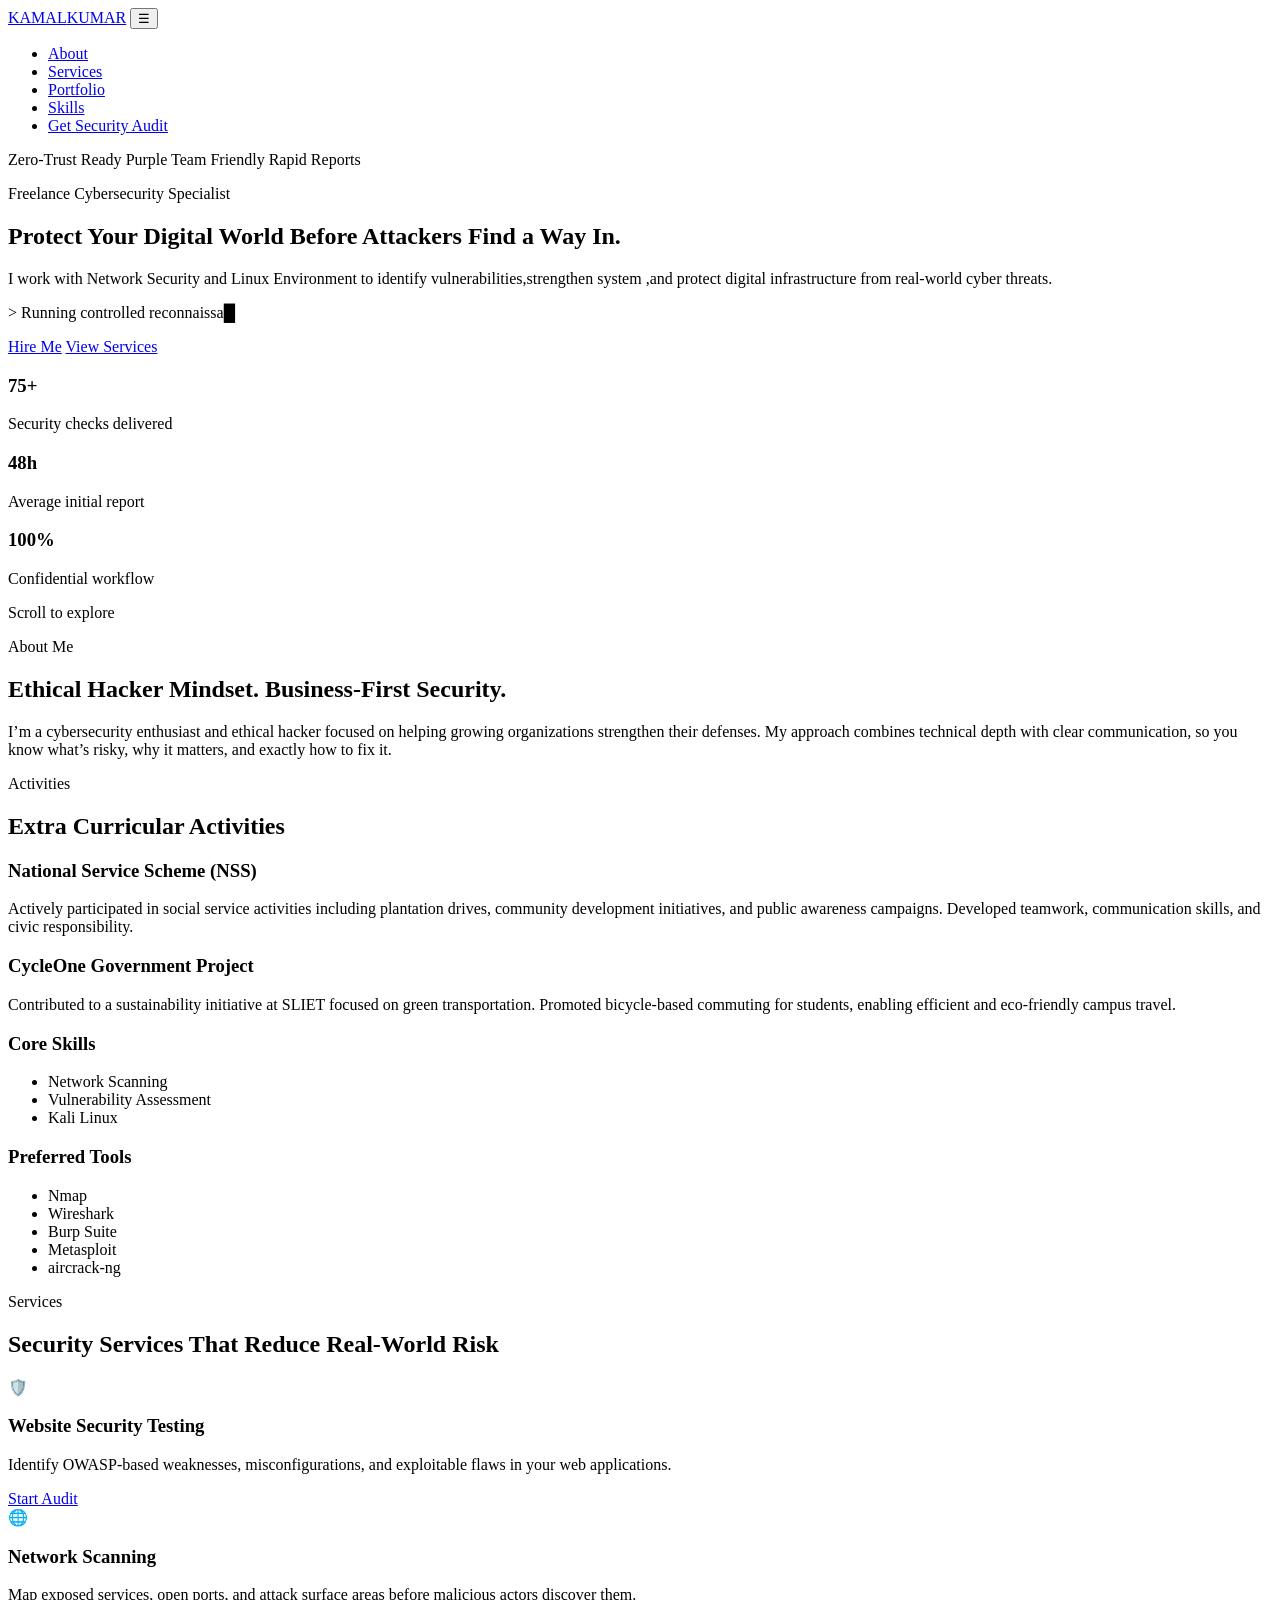
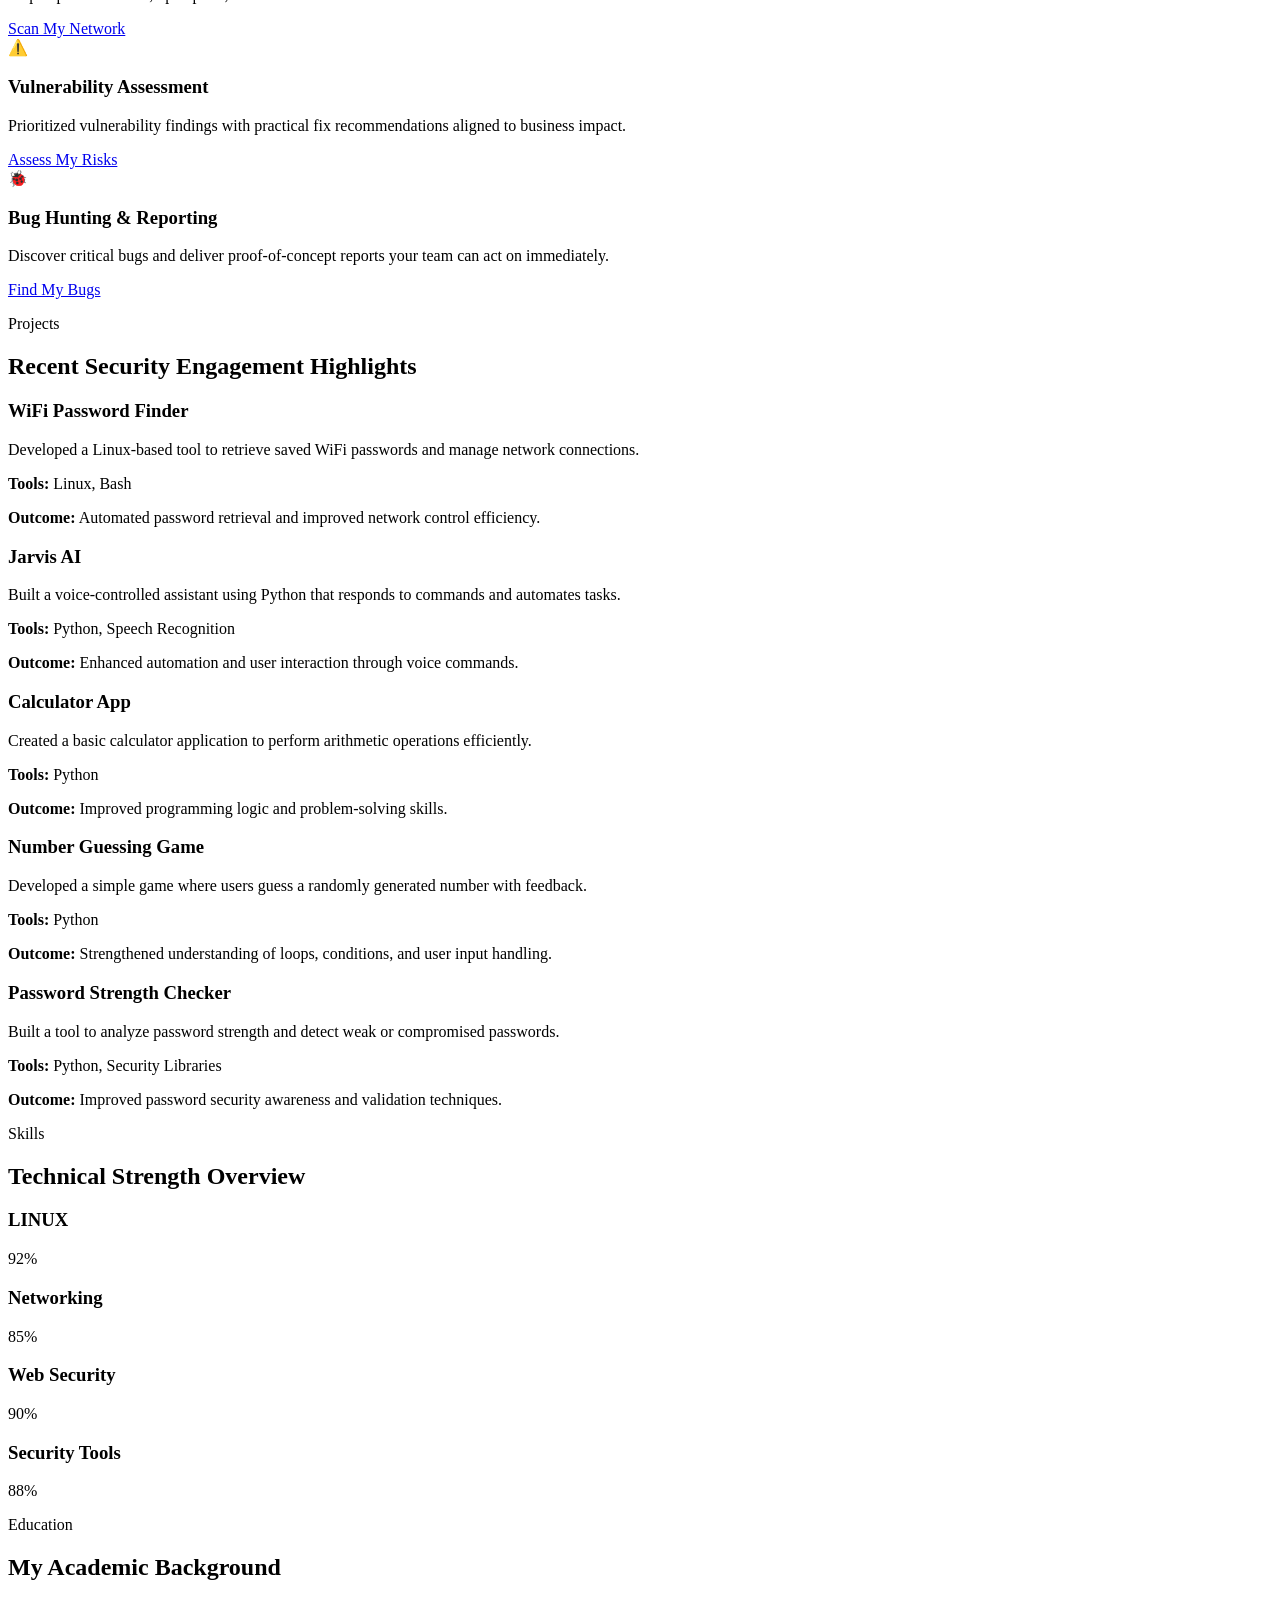
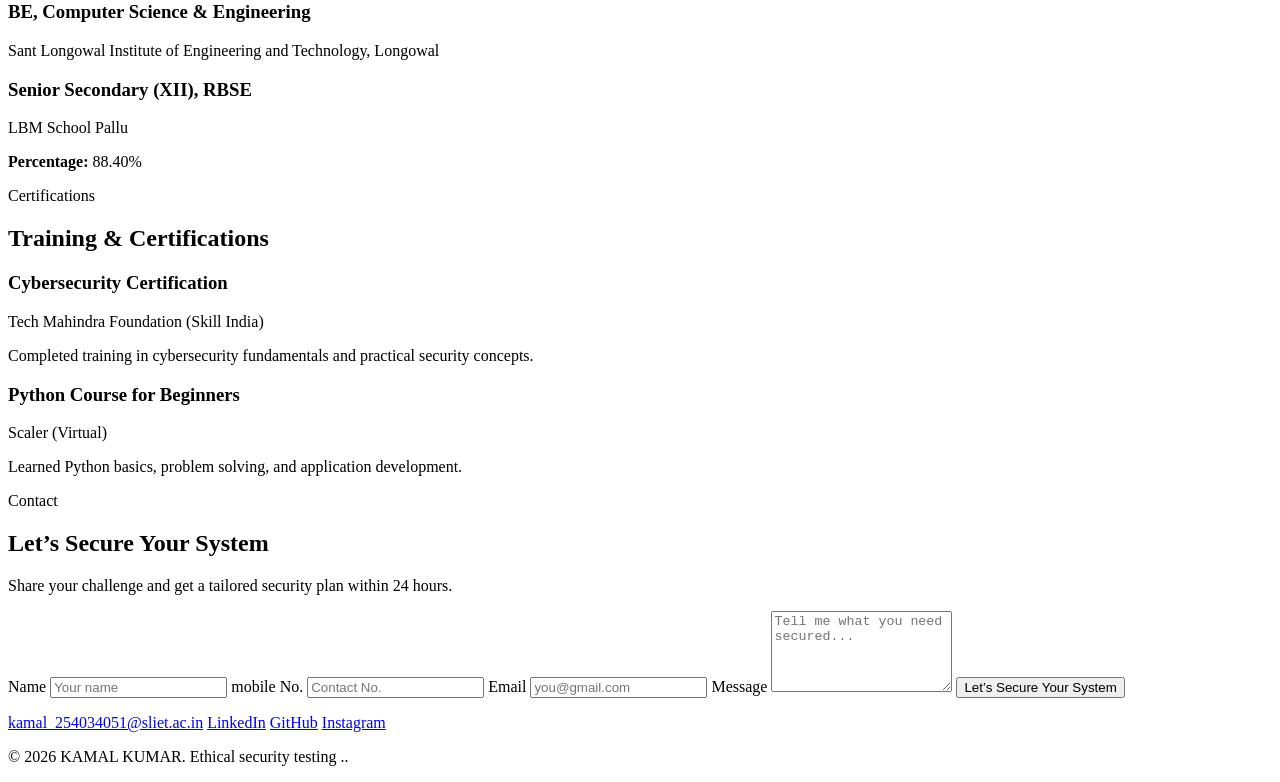
==== index.html @ 313df303 "m" ====
<!DOCTYPE html>
<html lang="en">
<head>
  <meta charset="UTF-8" />
  <meta name="viewport" content="width=device-width, initial-scale=1.0" />
  <meta name="description" content="Cybersecurity freelancer portfolio offering website security testing, network scanning, vulnerability assessments, and bug hunting for startups and small businesses." />
  <meta name="keywords" content="cybersecurity freelancer, security audit, vulnerability assessment, network scanning, website security testing" />
  <meta name="author" content="CipherShield" />
  <title>KAMAL KUMAR | Cybersecurity Freelancer</title>
  <link rel="preconnect" href="https://fonts.googleapis.com" />
  <link rel="preconnect" href="https://fonts.gstatic.com" crossorigin />
  <link href="https://fonts.googleapis.com/css2?family=Space+Grotesk:wght@400;500;600;700&family=DM+Mono:wght@300;400;500&display=swap" rel="stylesheet" />
  <link rel="stylesheet" href="styles.css" />
</head>
<body>
  <div class="bg-grid" aria-hidden="true"></div>
  <div class="orb orb-left" aria-hidden="true"></div>
  <div class="orb orb-right" aria-hidden="true"></div>
  <div class="scanline" aria-hidden="true"></div>

  <header class="site-header">
    <nav class="container nav">
      <a href="#hero" class="logo">KAMAL<span>KUMAR</span></a>
      <button class="menu-toggle" aria-label="Open navigation menu" aria-expanded="false">☰</button>
      <ul class="nav-links" id="nav-links">
        <li><a href="#about">About</a></li>
        <li><a href="#services">Services</a></li>
        <li><a href="#portfolio">Portfolio</a></li>
        <li><a href="#skills">Skills</a></li>
        <li><a href="#contact" class="btn btn-sm">Get Security Audit</a></li>
      </ul>
    </nav>
  </header>

  <main>
    <section id="hero" class="hero section">
      <div class="container hero-content reveal">
        <div class="hero-tags">
          <span class="pill">Zero-Trust Ready</span>
          <span class="pill">Purple Team Friendly</span>
          <span class="pill">Rapid Reports</span>
        </div>
        <p class="eyebrow">Freelance Cybersecurity Specialist</p>
        <h1>Protect Your Digital World Before Attackers Find a Way In.</h1>
        <p class="hero-subheadline">
          I work with Network Security and Linux Environment to identify vulnerabilities,strengthen system ,and protect digital infrastructure from real-world cyber threats.
        
        </p>
        <p class="typing-line">&gt; <span id="typing-text"></span><span class="cursor">█</span></p>
        <div class="hero-cta">
          <a href="#contact" class="btn">Hire Me</a>
          <a href="#services" class="btn btn-outline">View Services</a>
        </div>
        <div class="hero-stats">
          <article>
            <h3>75+</h3>
            <p>Security checks delivered</p>
          </article>
          <article>
            <h3>48h</h3>
            <p>Average initial report</p>
          </article>
          <article>
            <h3>100%</h3>
            <p>Confidential workflow</p>
          </article>
        </div>
        <div class="scroll-indicator" aria-hidden="true">
          <span></span>
          <p>Scroll to explore</p>
        </div>
      </div>
    </section>

    <section id="about" class="section">
      <div class="container two-col reveal">
        <div>
          <p class="eyebrow">About Me</p>
          <h2>Ethical Hacker Mindset. Business-First Security.</h2>
          <p>
            I’m a cybersecurity enthusiast and ethical hacker focused on helping growing organizations strengthen their defenses.
            My approach combines technical depth with clear communication, so you know what’s risky, why it matters,
            and exactly how to fix it.
          </p>
         <section id="extra" class="section">
  <div class="container reveal">
    <p class="eyebrow">Activities</p>
    <h2>Extra Curricular Activities</h2>

    <div class="extra-container">

      <div class="extra-box">
        <h3>National Service Scheme (NSS)</h3>
        <p>
          Actively participated in social service activities including plantation drives, 
          community development initiatives, and public awareness campaigns. 
          Developed teamwork, communication skills, and civic responsibility.
        </p>
      </div>

      <div class="extra-box">
        <h3>CycleOne Government Project</h3>
        <p>
          Contributed to a sustainability initiative at SLIET focused on green transportation. 
          Promoted bicycle-based commuting for students, enabling efficient and eco-friendly campus travel.
        </p>
      </div>

    </div>
  </div>
</section>
        </div>
        <div class="about-panels">
          <article class="panel">
            <h3>Core Skills</h3>
            <ul>
              <li>Network Scanning</li>
              <li>Vulnerability Assessment</li>
              <li>Kali Linux</li>
            </ul>
          </article>
          <article class="panel">
            <h3>Preferred Tools</h3>
            <ul>
              <li>Nmap</li>
              <li>Wireshark</li>
              <li>Burp Suite</li>
              <li>Metasploit</li>
              <li>aircrack-ng</li>
            </ul>
          </article>
        </div>
      </div>
    </section>

    <section id="services" class="section">
      <div class="container reveal">
        <p class="eyebrow">Services</p>
        <h2>Security Services That Reduce Real-World Risk</h2>
        <div class="card-grid">
          <article class="card">
            <div class="icon">🛡️</div>
            <h3>Website Security Testing</h3>
            <p>Identify OWASP-based weaknesses, misconfigurations, and exploitable flaws in your web applications.</p>
            <a href="#contact" class="btn btn-sm">Start Audit</a>
          </article>
          <article class="card">
            <div class="icon">🌐</div>
            <h3>Network Scanning</h3>
            <p>Map exposed services, open ports, and attack surface areas before malicious actors discover them.</p>
            <a href="#contact" class="btn btn-sm">Scan My Network</a>
          </article>
          <article class="card">
            <div class="icon">⚠️</div>
            <h3>Vulnerability Assessment</h3>
            <p>Prioritized vulnerability findings with practical fix recommendations aligned to business impact.</p>
            <a href="#contact" class="btn btn-sm">Assess My Risks</a>
          </article>
          <article class="card">
            <div class="icon">🐞</div>
            <h3>Bug Hunting & Reporting</h3>
            <p>Discover critical bugs and deliver proof-of-concept reports your team can act on immediately.</p>
            <a href="#contact" class="btn btn-sm">Find My Bugs</a>
          </article>
        </div>
      </div>
    </section>

    <section id="portfolio" class="section">
      <div class="container reveal">
        <p class="eyebrow">Projects</p>
        <h2>Recent Security Engagement Highlights</h2>
        <div class="portfolio-grid">
          <article class="project-card">
            <h3>WiFi Password Finder</h3>
  <p>Developed a Linux-based tool to retrieve saved WiFi passwords and manage network connections.</p>
  <p><strong>Tools:</strong> Linux, Bash</p>
  <p><strong>Outcome:</strong> Automated password retrieval and improved network control efficiency.</p>
</article>

<article class="project-card">
  <h3>Jarvis AI</h3>
  <p>Built a voice-controlled assistant using Python that responds to commands and automates tasks.</p>
  <p><strong>Tools:</strong> Python, Speech Recognition</p>
  <p><strong>Outcome:</strong> Enhanced automation and user interaction through voice commands.</p>
</article>

<article class="project-card">
  <h3>Calculator App</h3>
  <p>Created a basic calculator application to perform arithmetic operations efficiently.</p>
  <p><strong>Tools:</strong> Python</p>
  <p><strong>Outcome:</strong> Improved programming logic and problem-solving skills.</p>
</article>

<article class="project-card">
  <h3>Number Guessing Game</h3>
  <p>Developed a simple game where users guess a randomly generated number with feedback.</p>
  <p><strong>Tools:</strong> Python</p>
  <p><strong>Outcome:</strong> Strengthened understanding of loops, conditions, and user input handling.</p>
</article>

<article class="project-card">
  <h3>Password Strength Checker</h3>
  <p>Built a tool to analyze password strength and detect weak or compromised passwords.</p>
  <p><strong>Tools:</strong> Python, Security Libraries</p>
  <p><strong>Outcome:</strong> Improved password security awareness and validation techniques.</p>
</article>
        </div>
      </div>
    </section>

    <section id="skills" class="section">
      <div class="container reveal">
        <p class="eyebrow">Skills</p>
        <h2>Technical Strength Overview</h2>
        <div class="skills-list">
          <article class="skill-row">
            <div class="skill-head"><h3>LINUX</h3><span>92%</span></div>
            <div class="progress"><span data-width="92"></span></div>
          </article>
          <article class="skill-row">
            <div class="skill-head"><h3>Networking</h3><span>85%</span></div>
            <div class="progress"><span data-width="92"></span></div>
          </article>
          <article class="skill-row">
            <div class="skill-head"><h3>Web Security</h3><span>90%</span></div>
            <div class="progress"><span data-width="90"></span></div>
          </article>
          <article class="skill-row">
            <div class="skill-head"><h3>Security Tools</h3><span>88%</span></div>
            <div class="progress"><span data-width="88"></span></div>
          </article>
        </div>
      </div>
    </section>

    <section id="education" class="section">
  <div class="container reveal">
    <p class="eyebrow">Education</p>
    <h2>My Academic Background</h2>

    <div class="card-grid">

      <article class="card quote-card">
        <h3>BE, Computer Science & Engineering</h3>
        <p>Sant Longowal Institute of Engineering and Technology, Longowal</p>
      </article>

      <article class="card quote-card">
        <h3>Senior Secondary (XII), RBSE</h3>
        <p>LBM School Pallu</p>
        <p><strong>Percentage:</strong> 88.40%</p>
      </article>

    </div>
  </div>
</section>


<section id="certifications" class="section">
  <div class="container reveal">
    <p class="eyebrow">Certifications</p>
    <h2>Training & Certifications</h2>

    <div class="card-grid">

      <article class="card quote-card">
        <h3>Cybersecurity Certification</h3>
        <p>Tech Mahindra Foundation (Skill India)</p>
        <p>Completed training in cybersecurity fundamentals and practical security concepts.</p>
      </article>

      <article class="card quote-card">
        <h3>Python Course for Beginners</h3>
        <p>Scaler (Virtual)</p>
        <p>Learned Python basics, problem solving, and application development.</p>
      </article>

    </div>
  </div>
</section>

    <section id="contact" class="section contact">
      <div class="container reveal">
        <p class="eyebrow">Contact</p>
        <h2>Let’s Secure Your System</h2>
        <p class="contact-lead">Share your challenge and get a tailored security plan within 24 hours.</p>

        <form id="contact-form" class="contact-form" novalidate>
          <label for="name">Name</label>
          <input id="name" name="name" type="text" placeholder="Your name" required />

          <label for="email">mobile No.</label>
          <input id="email" name="email" type="email" placeholder="Contact No." required />
          <label for="email">Email</label>
          <input id="email" name="email" type="email" placeholder="you@gmail.com" required />

          <label for="message">Message</label>
          <textarea id="message" name="message" rows="5" placeholder="Tell me what you need secured..." required></textarea>

          <button type="submit" class="btn">Let’s Secure Your System</button>
          <p id="form-status" class="form-status" aria-live="polite"></p>
        </form>

        <div class="contact-links">
          <a href="mailto:kamalbajiya15@gmail.com">kamal_254034051@sliet.ac.in</a>
          <a href="https://www.linkedin.com/in/ kamal-kumar-65a6b3372" target="_blank" rel="noopener noreferrer">LinkedIn</a>
          <a href="https://github.com/KAMAL704" target="_blank" rel="noopener noreferrer">GitHub</a>
          <a href="https://www.instagram.com/kamal_kumar_kansar/" target="_blank" rel="noopener noreferrer">Instagram</a>
          
        </div>
      </div>
    </section>
  </main>

  <footer class="site-footer">
    <div class="container">
      <p>© <span id="year"></span> KAMAL KUMAR. Ethical security testing ..</p>
    </div>
  </footer>

  <script src="script.js" defer></script>
</body>
</html>
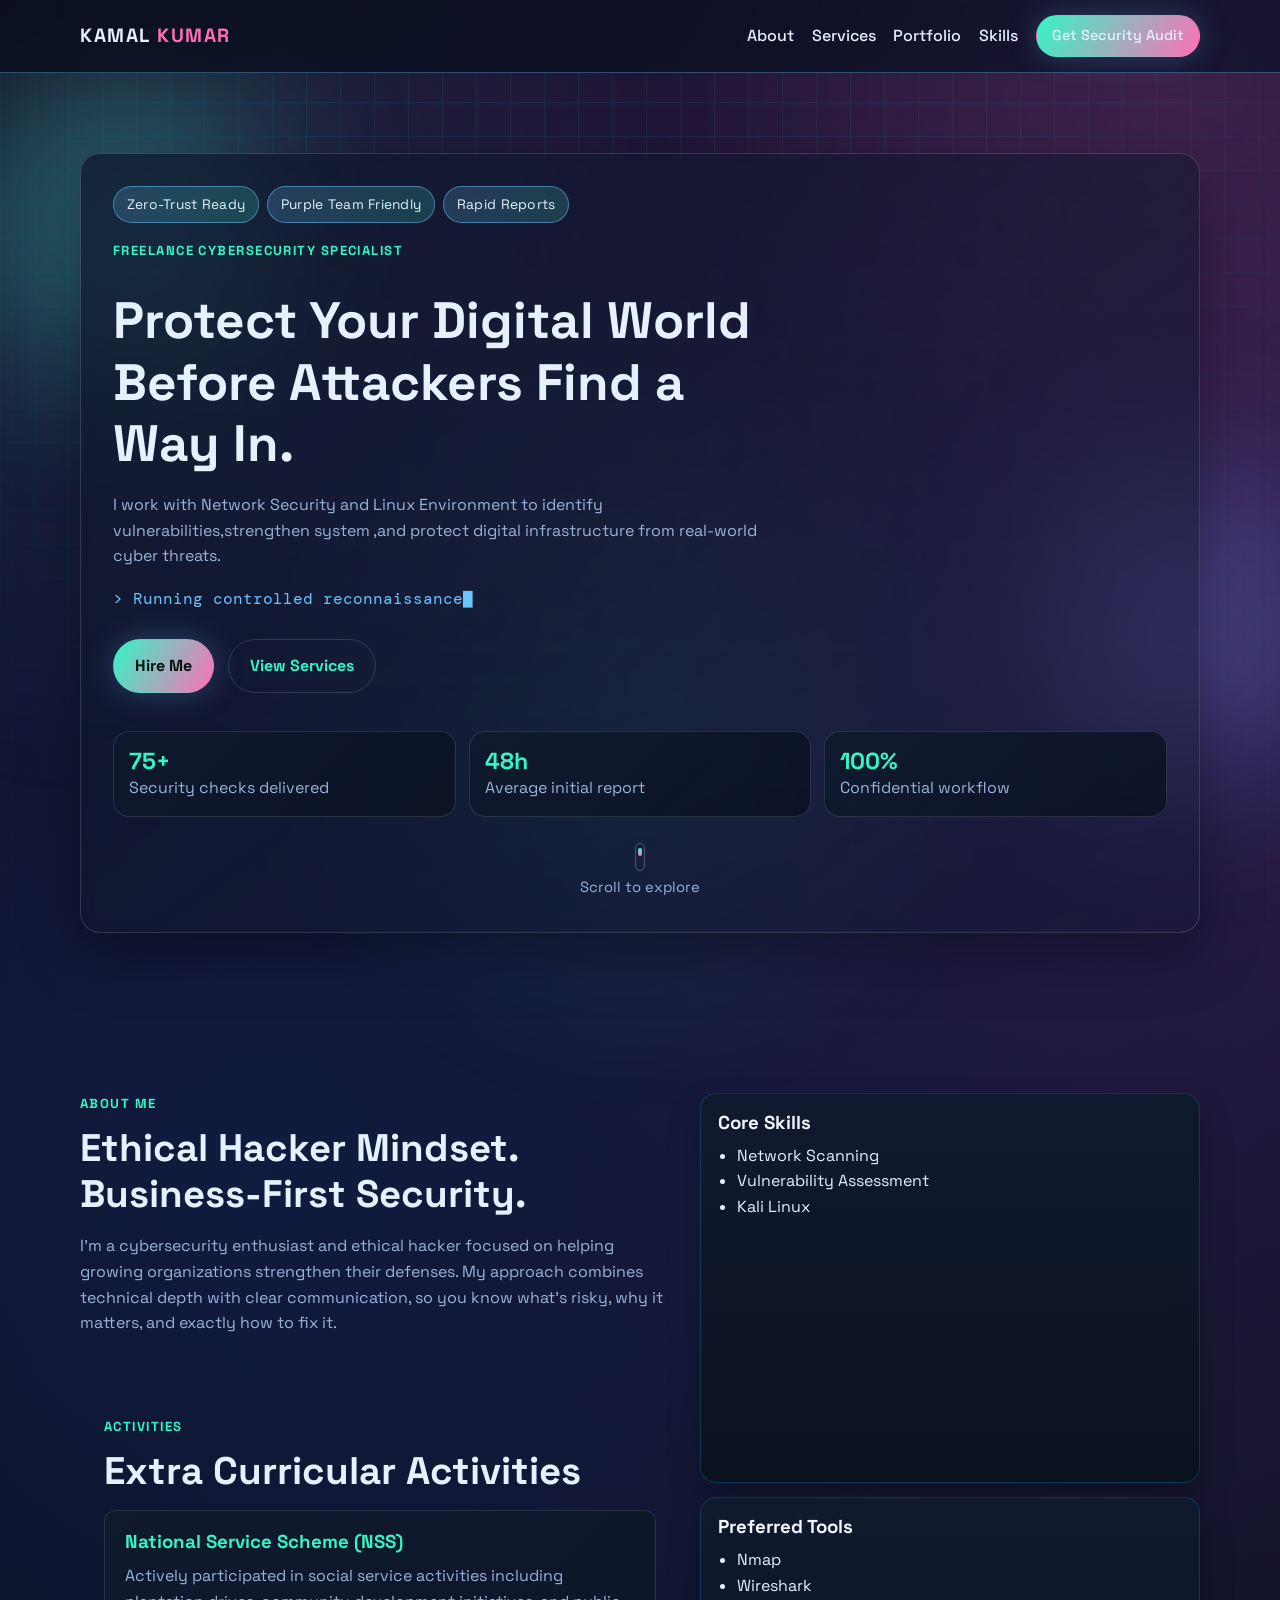
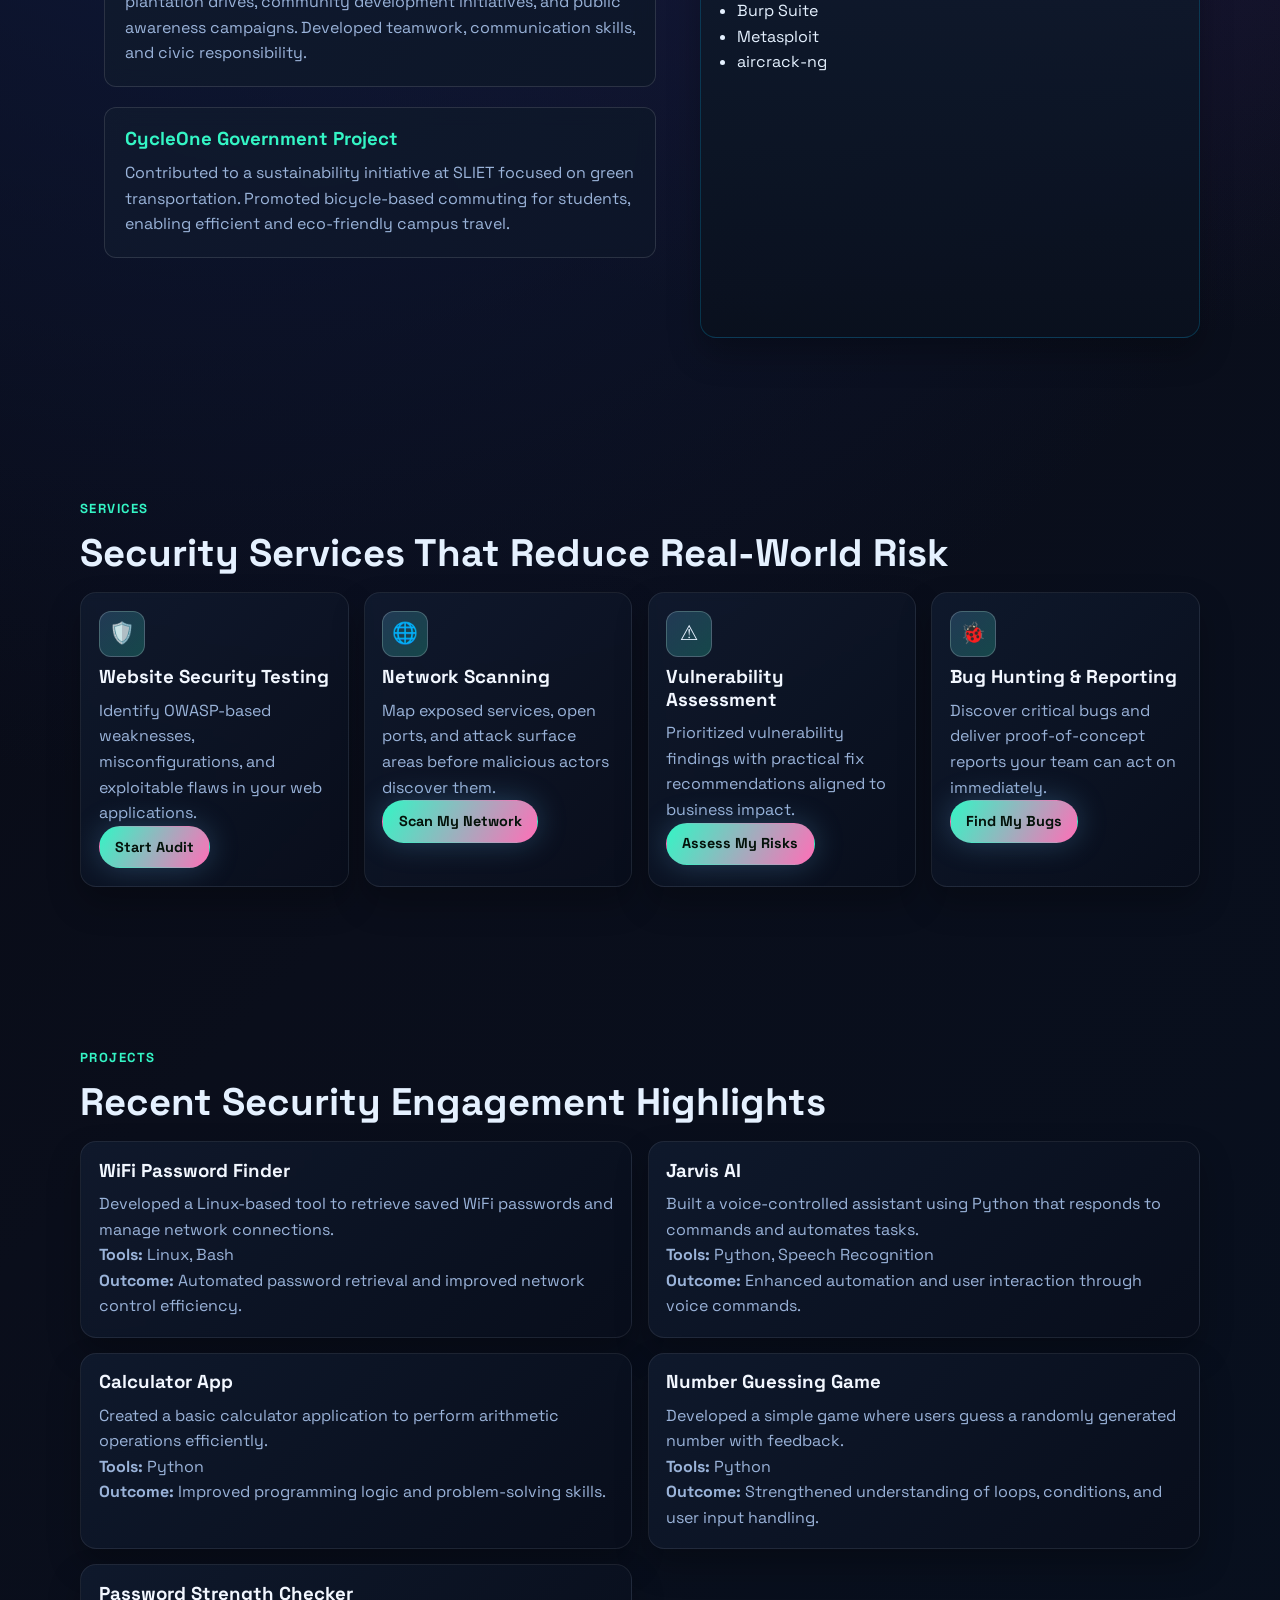
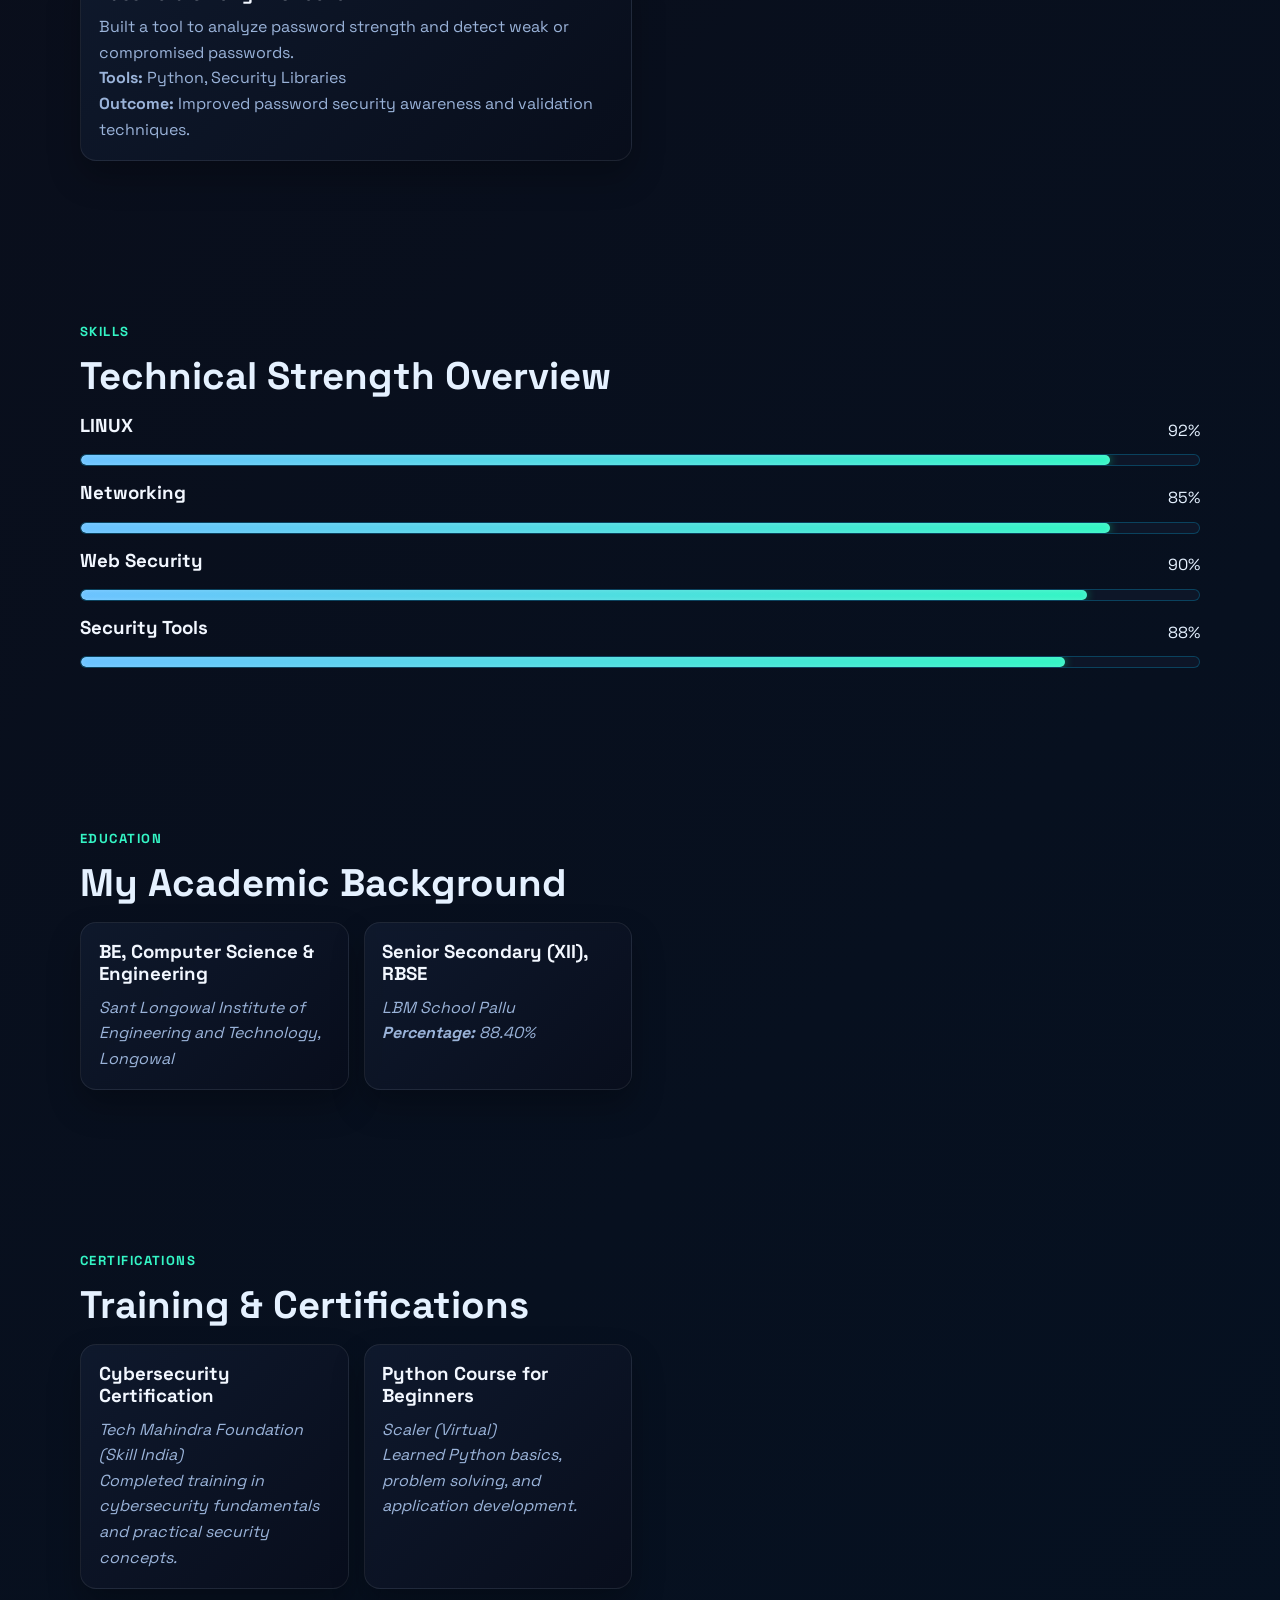
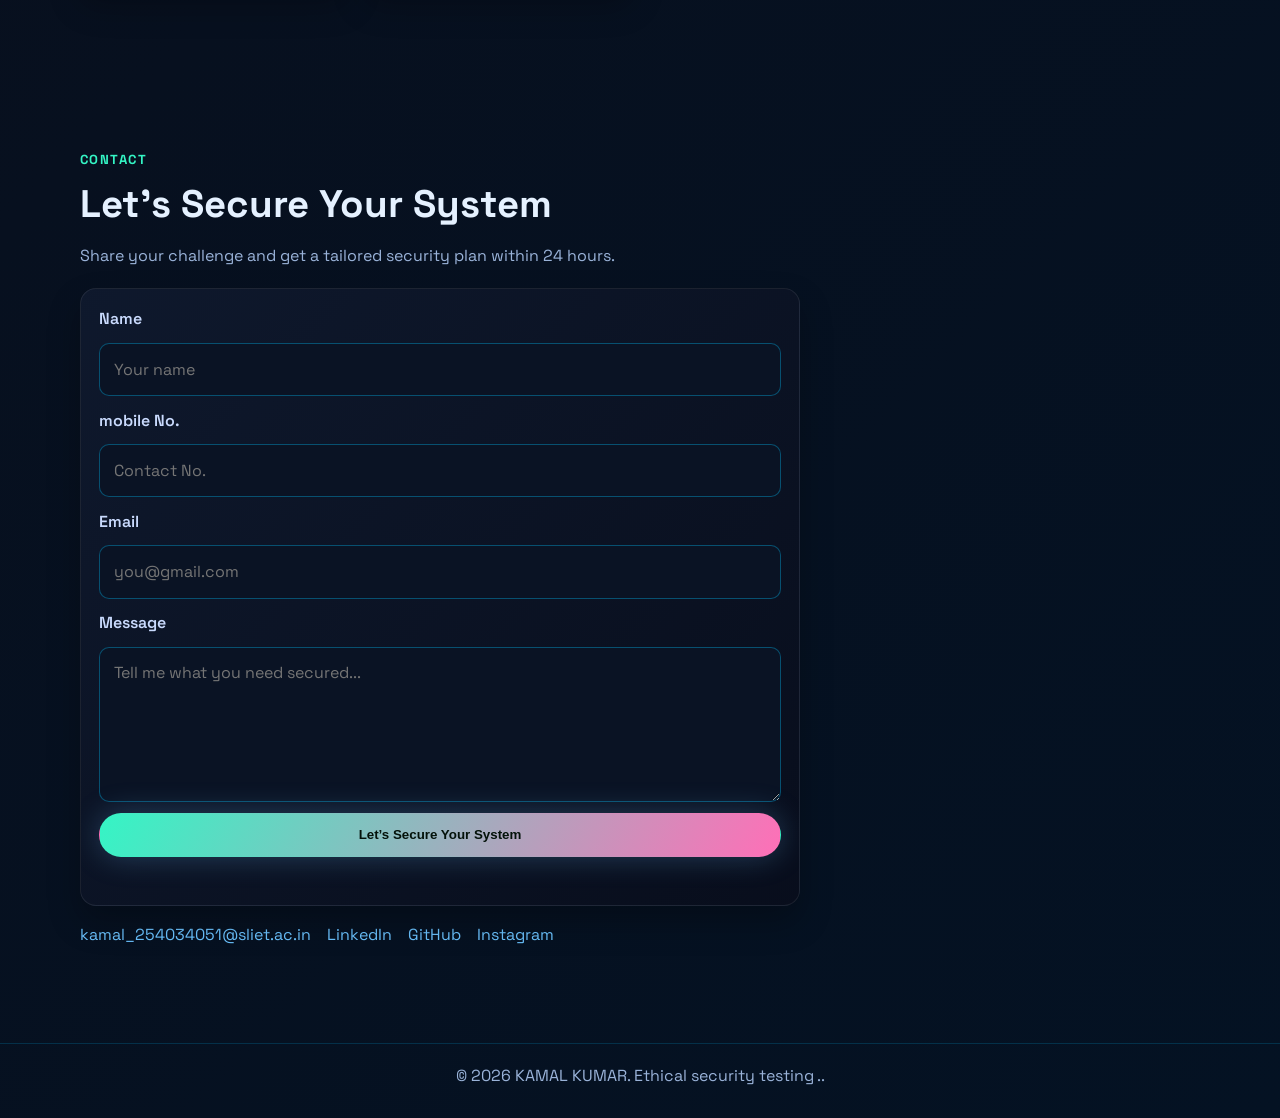
==== commit f7424008: "m" ====
--- a/index.html
+++ b/index.html
@@ -10,7 +10,7 @@
   <link rel="preconnect" href="https://fonts.googleapis.com" />
   <link rel="preconnect" href="https://fonts.gstatic.com" crossorigin />
   <link href="https://fonts.googleapis.com/css2?family=Space+Grotesk:wght@400;500;600;700&family=DM+Mono:wght@300;400;500&display=swap" rel="stylesheet" />
-  <link rel="stylesheet" href="styles.css" />
+  <link rel="stylesheet" href="style.css" />
 </head>
 <body>
   <div class="bg-grid" aria-hidden="true"></div>
--- a/style.css
+++ b/style.css
@@ -0,0 +1,983 @@
+:root {
+  --bg: #05050c;
+  --bg-soft: #0b0f1f;
+  --card: rgba(18, 24, 44, 0.82);
+  --text: #e5f1ff;
+  --muted: #9ab3d9;
+  --accent-green: #34f5c5;
+  --accent-blue: #6bc3ff;
+  --accent-pink: #ff6fb7;
+  --danger: #ff5f73;
+  --border: rgba(255, 255, 255, 0.14);
+  --shadow-glow: 0 0 30px rgba(111, 195, 255, 0.26);
+  --radius: 16px;
+}
+
+* {
+  box-sizing: border-box;
+  margin: 0;
+  padding: 0;
+}
+
+html {
+  scroll-behavior: smooth;
+}
+
+body {
+  font-family: "Space Grotesk", "Inter", system-ui, -apple-system, Segoe UI, Roboto, sans-serif;
+  background: radial-gradient(circle at 20% 20%, #101b3f 0%, transparent 25%),
+    radial-gradient(circle at 80% 10%, #341f53 0%, transparent 25%),
+    linear-gradient(135deg, #05050c 0%, #0a0e1b 40%, #041223 100%);
+  color: var(--text);
+  line-height: 1.6;
+  overflow-x: hidden;
+  position: relative;
+}
+
+body::before {
+  content: "";
+  position: fixed;
+  inset: -20%;
+  background: radial-gradient(circle at 20% 30%, rgba(111, 195, 255, 0.12), transparent 35%),
+    radial-gradient(circle at 80% 20%, rgba(255, 111, 183, 0.12), transparent 30%),
+    radial-gradient(circle at 50% 70%, rgba(52, 245, 197, 0.1), transparent 32%);
+  filter: blur(30px);
+  z-index: -3;
+  animation: aurora 22s ease-in-out infinite alternate;
+}
+
+.scanline {
+  position: fixed;
+  inset: 0;
+  background: linear-gradient(rgba(255, 255, 255, 0.04), rgba(255, 255, 255, 0.02));
+  mix-blend-mode: soft-light;
+  pointer-events: none;
+  opacity: 0.4;
+  animation: shimmer 12s linear infinite;
+  z-index: -1;
+}
+
+.bg-grid {
+  position: fixed;
+  inset: 0;
+  pointer-events: none;
+  z-index: -1;
+  background-image:
+    linear-gradient(rgba(0, 194, 255, 0.08) 1px, transparent 1px),
+    linear-gradient(90deg, rgba(0, 255, 157, 0.07) 1px, transparent 1px);
+  background-size: 34px 34px;
+  mask-image: radial-gradient(circle at 50% 25%, black 40%, transparent 90%);
+  animation: pulseGrid 6s ease-in-out infinite alternate;
+}
+
+.orb {
+  position: fixed;
+  width: 340px;
+  height: 340px;
+  filter: blur(90px);
+  opacity: 0.7;
+  z-index: -2;
+  animation: drift 14s ease-in-out infinite;
+}
+
+.orb-left {
+  top: 6%;
+  left: -4%;
+  background: radial-gradient(circle, rgba(111, 195, 255, 0.8), rgba(52, 245, 197, 0.55), transparent 70%);
+}
+
+.orb-right {
+  bottom: 12%;
+  right: -6%;
+  background: radial-gradient(circle, rgba(255, 111, 183, 0.75), rgba(86, 141, 255, 0.65), transparent 70%);
+  animation-delay: 3s;
+}
+
+@keyframes pulseGrid {
+  0% {
+    opacity: 0.45;
+    transform: scale(1);
+  }
+  100% {
+    opacity: 0.75;
+    transform: scale(1.05);
+  }
+}
+
+@keyframes drift {
+  0%, 100% { transform: translate3d(0, 0, 0) scale(1); }
+  50% { transform: translate3d(12px, -18px, 0) scale(1.1); }
+}
+
+@keyframes aurora {
+  0% { background-position: 0% 50%; }
+  50% { background-position: 100% 50%; }
+  100% { background-position: 0% 50%; }
+}
+
+@keyframes gradientPulse {
+  0% { filter: drop-shadow(0 0 10px rgba(111, 195, 255, 0.3)); }
+  50% { filter: drop-shadow(0 0 18px rgba(255, 111, 183, 0.45)); }
+  100% { filter: drop-shadow(0 0 10px rgba(111, 195, 255, 0.3)); }
+}
+
+@keyframes slideInLeft {
+  from {
+    opacity: 0;
+    transform: translateX(-30px);
+  }
+  to {
+    opacity: 1;
+    transform: translateX(0);
+  }
+}
+
+@keyframes slideInRight {
+  from {
+    opacity: 0;
+    transform: translateX(30px);
+  }
+  to {
+    opacity: 1;
+    transform: translateX(0);
+  }
+}
+
+@keyframes scaleIn {
+  from {
+    opacity: 0;
+    transform: scale(0.95);
+  }
+  to {
+    opacity: 1;
+    transform: scale(1);
+  }
+}
+
+@keyframes float {
+  0%, 100% {
+    transform: translateY(0px);
+  }
+  50% {
+    transform: translateY(-12px);
+  }
+}
+
+@keyframes rotateIcon {
+  0% {
+    transform: rotate(0deg) scale(1);
+  }
+  50% {
+    transform: rotate(5deg) scale(1.05);
+  }
+  100% {
+    transform: rotate(0deg) scale(1);
+  }
+}
+
+@keyframes fadeInUp {
+  from {
+    opacity: 0;
+    transform: translateY(20px);
+  }
+  to {
+    opacity: 1;
+    transform: translateY(0);
+  }
+}
+
+@keyframes pulse {
+  0%, 100% {
+    opacity: 1;
+  }
+  50% {
+    opacity: 0.7;
+  }
+}
+
+.container {
+  width: min(1120px, 92%);
+  margin-inline: auto;
+}
+
+.section {
+  padding: 5rem 0;
+}
+
+h1,
+h2,
+h3 {
+  line-height: 1.2;
+  animation: fadeInUp 0.8s ease-out;
+}
+
+h1 {
+  font-size: clamp(2rem, 4vw, 3.4rem);
+  max-width: 20ch;
+}
+
+h2 {
+  font-size: clamp(1.6rem, 3vw, 2.4rem);
+  margin-bottom: 1rem;
+}
+
+p {
+  color: var(--muted);
+  transition: all 0.3s ease;
+}
+
+.card:hover p,
+.project-card:hover p {
+  color: var(--text);
+}
+
+.eyebrow {
+  color: var(--accent-green);
+  font-weight: 700;
+  text-transform: uppercase;
+  letter-spacing: 0.11em;
+  margin-bottom: 0.7rem;
+  font-size: 0.82rem;
+  animation: slideInLeft 0.8s ease-out;
+}
+
+.site-header {
+  position: sticky;
+  top: 0;
+  z-index: 100;
+  backdrop-filter: blur(16px);
+  background: linear-gradient(120deg, rgba(10, 15, 30, 0.9), rgba(10, 16, 40, 0.7));
+  border-bottom: 1px solid rgba(111, 195, 255, 0.35);
+}
+
+.nav {
+  display: flex;
+  align-items: center;
+  justify-content: space-between;
+  min-height: 72px;
+}
+
+.logo {
+  color: var(--text);
+  text-decoration: none;
+  font-weight: 800;
+  font-size: 1.2rem;
+  letter-spacing: 0.08em;
+  display: inline-flex;
+  align-items: center;
+  gap: 0.4rem;
+  position: relative;
+}
+
+.logo span {
+  color: var(--accent-pink);
+}
+
+.nav-links {
+  display: flex;
+  align-items: center;
+  gap: 1.1rem;
+  list-style: none;
+}
+
+.nav-links li {
+  animation: slideInLeft 0.5s ease-out;
+}
+
+.nav-links li:nth-child(1) { animation-delay: 0.05s; }
+.nav-links li:nth-child(2) { animation-delay: 0.1s; }
+.nav-links li:nth-child(3) { animation-delay: 0.15s; }
+.nav-links li:nth-child(4) { animation-delay: 0.2s; }
+.nav-links li:nth-child(5) { animation-delay: 0.25s; }
+
+.nav-links a {
+  color: var(--text);
+  text-decoration: none;
+  font-weight: 500;
+  position: relative;
+}
+
+.nav-links a:hover {
+  color: var(--accent-green);
+  animation: slideInRight 0.4s ease-out;
+}
+.nav-links a::after {
+  content: "";
+  position: absolute;
+  left: 0;
+  bottom: -6px;
+  width: 100%;
+  height: 2px;
+  background: linear-gradient(90deg, var(--accent-green), var(--accent-pink));
+  transform: scaleX(0);
+  transform-origin: left;
+  transition: transform 0.2s ease;
+}
+
+.nav-links a:hover::after {
+  transform: scaleX(1);
+}
+
+.menu-toggle {
+  display: none;
+  background: transparent;
+  border: 1px solid var(--border);
+  color: var(--text);
+  padding: 0.45rem 0.65rem;
+  border-radius: 8px;
+}
+
+.btn {
+  display: inline-flex;
+  align-items: center;
+  justify-content: center;
+  gap: 0.4rem;
+  border: 1px solid transparent;
+  border-radius: 999px;
+  padding: 0.82rem 1.3rem;
+  color: #04120a;
+  background: linear-gradient(120deg, var(--accent-green), var(--accent-pink));
+  font-weight: 700;
+  text-decoration: none;
+  box-shadow: var(--shadow-glow);
+  transition: all 0.3s cubic-bezier(0.25, 0.46, 0.45, 0.94);
+  position: relative;
+  overflow: hidden;
+}
+
+.btn::before {
+  content: '';
+  position: absolute;
+  top: 0;
+  left: -100%;
+  width: 100%;
+  height: 100%;
+  background: linear-gradient(90deg, transparent, rgba(255, 255, 255, 0.2), transparent);
+  transition: left 0.5s ease;
+}
+
+.btn:hover::before {
+  left: 100%;
+}
+
+.btn:hover {
+  transform: translateY(-3px) scale(1.05);
+  box-shadow: 0 0 40px rgba(0, 255, 157, 0.6), 0 8px 25px rgba(0, 255, 157, 0.3);
+  background: linear-gradient(120deg, #7cffd2, var(--accent-green));
+}
+
+.btn:active {
+  transform: translateY(-1px) scale(0.98);
+}
+
+.btn-sm {
+  padding: 0.55rem 0.95rem;
+  font-size: 0.9rem;
+}
+
+.btn-outline {
+  background: transparent;
+  color: var(--accent-green);
+  border-color: var(--border);
+  box-shadow: none;
+}
+
+.btn-outline:hover {
+  background: rgba(0, 255, 157, 0.09);
+}
+
+.hero {
+  min-height: 92vh;
+  display: grid;
+  place-items: center;
+  position: relative;
+}
+
+.hero-content {
+  display: grid;
+  gap: 1.1rem;
+  animation: fadeInUp 1s ease-out;
+  background: linear-gradient(145deg, rgba(15, 22, 44, 0.75), rgba(19, 26, 50, 0.4));
+  border: 1px solid var(--border);
+  border-radius: 20px;
+  padding: 2rem;
+  box-shadow: 0 20px 60px rgba(0, 0, 0, 0.35);
+  backdrop-filter: blur(6px);
+}
+
+.hero-tags {
+  display: flex;
+  flex-wrap: wrap;
+  gap: 0.5rem;
+}
+
+.pill {
+  display: inline-flex;
+  align-items: center;
+  gap: 0.35rem;
+  padding: 0.4rem 0.8rem;
+  border-radius: 999px;
+  background: linear-gradient(120deg, rgba(111, 195, 255, 0.2), rgba(52, 245, 197, 0.18));
+  border: 1px solid rgba(111, 195, 255, 0.5);
+  color: var(--text);
+  font-size: 0.86rem;
+  letter-spacing: 0.02em;
+  animation: gradientPulse 3s ease-in-out infinite;
+}
+
+.hero-subheadline {
+  max-width: 65ch;
+}
+
+.typing-line {
+  font-family: "DM Mono", "Fira Code", monospace;
+  color: var(--accent-blue);
+  min-height: 1.7rem;
+  animation: slideInLeft 0.8s ease-out 0.3s both;
+}
+
+.cursor {
+  animation: blink 0.9s step-end infinite;
+  display: inline-block;
+}
+
+@keyframes blink {
+  50% {
+    opacity: 0;
+  }
+}
+
+.scroll-indicator {
+  display: inline-flex;
+  flex-direction: column;
+  align-items: center;
+  gap: 0.35rem;
+  margin-top: 0.5rem;
+  color: var(--muted);
+  font-size: 0.92rem;
+}
+
+.scroll-indicator span {
+  display: block;
+  width: 10px;
+  height: 28px;
+  border-radius: 12px;
+  border: 1px solid rgba(255, 255, 255, 0.25);
+  position: relative;
+  overflow: hidden;
+}
+
+.scroll-indicator span::after {
+  content: "";
+  position: absolute;
+  top: 4px;
+  left: 50%;
+  transform: translateX(-50%);
+  width: 4px;
+  height: 8px;
+  background: linear-gradient(180deg, var(--accent-green), var(--accent-pink));
+  border-radius: 6px;
+  animation: bounce 1.6s infinite;
+}
+
+@keyframes bounce {
+  0%, 20% { transform: translate(-50%, 0); }
+  50% { transform: translate(-50%, 10px); }
+  100% { transform: translate(-50%, 0); }
+}
+
+@keyframes float {
+  0%, 100% {
+    transform: translateY(0px);
+  }
+  50% {
+    transform: translateY(-12px);
+  }
+}
+
+@keyframes slideInLeft {
+  from {
+    opacity: 0;
+    transform: translateX(-30px);
+  }
+  to {
+    opacity: 1;
+    transform: translateX(0);
+  }
+}
+
+@keyframes slideInRight {
+  from {
+    opacity: 0;
+    transform: translateX(30px);
+  }
+  to {
+    opacity: 1;
+    transform: translateX(0);
+  }
+}
+
+@keyframes scaleIn {
+  from {
+    opacity: 0;
+    transform: scale(0.95);
+  }
+  to {
+    opacity: 1;
+    transform: scale(1);
+  }
+}
+
+@keyframes glow {
+  0%, 100% {
+    box-shadow: 0 0 20px rgba(0, 255, 157, 0.3), 0 0 40px rgba(0, 194, 255, 0.15);
+  }
+  50% {
+    box-shadow: 0 0 30px rgba(0, 255, 157, 0.5), 0 0 60px rgba(0, 194, 255, 0.25);
+  }
+}
+
+@keyframes shimmer {
+  0% {
+    background-position: -1000px 0;
+  }
+  100% {
+    background-position: 1000px 0;
+  }
+}
+
+@keyframes rotateIcon {
+  0% {
+    transform: rotate(0deg) scale(1);
+  }
+  50% {
+    transform: rotate(5deg) scale(1.05);
+  }
+  100% {
+    transform: rotate(0deg) scale(1);
+  }
+}
+
+@keyframes ping {
+  75%, 100% {
+    transform: scale(2);
+    opacity: 0;
+  }
+}
+
+@keyframes fadeInUp {
+  from {
+    opacity: 0;
+    transform: translateY(20px);
+  }
+  to {
+    opacity: 1;
+    transform: translateY(0);
+  }
+}
+
+.hero-cta {
+  display: flex;
+  flex-wrap: wrap;
+  gap: 0.9rem;
+  margin-top: 0.5rem;
+  animation: fadeInUp 0.8s ease-out 0.4s both;
+}
+
+.hero-stats {
+  margin-top: 1.3rem;
+  display: grid;
+  grid-template-columns: repeat(3, minmax(0, 1fr));
+  gap: 0.8rem;
+}
+
+.hero-stats article {
+  background: linear-gradient(135deg, rgba(16, 26, 46, 0.9), rgba(10, 18, 34, 0.85));
+  border: 1px solid rgba(255, 255, 255, 0.12);
+  border-radius: var(--radius);
+  padding: 0.95rem;
+  animation: slideInLeft 0.8s ease-out;
+  transition: all 0.3s ease;
+}
+
+.hero-stats article:nth-child(2) {
+  animation-delay: 0.1s;
+}
+
+.hero-stats article:nth-child(3) {
+  animation-delay: 0.2s;
+}
+
+.hero-stats article:hover {
+  transform: translateY(-4px);
+  border-color: rgba(255, 255, 255, 0.22);
+  background: linear-gradient(135deg, rgba(16, 26, 46, 1), rgba(13, 23, 44, 1));
+  box-shadow: 0 0 25px rgba(111, 195, 255, 0.26);
+}
+
+.hero-stats h3 {
+  color: var(--accent-green);
+  font-size: 1.45rem;
+}
+
+.two-col {
+  display: grid;
+  gap: 1.2rem;
+  grid-template-columns: 1.2fr 1fr;
+}
+
+.about-panels {
+  display: grid;
+  gap: 0.9rem;
+}
+
+.panel {
+  background: linear-gradient(180deg, rgba(16, 26, 46, 0.95), rgba(10, 17, 30, 0.95));
+  border: 1px solid rgba(0, 194, 255, 0.2);
+  border-radius: var(--radius);
+  padding: 1.1rem;
+  box-shadow: 0 16px 32px rgba(0, 0, 0, 0.26);
+  animation: slideInLeft 0.7s ease-out;
+  transition: all 0.3s ease;
+}
+
+.panel:hover {
+  border-color: rgba(0, 255, 157, 0.4);
+  box-shadow: 0 16px 32px rgba(0, 0, 0, 0.26), 0 0 20px rgba(0, 255, 157, 0.2);
+}
+
+.card,
+.project-card,
+.contact-form {
+  position: relative;
+  background: linear-gradient(135deg, rgba(16, 26, 46, 0.9), rgba(9, 14, 28, 0.9));
+  border: 1px solid rgba(255, 255, 255, 0.08);
+  border-radius: var(--radius);
+  padding: 1.1rem;
+  box-shadow: 0 16px 32px rgba(0, 0, 0, 0.26);
+  transition: all 0.4s cubic-bezier(0.25, 0.46, 0.45, 0.94);
+  animation: fadeInUp 0.7s ease-out;
+  overflow: hidden;
+  backdrop-filter: blur(4px);
+}
+
+.card::before,
+.project-card::before,
+.contact-form::before {
+  content: "";
+  position: absolute;
+  inset: -40%;
+  background: conic-gradient(from 120deg, rgba(111, 195, 255, 0.25), rgba(255, 111, 183, 0.18), rgba(52, 245, 197, 0.2), rgba(111, 195, 255, 0.25));
+  filter: blur(60px);
+  opacity: 0;
+  transition: opacity 0.35s ease;
+  z-index: 0;
+}
+
+.card > *,
+.project-card > *,
+.contact-form > * {
+  position: relative;
+  z-index: 1;
+}
+
+.card:hover,
+.contact-form:hover,
+.project-card:hover {
+  transform: translateY(-8px) scale(1.01);
+  border-color: rgba(255, 255, 255, 0.24);
+  box-shadow: 0 30px 60px rgba(0, 0, 0, 0.35), 0 0 30px rgba(111, 195, 255, 0.18);
+}
+
+.card:hover::before,
+.project-card:hover::before,
+.contact-form:hover::before {
+  opacity: 1;
+}
+
+.panel h3,
+.card h3,
+.project-card h3,
+.skill-head h3 {
+  color: #f2f7ff;
+  margin-bottom: 0.55rem;
+}
+
+.panel ul {
+  padding-left: 1.2rem;
+}
+
+.panel ul li {
+  animation: slideInLeft 0.6s ease-out;
+  animation-fill-mode: both;
+}
+
+.panel ul li:nth-child(1) { animation-delay: 0.1s; }
+.panel ul li:nth-child(2) { animation-delay: 0.2s; }
+.panel ul li:nth-child(3) { animation-delay: 0.3s; }
+
+.card-grid,
+.portfolio-grid {
+  display: grid;
+  grid-template-columns: repeat(4, minmax(0, 1fr));
+  gap: 0.95rem;
+  margin-top: 1rem;
+}
+
+.portfolio-grid {
+  grid-template-columns: repeat(2, minmax(0, 1fr));
+}
+
+.icon {
+  width: 46px;
+  aspect-ratio: 1;
+  display: grid;
+  place-items: center;
+  border-radius: 12px;
+  margin-bottom: 0.6rem;
+  background: linear-gradient(135deg, rgba(111, 195, 255, 0.2), rgba(52, 245, 197, 0.22));
+  border: 1px solid rgba(255, 255, 255, 0.2);
+  font-size: 1.3rem;
+  animation: float 3s ease-in-out infinite;
+  transition: all 0.3s ease;
+}
+
+.card:hover .icon {
+  animation: rotateIcon 0.6s ease-in-out;
+  background: rgba(0, 255, 157, 0.25);
+  box-shadow: 0 0 20px rgba(0, 255, 157, 0.4);
+}
+
+.skills-list {
+  display: grid;
+  gap: 1rem;
+  margin-top: 0.9rem;
+}
+
+.skill-head {
+  display: flex;
+  justify-content: space-between;
+  align-items: center;
+  margin-bottom: 0.5rem;
+}
+
+.progress {
+  height: 12px;
+  border-radius: 999px;
+  overflow: hidden;
+  background: #0d1628;
+  border: 1px solid rgba(0, 194, 255, 0.25);
+}
+
+.progress span {
+  display: block;
+  height: 100%;
+  width: 0;
+  border-radius: 999px;
+  background: linear-gradient(90deg, var(--accent-blue), var(--accent-green));
+  transition: width 1.2s cubic-bezier(0.34, 1.56, 0.64, 1);
+  box-shadow: 0 0 10px rgba(0, 255, 157, 0.5), inset 0 0 5px rgba(255, 255, 255, 0.2);
+}
+
+.quote-card {
+  position: relative;
+}
+
+.quote-card p {
+  font-style: italic;
+}
+
+.contact {
+  padding-bottom: 6rem;
+}
+
+.contact-lead {
+  margin-bottom: 1.2rem;
+}
+
+.contact-form {
+  display: grid;
+  gap: 0.7rem;
+  max-width: 720px;
+}
+
+.contact-form label {
+  color: #c9dafd;
+  font-weight: 600;
+  animation: slideInLeft 0.6s ease-out;
+  display: inline-block;
+}
+
+.contact-form input,
+.contact-form textarea {
+  width: 100%;
+  border-radius: 10px;
+  border: 1px solid rgba(0, 194, 255, 0.35);
+  background: #0a1324;
+  color: var(--text);
+  padding: 0.8rem 0.9rem;
+  font: inherit;
+  transition: all 0.3s cubic-bezier(0.25, 0.46, 0.45, 0.94);
+}
+
+.contact-form input:hover,
+.contact-form textarea:hover {
+  border-color: rgba(0, 255, 157, 0.5);
+  background: #0d1a2e;
+}
+
+.contact-form input:focus,
+.contact-form textarea:focus {
+  outline: 2px solid rgba(0, 255, 157, 0.25);
+  border-color: var(--accent-green);
+  box-shadow: 0 0 15px rgba(0, 255, 157, 0.2), inset 0 0 10px rgba(0, 255, 157, 0.05);
+  background: #0d1a2e;
+}
+
+.form-status {
+  min-height: 1.2rem;
+  font-weight: 600;
+}
+
+.form-status.error {
+  color: var(--danger);
+}
+
+.form-status.success {
+  color: var(--accent-green);
+}
+
+.contact-links {
+  margin-top: 1rem;
+  display: flex;
+  gap: 1rem;
+  flex-wrap: wrap;
+}
+
+.contact-links a {
+  color: var(--accent-blue);
+  text-decoration: none;
+}
+
+.contact-links a:hover {
+  color: var(--accent-green);
+  text-shadow: 0 0 10px rgba(0, 255, 157, 0.6);
+  transition: all 0.3s ease;
+}
+
+.site-footer {
+  border-top: 1px solid rgba(0, 194, 255, 0.18);
+  padding: 1.2rem 0 1.8rem;
+}
+
+.site-footer p {
+  text-align: center;
+}
+
+.reveal {
+  opacity: 0;
+  transform: translateY(16px);
+  transition: 0.7s cubic-bezier(0.34, 1.56, 0.64, 1);
+}
+
+.reveal.show {
+  opacity: 1;
+  transform: translateY(0);
+}
+
+.reveal.show .card:nth-child(1) {
+  animation: slideInLeft 0.6s ease-out 0.1s both;
+}
+
+.reveal.show .card:nth-child(2) {
+  animation: scaleIn 0.6s ease-out 0.2s both;
+}
+
+.reveal.show .card:nth-child(3) {
+  animation: slideInRight 0.6s ease-out 0.3s both;
+}
+
+.reveal.show .card:nth-child(4) {
+  animation: slideInLeft 0.6s ease-out 0.4s both;
+}
+
+@media (max-width: 980px) {
+  .two-col {
+    grid-template-columns: 1fr;
+  }
+
+  .card-grid {
+    grid-template-columns: repeat(2, minmax(0, 1fr));
+  }
+
+  .portfolio-grid {
+    grid-template-columns: 1fr;
+  }
+}
+
+@media (max-width: 760px) {
+  .menu-toggle {
+    display: inline-flex;
+  }
+
+  .nav-links {
+    position: absolute;
+    top: 72px;
+    right: 4%;
+    flex-direction: column;
+    align-items: flex-start;
+    width: min(280px, 90vw);
+    padding: 1rem;
+    border-radius: 12px;
+    background: linear-gradient(135deg, rgba(9, 15, 27, 0.96), rgba(14, 22, 44, 0.96));
+    border: 1px solid rgba(255, 255, 255, 0.12);
+    transform: scale(0.95);
+    opacity: 0;
+    pointer-events: none;
+    transition: 0.2s ease;
+  }
+
+  .nav-links.open {
+    opacity: 1;
+    pointer-events: auto;
+    transform: scale(1);
+  }
+
+  .hero-stats {
+    grid-template-columns: 1fr;
+  }
+
+  .card-grid {
+    grid-template-columns: 1fr;
+  }
+}
+.extra-container {
+  display: flex;
+  flex-direction: column;
+  gap: 20px;
+}
+
+.extra-box {
+  width: 100%;
+  padding: 20px;
+  border-radius: 12px;
+  background: linear-gradient(135deg, rgba(16, 26, 46, 0.9), rgba(13, 22, 40, 0.9));
+  border: 1px solid rgba(255, 255, 255, 0.12);
+  backdrop-filter: blur(10px);
+  transition: 0.3s;
+}
+
+.extra-box:hover {
+  transform: translateY(-5px);
+  border-color: rgba(255, 255, 255, 0.22);
+}
+
+.extra-box h3 {
+  margin-bottom: 10px;
+  color: var(--accent-green);
+}
+
+.extra-box p {
+  line-height: 1.6;
+  color: var(--muted);
+}
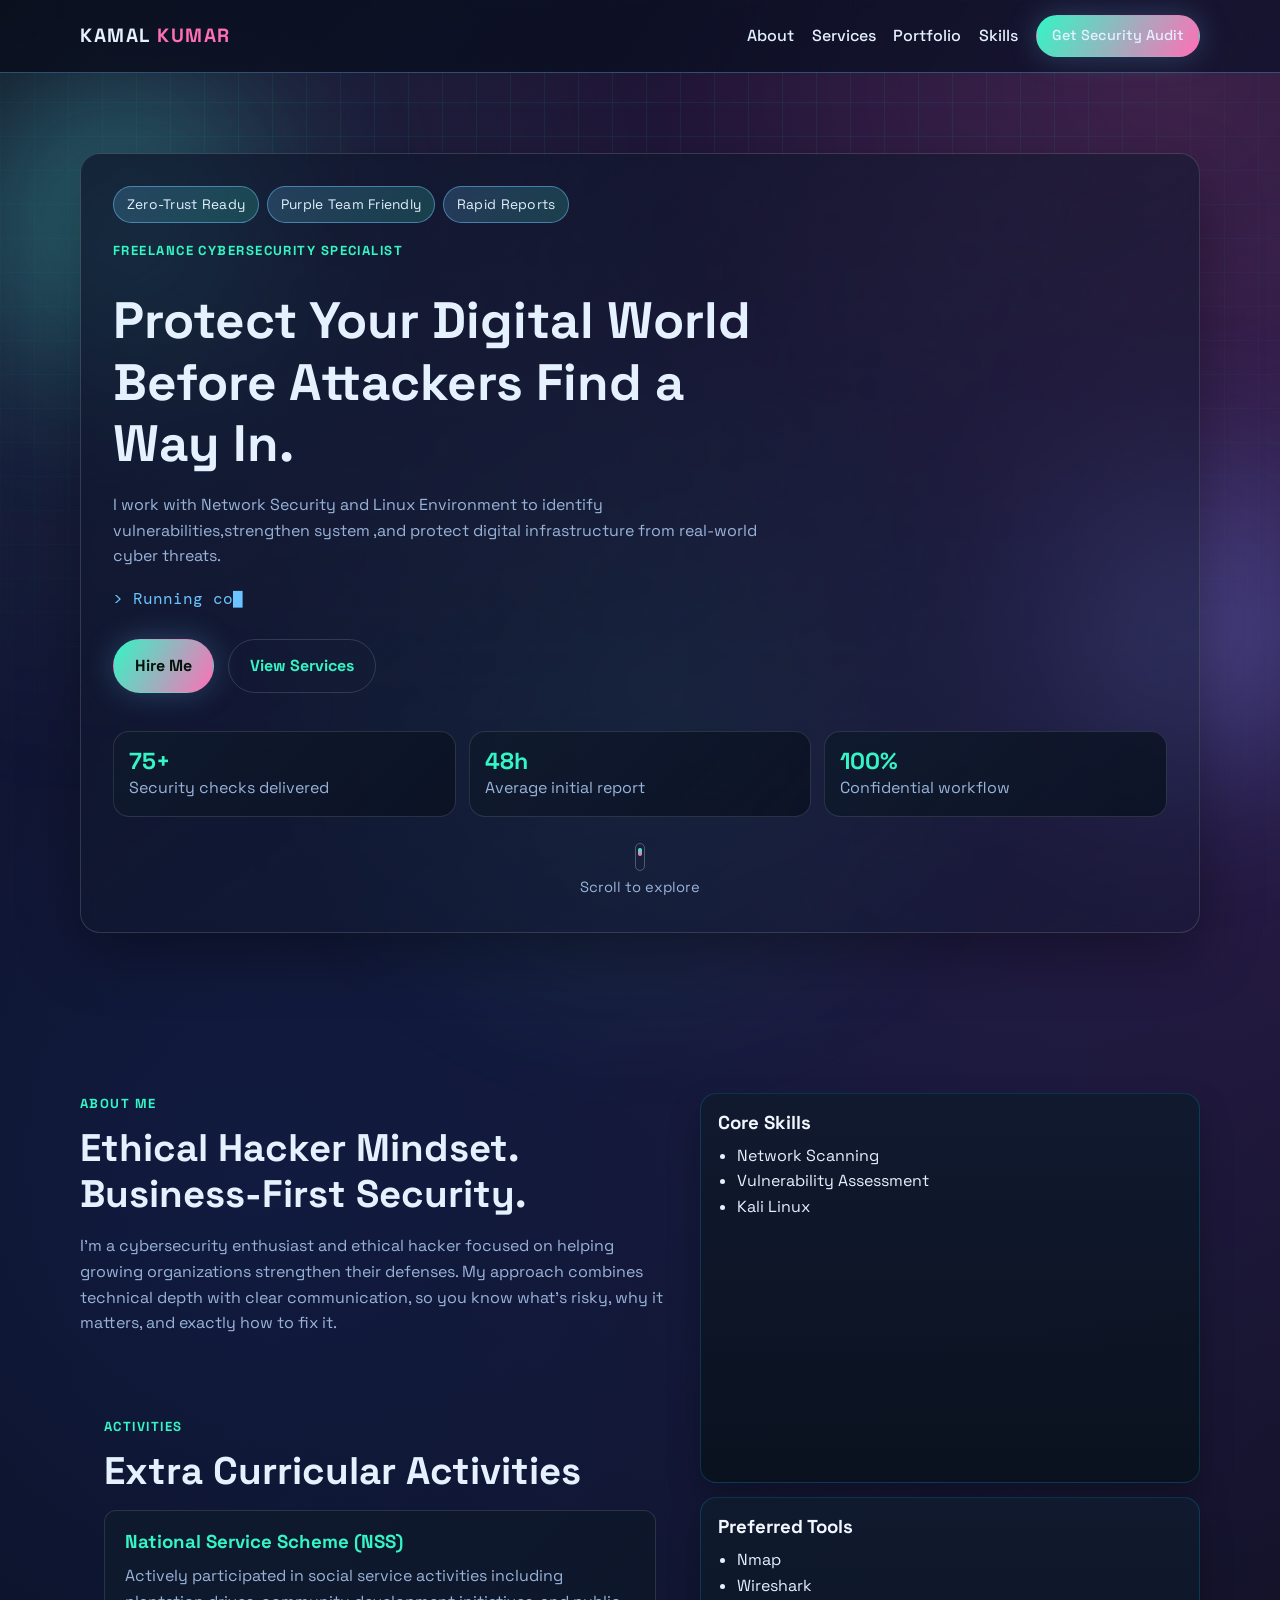
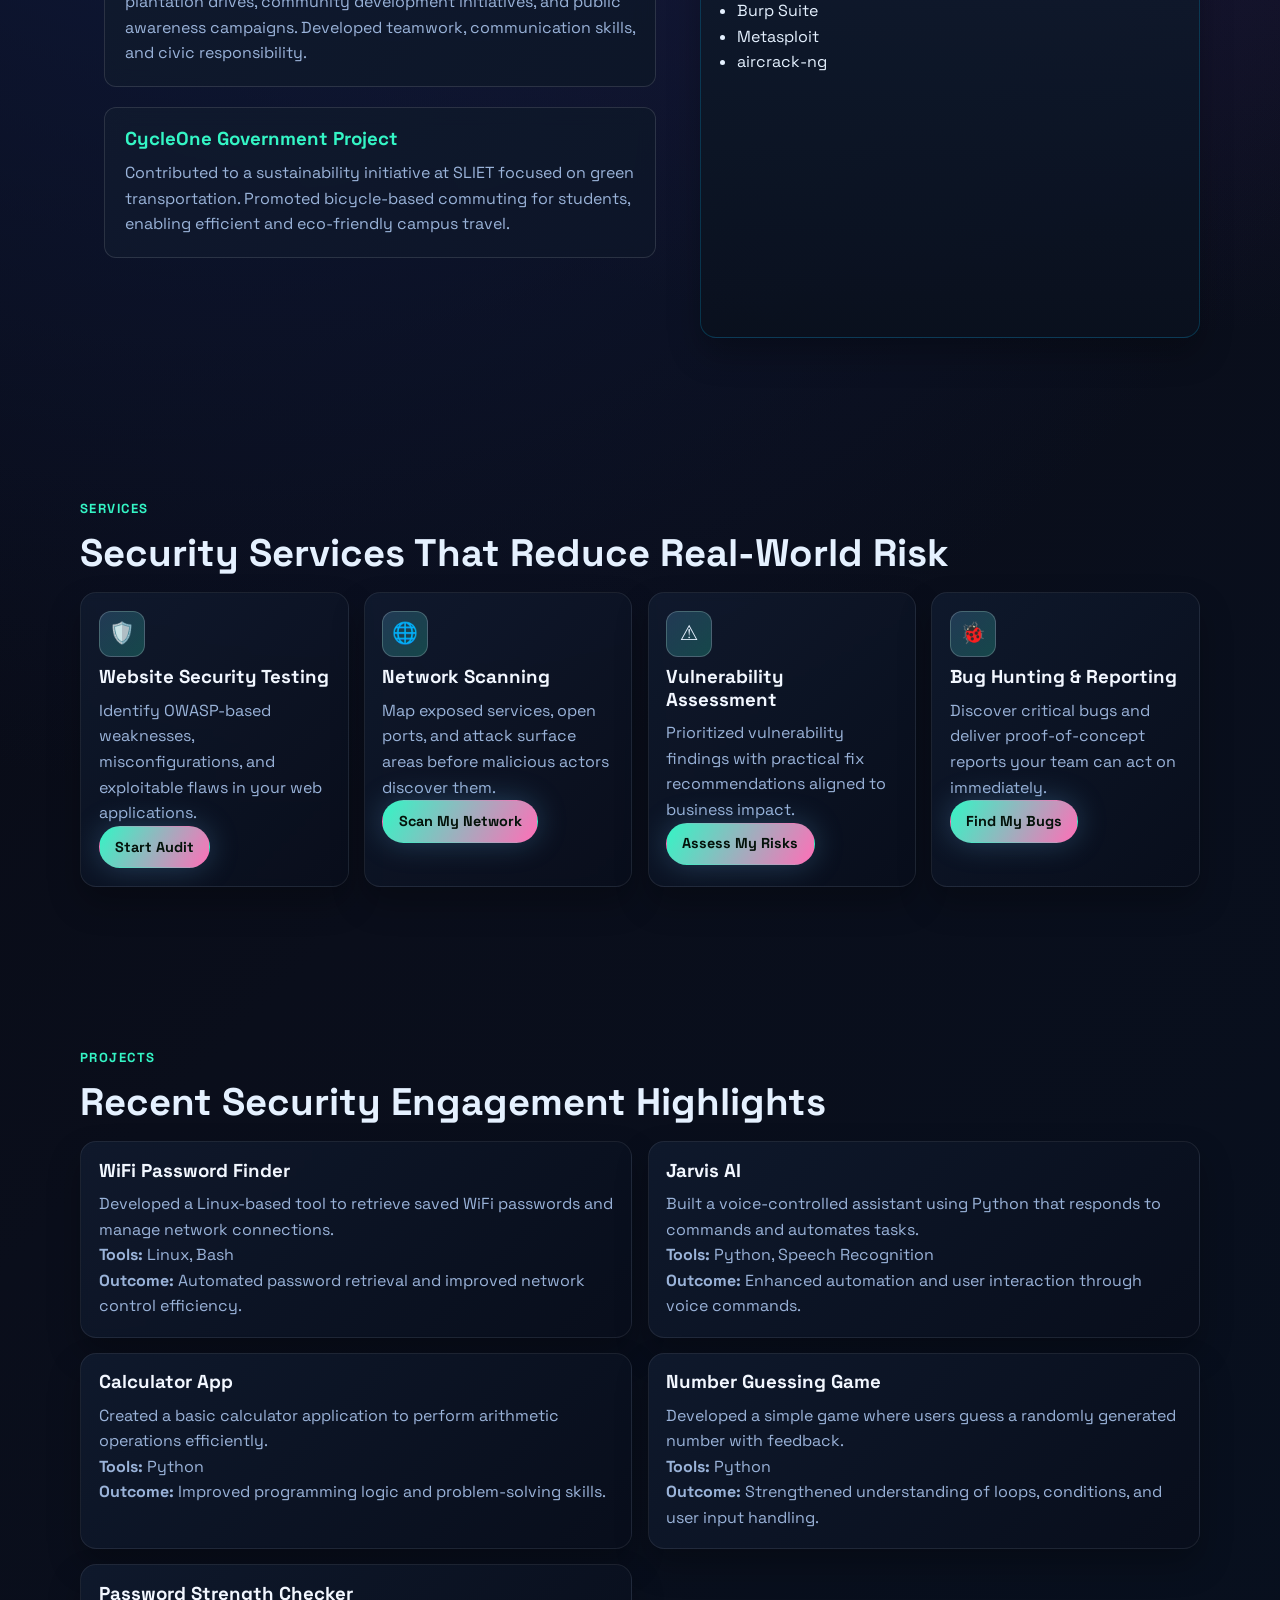
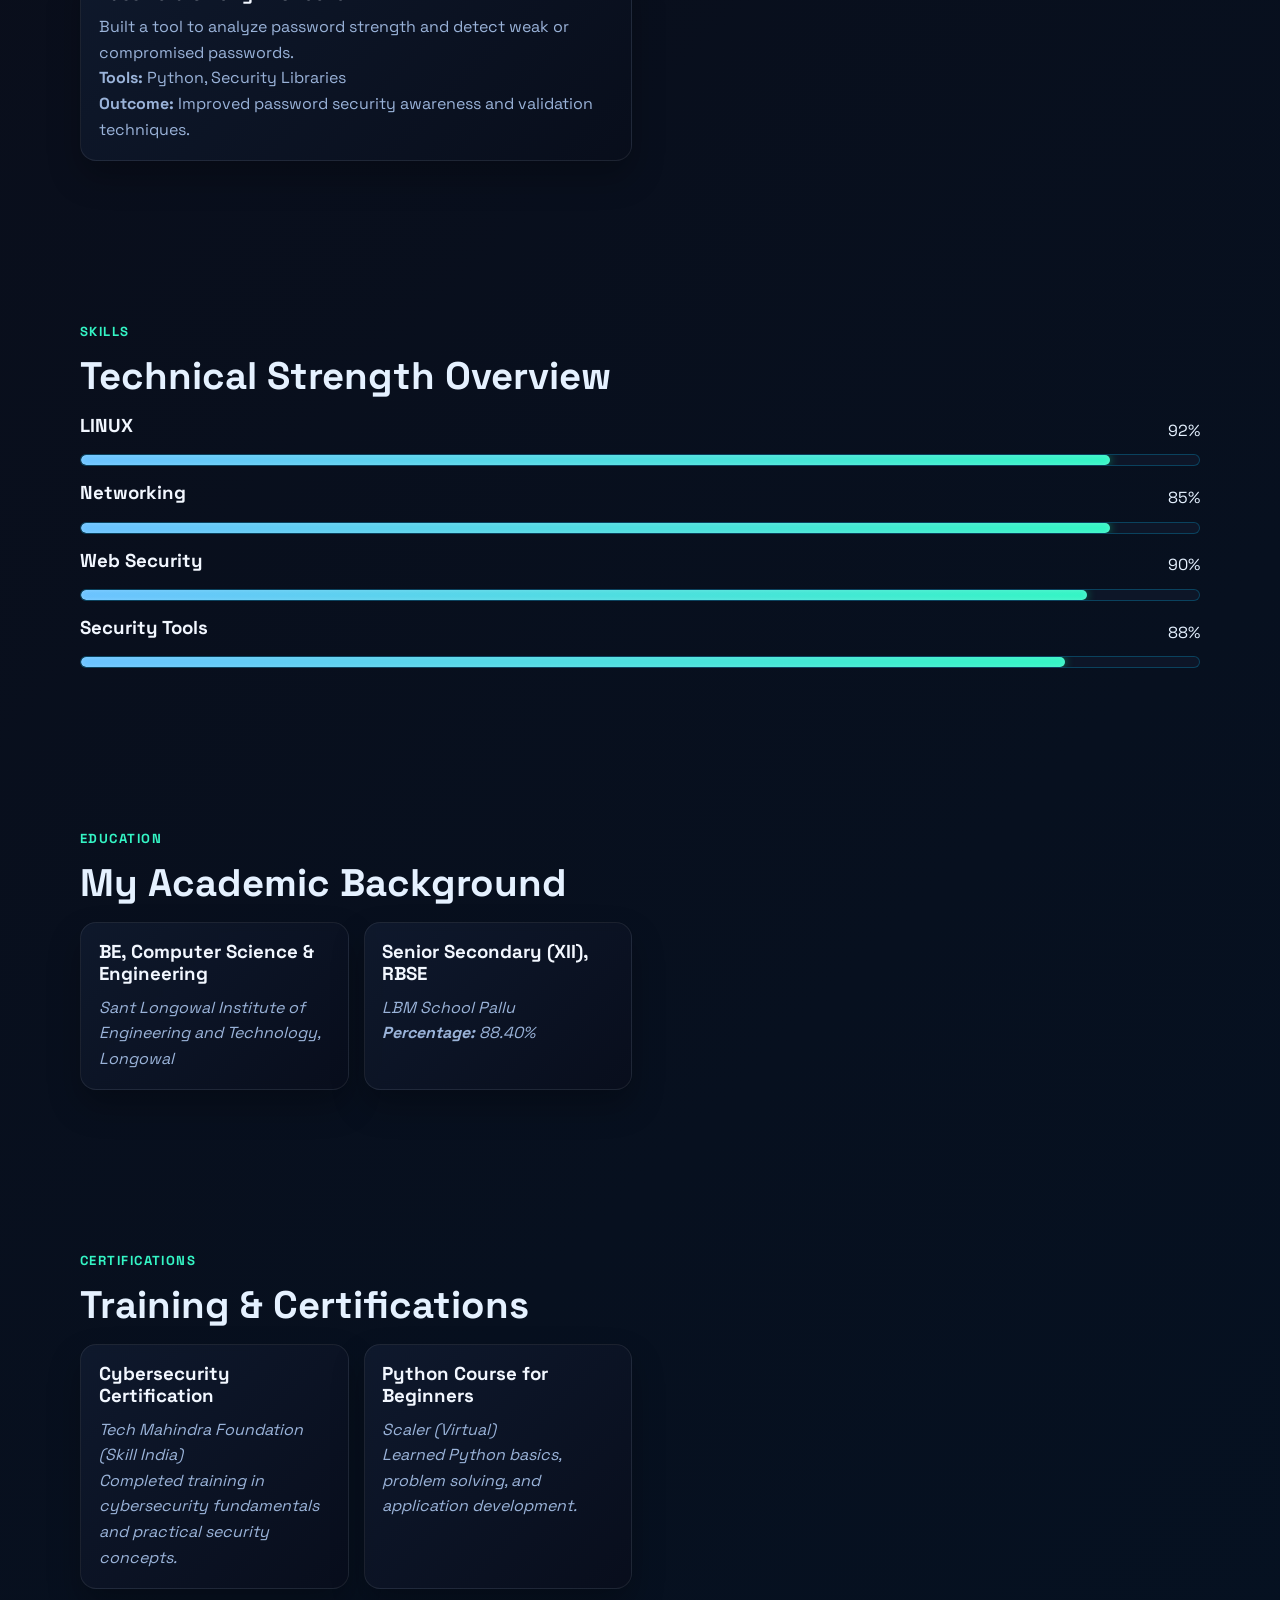
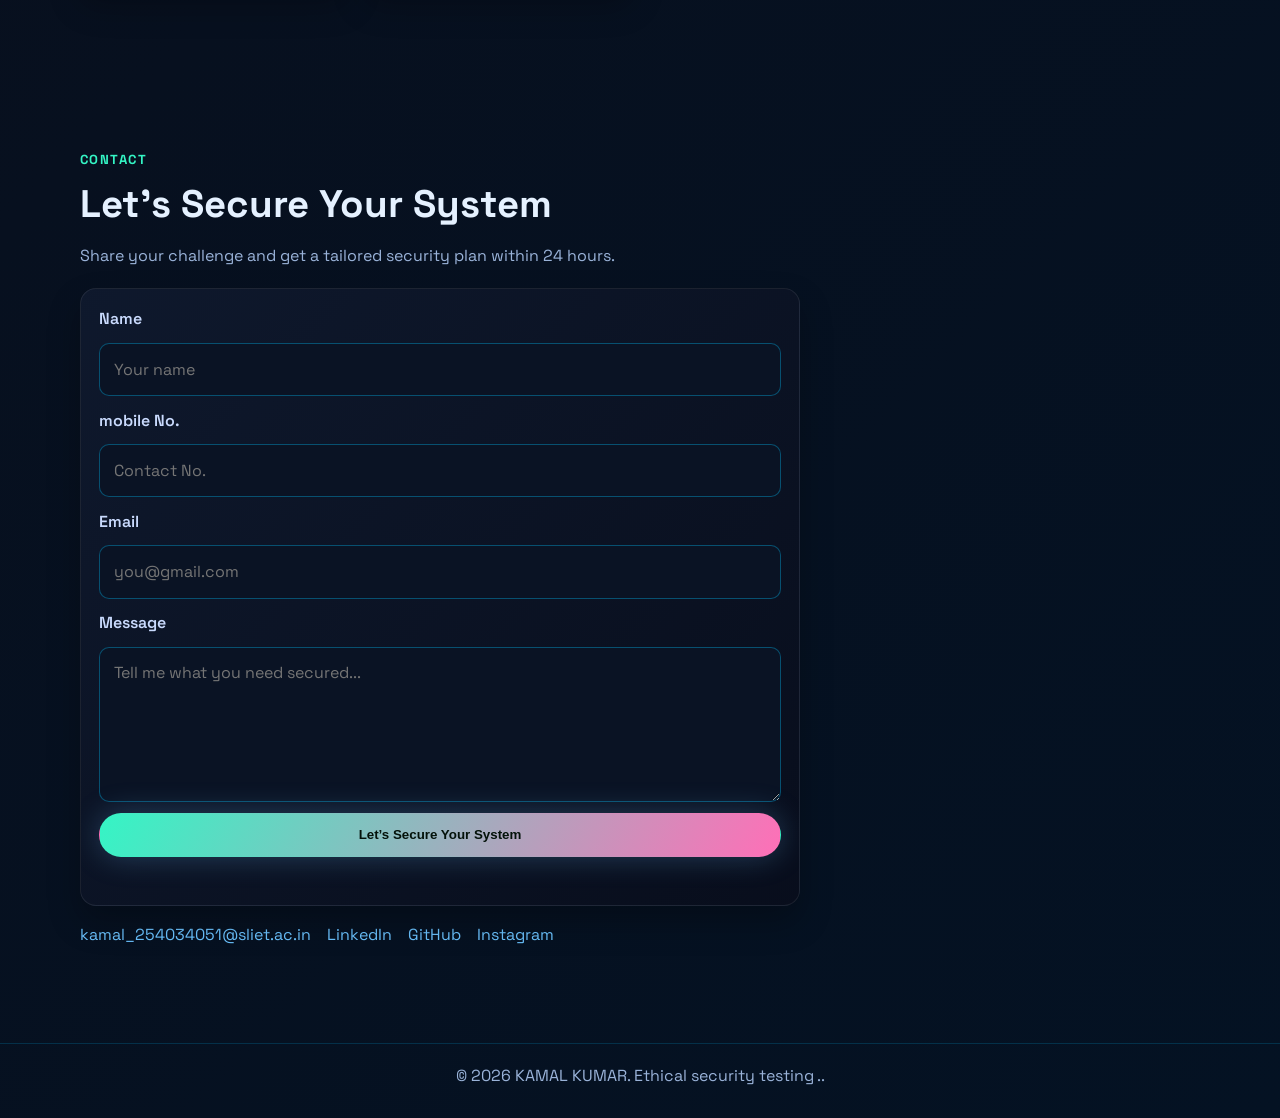
==== commit 6cd09d27: "m" ====
--- a/index.html
+++ b/index.html
@@ -10,7 +10,7 @@
   <link rel="preconnect" href="https://fonts.googleapis.com" />
   <link rel="preconnect" href="https://fonts.gstatic.com" crossorigin />
   <link href="https://fonts.googleapis.com/css2?family=Space+Grotesk:wght@400;500;600;700&family=DM+Mono:wght@300;400;500&display=swap" rel="stylesheet" />
-  <link rel="stylesheet" href="style.css" />
+  <link rel="stylesheet" href="./style.css" />
 </head>
 <body>
   <div class="bg-grid" aria-hidden="true"></div>
@@ -319,6 +319,6 @@
     </div>
   </footer>
 
-  <script src="script.js" defer></script>
+  <script src="./script.js" defer></script>
 </body>
 </html>
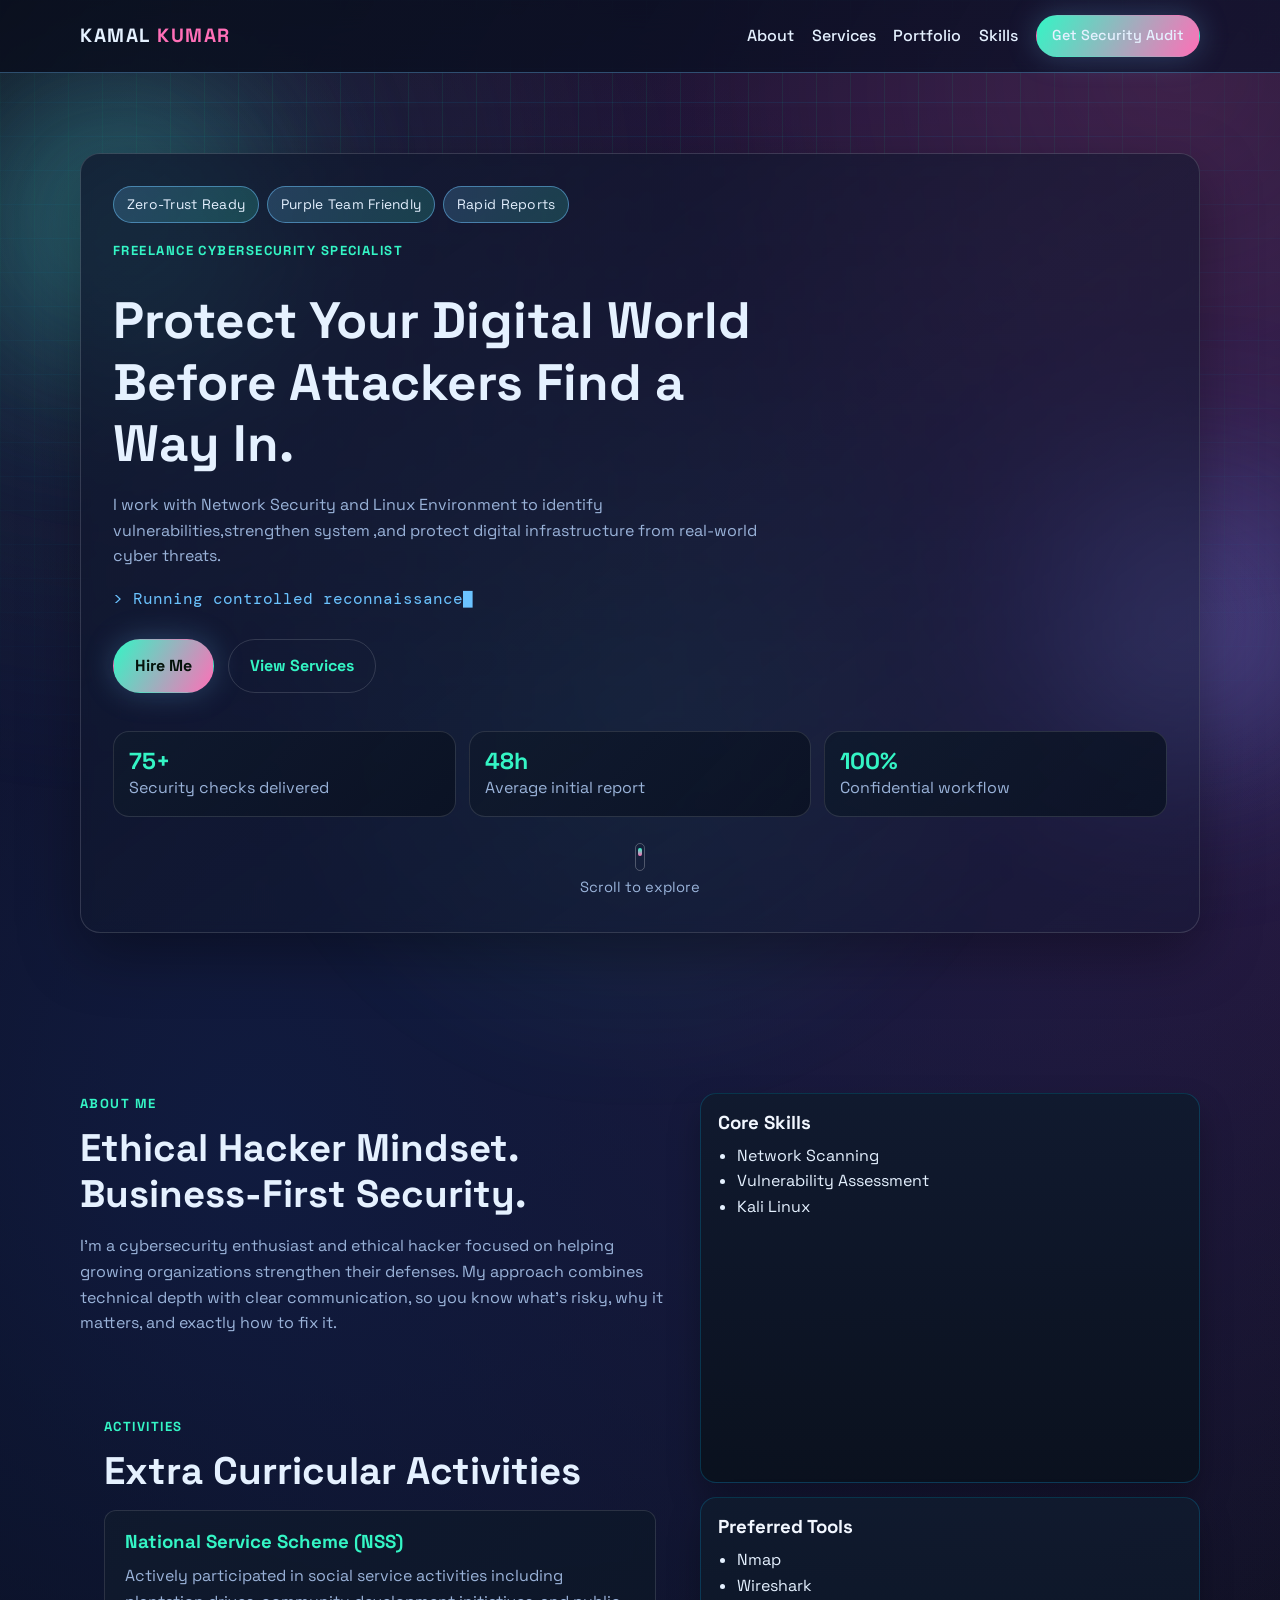
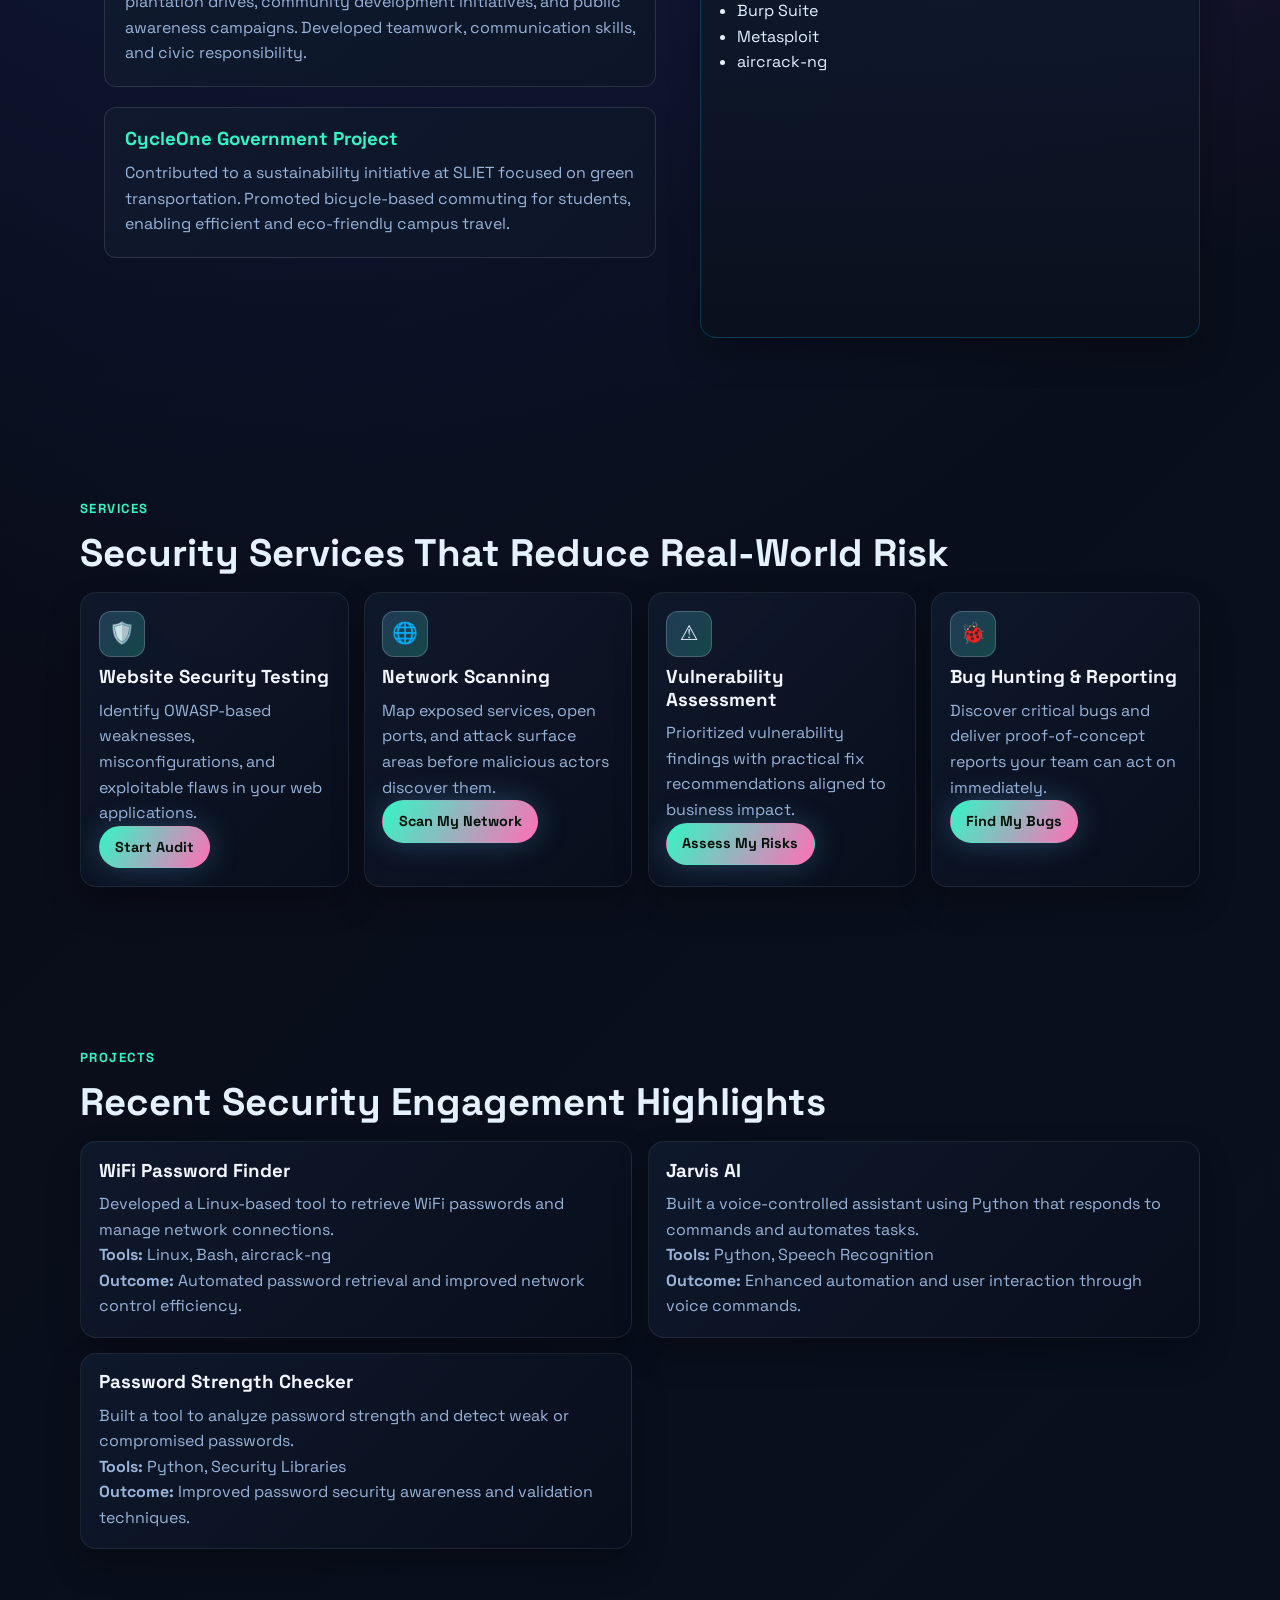
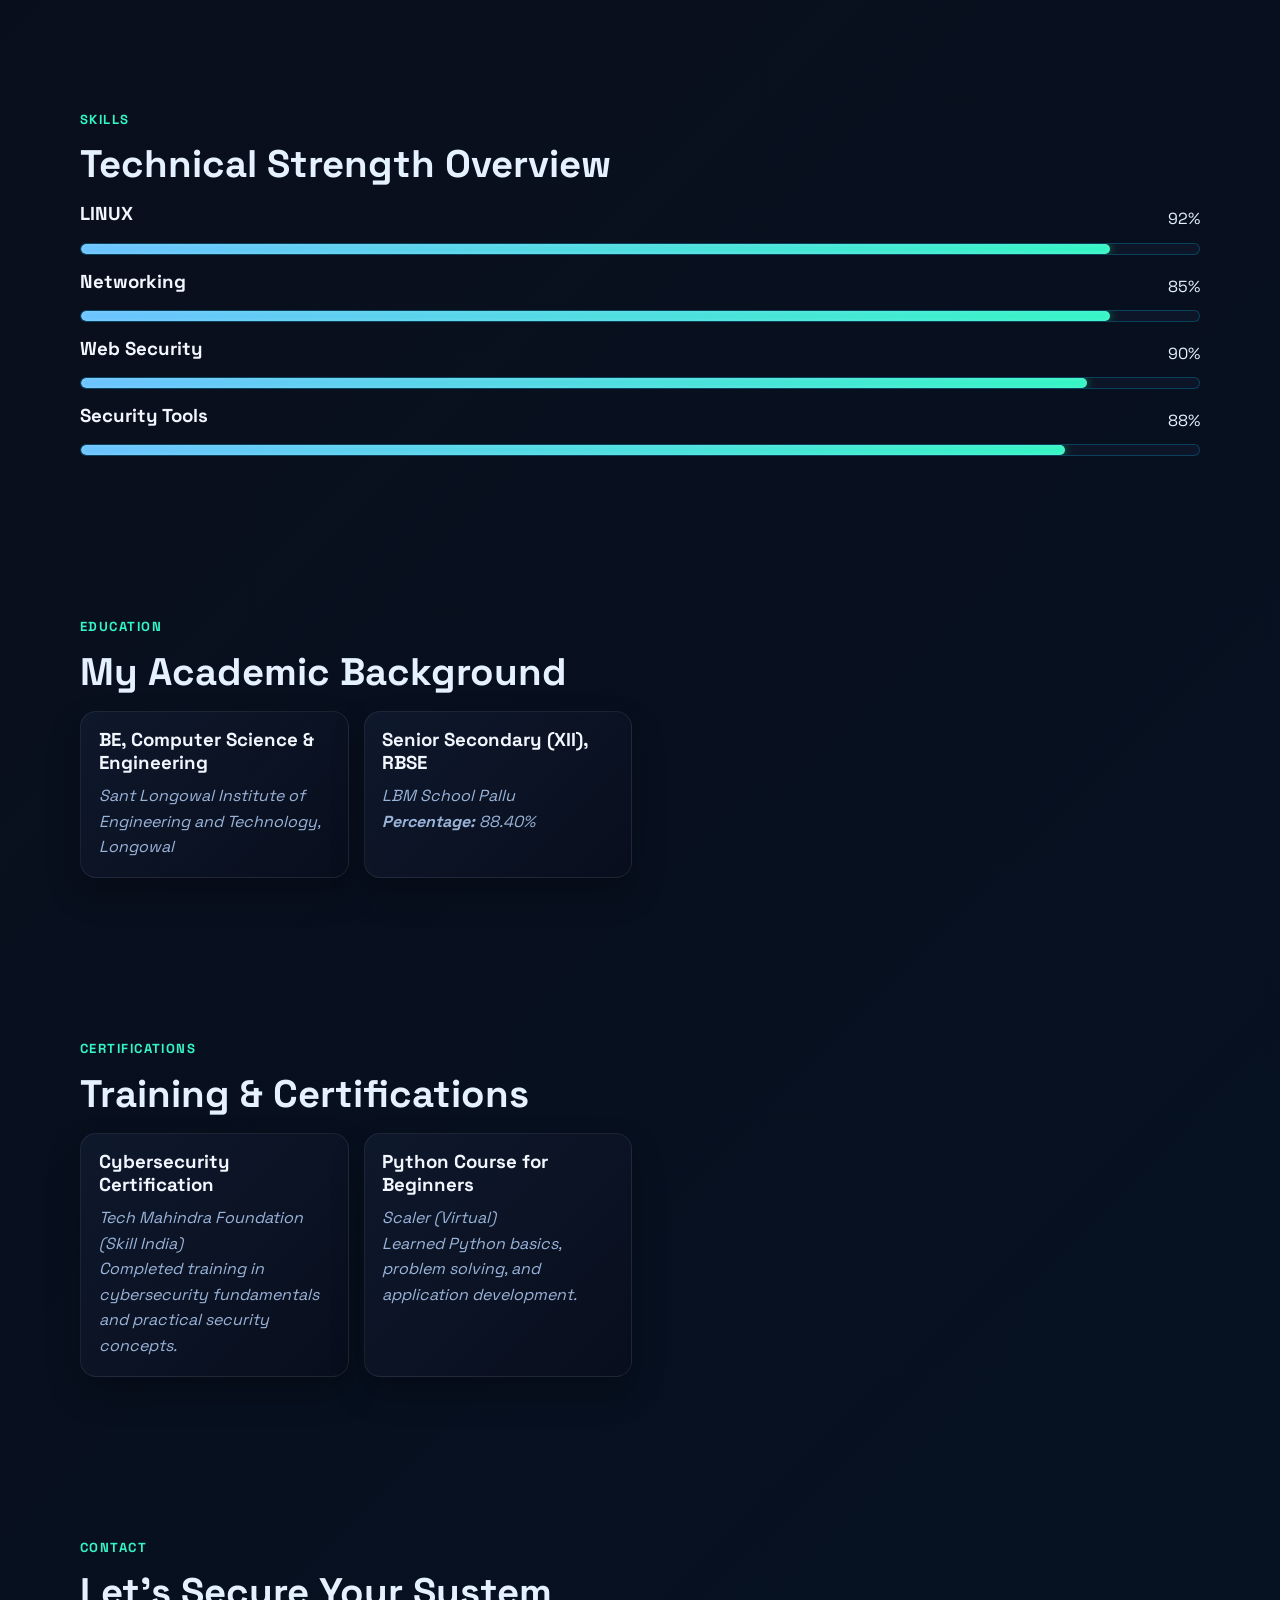
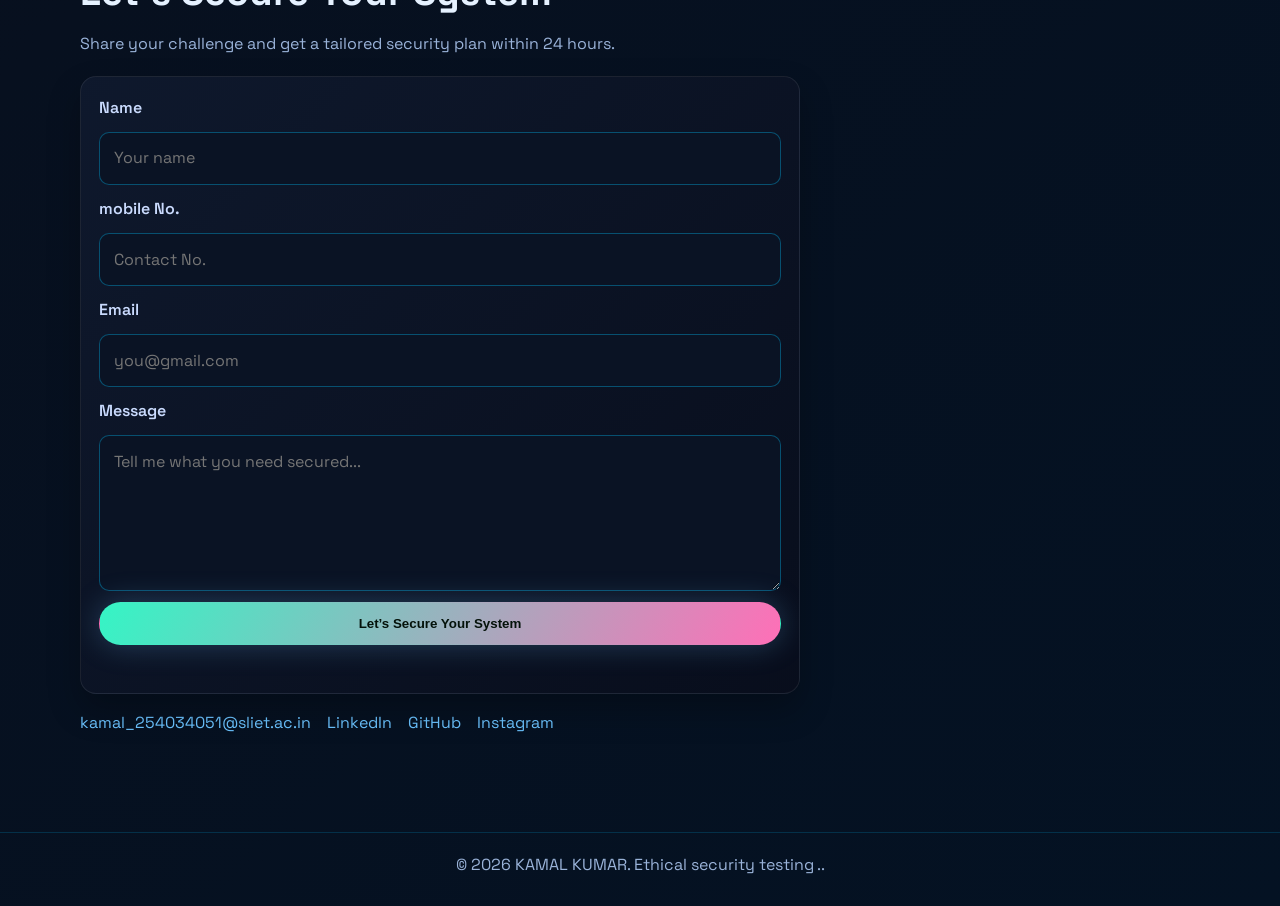
==== commit 69690ab2: "n" ====
--- a/index.html
+++ b/index.html
@@ -173,8 +173,8 @@
         <div class="portfolio-grid">
           <article class="project-card">
             <h3>WiFi Password Finder</h3>
-  <p>Developed a Linux-based tool to retrieve saved WiFi passwords and manage network connections.</p>
-  <p><strong>Tools:</strong> Linux, Bash</p>
+  <p>Developed a Linux-based tool to retrieve WiFi passwords and manage network connections.</p>
+  <p><strong>Tools:</strong> Linux, Bash, aircrack-ng</p>
   <p><strong>Outcome:</strong> Automated password retrieval and improved network control efficiency.</p>
 </article>
 
@@ -185,19 +185,7 @@
   <p><strong>Outcome:</strong> Enhanced automation and user interaction through voice commands.</p>
 </article>
 
-<article class="project-card">
-  <h3>Calculator App</h3>
-  <p>Created a basic calculator application to perform arithmetic operations efficiently.</p>
-  <p><strong>Tools:</strong> Python</p>
-  <p><strong>Outcome:</strong> Improved programming logic and problem-solving skills.</p>
-</article>
-
-<article class="project-card">
-  <h3>Number Guessing Game</h3>
-  <p>Developed a simple game where users guess a randomly generated number with feedback.</p>
-  <p><strong>Tools:</strong> Python</p>
-  <p><strong>Outcome:</strong> Strengthened understanding of loops, conditions, and user input handling.</p>
-</article>
+
 
 <article class="project-card">
   <h3>Password Strength Checker</h3>
@@ -306,7 +294,7 @@
           <a href="mailto:kamalbajiya15@gmail.com">kamal_254034051@sliet.ac.in</a>
           <a href="https://www.linkedin.com/in/ kamal-kumar-65a6b3372" target="_blank" rel="noopener noreferrer">LinkedIn</a>
           <a href="https://github.com/KAMAL704" target="_blank" rel="noopener noreferrer">GitHub</a>
-          <a href="https://www.instagram.com/kamal_kumar_kansar/" target="_blank" rel="noopener noreferrer">Instagram</a>
+          <a href="https://www.instagram.com/kamal.kumar_0000/" target="_blank" rel="noopener noreferrer">Instagram</a>
           
         </div>
       </div>
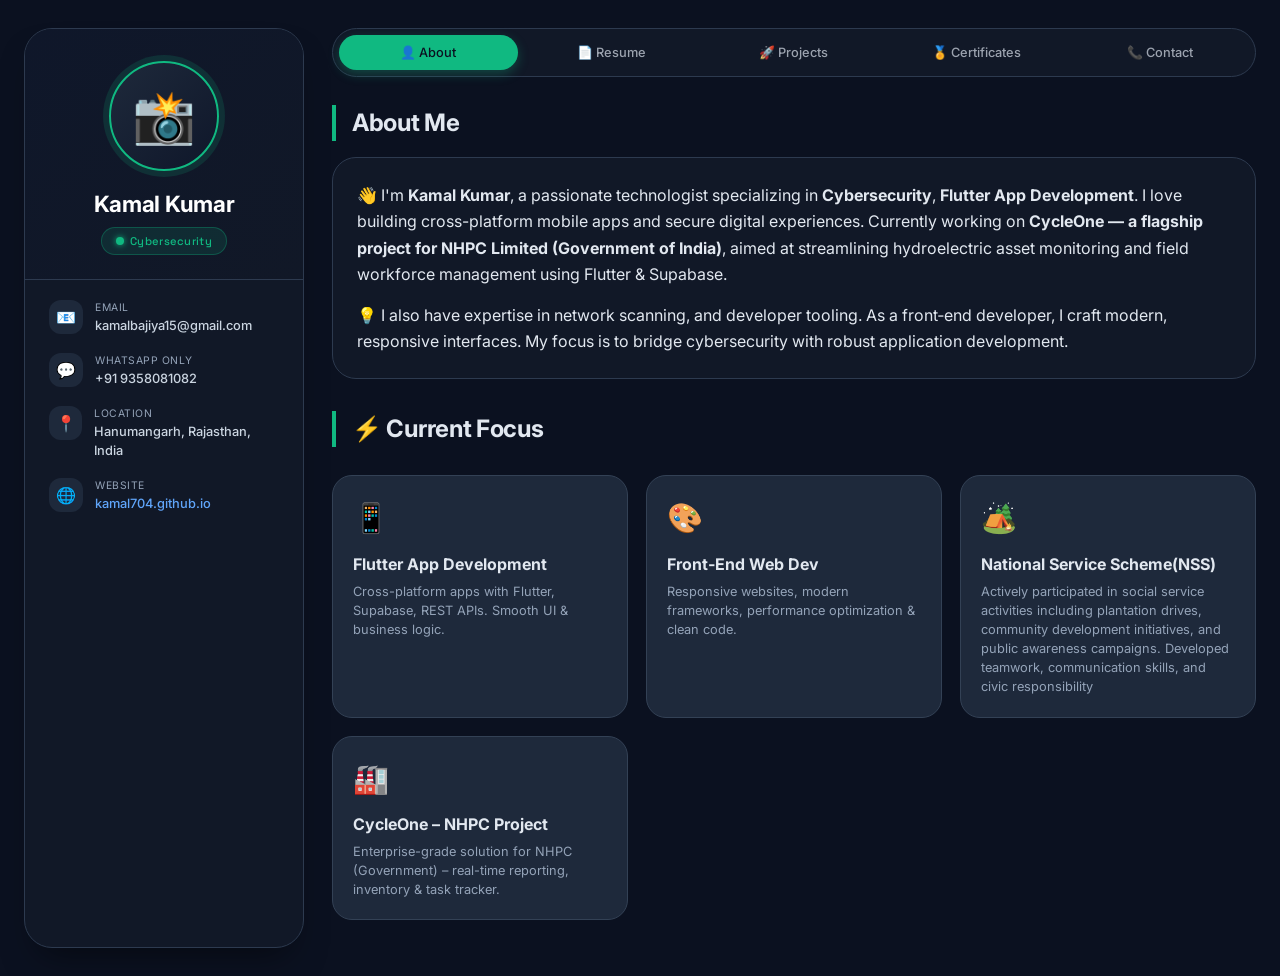
==== commit 798e56ea: "k" ====
--- a/index.html
+++ b/index.html
@@ -1,312 +1,702 @@
 <!DOCTYPE html>
 <html lang="en">
 <head>
-  <meta charset="UTF-8" />
-  <meta name="viewport" content="width=device-width, initial-scale=1.0" />
-  <meta name="description" content="Cybersecurity freelancer portfolio offering website security testing, network scanning, vulnerability assessments, and bug hunting for startups and small businesses." />
-  <meta name="keywords" content="cybersecurity freelancer, security audit, vulnerability assessment, network scanning, website security testing" />
-  <meta name="author" content="CipherShield" />
-  <title>KAMAL KUMAR | Cybersecurity Freelancer</title>
-  <link rel="preconnect" href="https://fonts.googleapis.com" />
-  <link rel="preconnect" href="https://fonts.gstatic.com" crossorigin />
-  <link href="https://fonts.googleapis.com/css2?family=Space+Grotesk:wght@400;500;600;700&family=DM+Mono:wght@300;400;500&display=swap" rel="stylesheet" />
-  <link rel="stylesheet" href="./style.css" />
+  <meta charset="UTF-8">
+  <meta name="viewport" content="width=device-width, initial-scale=1.0, user-scalable=yes">
+  <title>Kamal Kumar | Cybersecurity & App Developer Portfolio</title>
+  <link rel="preconnect" href="https://fonts.googleapis.com">
+  <link href="https://fonts.googleapis.com/css2?family=Inter:opsz,wght@14..32,300;14..32,400;14..32,500;14..32,600;14..32,700&family=Space+Grotesk:wght@400;500;600&display=swap" rel="stylesheet">
+  <style>
+    * {
+      margin: 0;
+      padding: 0;
+      box-sizing: border-box;
+    }
+
+    body {
+      background: #0B1120;
+      font-family: 'Inter', sans-serif;
+      color: #E2E8F0;
+      line-height: 1.5;
+    }
+
+    :root {
+      --bg-deep: #0B1120;
+      --surface: #111827;
+      --card-bg: #1E293B;
+      --border-light: #2D3A4F;
+      --accent-green: #10B981;
+      --accent-blue: #3B82F6;
+      --text-dim: #94A3B8;
+      --glow: rgba(16, 185, 129, 0.2);
+    }
+
+    /* scroll */
+    ::-webkit-scrollbar {
+      width: 5px;
+    }
+    ::-webkit-scrollbar-track {
+      background: #0F172A;
+    }
+    ::-webkit-scrollbar-thumb {
+      background: var(--accent-green);
+      border-radius: 10px;
+    }
+
+    .wrapper {
+      max-width: 1280px;
+      margin: 0 auto;
+      padding: 28px 24px;
+      display: grid;
+      grid-template-columns: 280px 1fr;
+      gap: 28px;
+    }
+
+    /* sidebar */
+    .sidebar {
+      background: var(--surface);
+      border: 1px solid var(--border-light);
+      border-radius: 28px;
+      overflow: hidden;
+      backdrop-filter: blur(2px);
+      position: sticky;
+      top: 28px;
+      transition: all 0.2s;
+      box-shadow: 0 20px 35px -15px rgba(0,0,0,0.5);
+    }
+
+    .profile-card {
+      padding: 32px 24px 24px;
+      text-align: center;
+      background: linear-gradient(145deg, #0F172A, #111827);
+    }
+
+    .avatar-img {
+      width: 110px;
+      height: 110px;
+      background: linear-gradient(135deg, #1E293B, #0F172A);
+      border-radius: 50%;
+      display: flex;
+      align-items: center;
+      justify-content: center;
+      margin: 0 auto 16px;
+      border: 2px solid var(--accent-green);
+      box-shadow: 0 0 0 6px rgba(16,185,129,0.15);
+      font-size: 3.2rem;
+      font-weight: 500;
+      transition: all 0.2s;
+    }
+
+    .profile-name {
+      font-size: 1.4rem;
+      font-weight: 700;
+      letter-spacing: -0.3px;
+      color: white;
+      margin-bottom: 6px;
+    }
+
+    .profile-badge {
+      background: rgba(16,185,129,0.12);
+      border: 1px solid rgba(16,185,129,0.3);
+      border-radius: 60px;
+      padding: 5px 14px;
+      font-size: 0.7rem;
+      font-weight: 500;
+      display: inline-flex;
+      align-items: center;
+      gap: 6px;
+      color: var(--accent-green);
+      font-family: 'Space Grotesk', monospace;
+      letter-spacing: 0.3px;
+    }
+
+    .status-dot {
+      width: 8px;
+      height: 8px;
+      background: #10B981;
+      border-radius: 50%;
+      display: inline-block;
+      box-shadow: 0 0 6px #10B981;
+    }
+
+    .info-list {
+      padding: 20px 24px;
+      border-top: 1px solid var(--border-light);
+    }
+
+    .info-item {
+      display: flex;
+      gap: 12px;
+      margin-bottom: 18px;
+      align-items: flex-start;
+    }
+    .info-icon {
+      width: 34px;
+      height: 34px;
+      background: #1E293B;
+      border-radius: 12px;
+      display: flex;
+      align-items: center;
+      justify-content: center;
+      color: var(--accent-green);
+      font-size: 1rem;
+    }
+    .info-label {
+      font-size: 0.65rem;
+      text-transform: uppercase;
+      color: var(--text-dim);
+      letter-spacing: 0.05em;
+    }
+    .info-value {
+      font-size: 0.8rem;
+      font-weight: 500;
+      word-break: break-word;
+      color: #CBD5E1;
+    }
+    .info-value a {
+      color: #60A5FA;
+      text-decoration: none;
+    }
+
+    /* main */
+    .main {
+      min-width: 0;
+    }
+
+    /* tabs */
+    .tab-nav {
+      background: var(--surface);
+      border: 1px solid var(--border-light);
+      border-radius: 60px;
+      display: flex;
+      gap: 4px;
+      padding: 6px;
+      margin-bottom: 28px;
+      flex-wrap: wrap;
+    }
+    .tab-btn {
+      flex: 1;
+      background: transparent;
+      border: none;
+      padding: 10px 14px;
+      font-family: 'Inter', sans-serif;
+      font-weight: 500;
+      font-size: 0.8rem;
+      border-radius: 40px;
+      color: #9CA3AF;
+      cursor: pointer;
+      transition: all 0.2s;
+    }
+    .tab-btn.active {
+      background: #10B981;
+      color: #0B1120;
+      box-shadow: 0 4px 12px rgba(16,185,129,0.3);
+    }
+    .panel {
+      display: none;
+      animation: fade 0.3s ease;
+    }
+    .panel.active {
+      display: block;
+    }
+    @keyframes fade {
+      from { opacity: 0; transform: translateY(8px);}
+      to { opacity: 1; transform: translateY(0);}
+    }
+
+    .section-title {
+      font-size: 1.5rem;
+      font-weight: 700;
+      margin-bottom: 1rem;
+      letter-spacing: -0.3px;
+      border-left: 4px solid var(--accent-green);
+      padding-left: 16px;
+    }
+
+    .about-text {
+      background: #111827;
+      border: 1px solid #2D3A4F;
+      border-radius: 24px;
+      padding: 24px;
+      margin-bottom: 32px;
+      line-height: 1.65;
+    }
+
+    .focus-grid {
+      display: grid;
+      grid-template-columns: repeat(auto-fit, minmax(240px, 1fr));
+      gap: 18px;
+      margin: 28px 0;
+    }
+
+    .focus-card {
+      background: #1E293B;
+      border: 1px solid #334155;
+      border-radius: 20px;
+      padding: 20px;
+      transition: all 0.2s;
+    }
+    .focus-card:hover {
+      border-color: #10B981;
+      transform: translateY(-3px);
+    }
+    .focus-icon {
+      font-size: 1.8rem;
+      margin-bottom: 12px;
+    }
+    .focus-title {
+      font-weight: 700;
+      font-size: 1rem;
+      margin-bottom: 6px;
+    }
+    .focus-desc {
+      font-size: 0.8rem;
+      color: #94A3B8;
+    }
+
+    /* timeline */
+    .resume-block {
+      margin-bottom: 32px;
+    }
+    .timeline-item {
+      margin-bottom: 24px;
+      padding-left: 24px;
+      border-left: 2px solid #334155;
+      position: relative;
+    }
+    .timeline-item::before {
+      content: '';
+      width: 10px;
+      height: 10px;
+      background: #10B981;
+      border-radius: 50%;
+      position: absolute;
+      left: -6px;
+      top: 4px;
+    }
+    .timeline-date {
+      font-size: 0.7rem;
+      font-family: monospace;
+      color: #10B981;
+      background: rgba(16,185,129,0.1);
+      display: inline-block;
+      padding: 2px 10px;
+      border-radius: 20px;
+      margin-bottom: 8px;
+    }
+    .timeline-title {
+      font-weight: 700;
+      font-size: 1rem;
+    }
+
+    .skill-row {
+      display: flex;
+      flex-wrap: wrap;
+      gap: 12px;
+      margin-bottom: 12px;
+    }
+    .skill-tag {
+      background: #1E293B;
+      border: 1px solid #334155;
+      padding: 6px 14px;
+      border-radius: 40px;
+      font-size: 0.75rem;
+      font-weight: 500;
+    }
+
+    /* project grid */
+    .project-grid {
+      display: grid;
+      grid-template-columns: repeat(auto-fill, minmax(260px, 1fr));
+      gap: 20px;
+      margin-top: 20px;
+    }
+    .project-card {
+      background: #111827;
+      border: 1px solid #2D3A4F;
+      border-radius: 20px;
+      overflow: hidden;
+      transition: 0.2s;
+    }
+    .project-thumb {
+      background: #0F172A;
+      height: 130px;
+      display: flex;
+      align-items: center;
+      justify-content: center;
+      font-size: 2.5rem;
+      border-bottom: 1px solid #2D3A4F;
+    }
+    .project-body {
+      padding: 18px;
+    }
+    .project-title {
+      font-weight: 700;
+      margin-bottom: 6px;
+    }
+    .tech-badge {
+      display: inline-block;
+      background: #0F172A;
+      font-size: 0.65rem;
+      padding: 3px 8px;
+      border-radius: 20px;
+      margin-right: 6px;
+      margin-top: 8px;
+      color: #60A5FA;
+    }
+
+    /* certificates images */
+    .cert-grid {
+      display: grid;
+      grid-template-columns: repeat(auto-fill, minmax(240px, 1fr));
+      gap: 20px;
+    }
+    .cert-card {
+      background: #111827;
+      border: 1px solid #2D3A4F;
+      border-radius: 20px;
+      overflow: hidden;
+      transition: 0.2s;
+    }
+    .cert-img {
+      width: 100%;
+      height: 160px;
+      object-fit: cover;
+      background: #0F172A;
+      display: block;
+      border-bottom: 1px solid #2D3A4F;
+    }
+    .cert-info {
+      padding: 14px;
+    }
+    .cert-name {
+      font-weight: 600;
+      font-size: 0.85rem;
+    }
+
+    .contact-grid {
+      display: grid;
+      grid-template-columns: 1fr 1fr;
+      gap: 24px;
+    }
+    .contact-card {
+      background: #111827;
+      border-radius: 24px;
+      padding: 20px;
+      border: 1px solid #2D3A4F;
+    }
+
+    @media (max-width: 860px) {
+      .wrapper {
+        grid-template-columns: 1fr;
+        padding: 16px;
+      }
+      .sidebar {
+        position: static;
+      }
+      .contact-grid {
+        grid-template-columns: 1fr;
+      }
+    }
+    button, .form-submit {
+      background: #10B981;
+      border: none;
+      padding: 12px 24px;
+      border-radius: 40px;
+      font-weight: 600;
+      color: #0B1120;
+      cursor: pointer;
+      font-family: inherit;
+    }
+    input, textarea {
+      background: #1E293B;
+      border: 1px solid #334155;
+      padding: 12px 16px;
+      border-radius: 20px;
+      color: white;
+      width: 100%;
+      font-family: inherit;
+    }
+    .toast {
+      position: fixed;
+      bottom: 24px;
+      right: 24px;
+      background: #1E293B;
+      border-left: 4px solid #10B981;
+      padding: 12px 20px;
+      border-radius: 40px;
+      font-size: 0.8rem;
+      opacity: 0;
+      transition: 0.2s;
+      pointer-events: none;
+    }
+  </style>
 </head>
 <body>
-  <div class="bg-grid" aria-hidden="true"></div>
-  <div class="orb orb-left" aria-hidden="true"></div>
-  <div class="orb orb-right" aria-hidden="true"></div>
-  <div class="scanline" aria-hidden="true"></div>
-
-  <header class="site-header">
-    <nav class="container nav">
-      <a href="#hero" class="logo">KAMAL<span>KUMAR</span></a>
-      <button class="menu-toggle" aria-label="Open navigation menu" aria-expanded="false">☰</button>
-      <ul class="nav-links" id="nav-links">
-        <li><a href="#about">About</a></li>
-        <li><a href="#services">Services</a></li>
-        <li><a href="#portfolio">Portfolio</a></li>
-        <li><a href="#skills">Skills</a></li>
-        <li><a href="#contact" class="btn btn-sm">Get Security Audit</a></li>
-      </ul>
-    </nav>
-  </header>
-
-  <main>
-    <section id="hero" class="hero section">
-      <div class="container hero-content reveal">
-        <div class="hero-tags">
-          <span class="pill">Zero-Trust Ready</span>
-          <span class="pill">Purple Team Friendly</span>
-          <span class="pill">Rapid Reports</span>
-        </div>
-        <p class="eyebrow">Freelance Cybersecurity Specialist</p>
-        <h1>Protect Your Digital World Before Attackers Find a Way In.</h1>
-        <p class="hero-subheadline">
-          I work with Network Security and Linux Environment to identify vulnerabilities,strengthen system ,and protect digital infrastructure from real-world cyber threats.
-        
-        </p>
-        <p class="typing-line">&gt; <span id="typing-text"></span><span class="cursor">█</span></p>
-        <div class="hero-cta">
-          <a href="#contact" class="btn">Hire Me</a>
-          <a href="#services" class="btn btn-outline">View Services</a>
-        </div>
-        <div class="hero-stats">
-          <article>
-            <h3>75+</h3>
-            <p>Security checks delivered</p>
-          </article>
-          <article>
-            <h3>48h</h3>
-            <p>Average initial report</p>
-          </article>
-          <article>
-            <h3>100%</h3>
-            <p>Confidential workflow</p>
-          </article>
-        </div>
-        <div class="scroll-indicator" aria-hidden="true">
-          <span></span>
-          <p>Scroll to explore</p>
-        </div>
-      </div>
-    </section>
-
-    <section id="about" class="section">
-      <div class="container two-col reveal">
-        <div>
-          <p class="eyebrow">About Me</p>
-          <h2>Ethical Hacker Mindset. Business-First Security.</h2>
-          <p>
-            I’m a cybersecurity enthusiast and ethical hacker focused on helping growing organizations strengthen their defenses.
-            My approach combines technical depth with clear communication, so you know what’s risky, why it matters,
-            and exactly how to fix it.
-          </p>
-         <section id="extra" class="section">
-  <div class="container reveal">
-    <p class="eyebrow">Activities</p>
-    <h2>Extra Curricular Activities</h2>
-
-    <div class="extra-container">
-
-      <div class="extra-box">
-        <h3>National Service Scheme (NSS)</h3>
-        <p>
-          Actively participated in social service activities including plantation drives, 
-          community development initiatives, and public awareness campaigns. 
-          Developed teamwork, communication skills, and civic responsibility.
-        </p>
-      </div>
-
-      <div class="extra-box">
-        <h3>CycleOne Government Project</h3>
-        <p>
-          Contributed to a sustainability initiative at SLIET focused on green transportation. 
-          Promoted bicycle-based commuting for students, enabling efficient and eco-friendly campus travel.
-        </p>
-      </div>
-
+
+<div class="wrapper">
+  <!-- SIDEBAR -->
+  <aside class="sidebar">
+    <div class="profile-card">
+      <div class="avatar-img">
+        📸
+      </div>
+      <div class="profile-name">Kamal Kumar</div>
+      <div class="profile-badge">
+        <span class="status-dot"></span> Cybersecurity
+      </div>
+    </div>
+    <div class="info-list">
+      <div class="info-item">
+        <div class="info-icon">📧</div>
+        <div><div class="info-label">EMAIL</div><div class="info-value">kamalbajiya15@gmail.com</div></div>
+      </div>
+      <div class="info-item">
+        <div class="info-icon">💬</div>
+        <div><div class="info-label">WHATSAPP ONLY</div><div class="info-value">+91 9358081082</div></div>
+      </div>
+      <div class="info-item">
+        <div class="info-icon">📍</div>
+        <div><div class="info-label">LOCATION</div><div class="info-value">Hanumangarh, Rajasthan, India</div></div>
+      </div>
+      <div class="info-item">
+        <div class="info-icon">🌐</div>
+        <div><div class="info-label">WEBSITE</div><div class="info-value"><a href="https://kamal704.github.io/WEBSITE/" target="_blank">kamal704.github.io</a></div></div>
+      </div>
+    </div>
+  </aside>
+
+  <!-- MAIN CONTENT -->
+  <div class="main">
+    <div class="tab-nav">
+      <button class="tab-btn active" data-tab="about">👤 About</button>
+      <button class="tab-btn" data-tab="resume">📄 Resume</button>
+      <button class="tab-btn" data-tab="portfolio">🚀 Projects</button>
+      <button class="tab-btn" data-tab="certs">🏅 Certificates</button>
+      <button class="tab-btn" data-tab="contact">📞 Contact</button>
+    </div>
+
+    <!-- ABOUT PANEL -->
+    <div id="about" class="panel active">
+      <div class="section-title">About Me</div>
+      <div class="about-text">
+        <p>👋 I'm <strong>Kamal Kumar</strong>, a passionate technologist specializing in <strong>Cybersecurity</strong>, <strong>Flutter App Development</strong>. I love building cross-platform mobile apps and secure digital experiences. Currently working on <strong>CycleOne — a flagship project for NHPC Limited (Government of India)</strong>, aimed at streamlining hydroelectric asset monitoring and field workforce management using Flutter & Supabase.</p>
+        <p style="margin-top: 14px;">💡 I also have expertise in  network scanning, and developer tooling. As a front‑end developer, I craft modern, responsive interfaces. My focus is to bridge cybersecurity with robust application development.</p>
+      </div>
+
+      <!-- current focus replacing old "what i do" -->
+      <div class="section-title" style="margin-top: 10px;">⚡ Current Focus</div>
+      <div class="focus-grid">
+        <div class="focus-card">
+          <div class="focus-icon">📱</div>
+          <div class="focus-title">Flutter App Development</div>
+          <div class="focus-desc">Cross-platform apps with Flutter, Supabase, REST APIs. Smooth UI & business logic.</div>
+        </div>
+        <div class="focus-card">
+          <div class="focus-icon">🎨</div>
+          <div class="focus-title">Front‑End Web Dev</div>
+          <div class="focus-desc">Responsive websites, modern frameworks, performance optimization & clean code.</div>
+        </div>
+         <div class="focus-card">
+          <div class="focus-icon">🏕️</div>
+          <div class="focus-title">National Service Scheme(NSS)</div>
+          <div class="focus-desc">Actively participated in social service activities including plantation drives, community development initiatives, and public awareness campaigns. Developed teamwork, communication skills, and civic responsibility</div>
+        </div>
+        <div class="focus-card">
+          <div class="focus-icon">🏭</div>
+          <div class="focus-title">CycleOne – NHPC Project</div>
+          <div class="focus-desc">Enterprise-grade solution for NHPC (Government) – real-time reporting, inventory & task tracker.</div>
+        </div>
+      </div>
+    </div>
+
+    <!-- RESUME PANEL (updated education, experience, skills) -->
+    <div id="resume" class="panel">
+      <div class="section-title">Education & Experience</div>
+      <div class="resume-block">
+        <div class="timeline-item">
+          <div class="timeline-date">2025 – 2029</div>
+          <div class="timeline-title">B.Tech in Computer Science Engineering</div>
+          <div style="font-size:0.8rem; color:#94A3B8;">SLIET (Deemed University), Longowal, Punjab</div>
+        </div>
+        <div class="timeline-item">
+          <div class="timeline-date">2022 – 2024</div>
+          <div class="timeline-title">Senior Secondary Schooling (12th)</div>
+          <div style="font-size:0.8rem; color:#94A3B8;">Board of Secondary Education, Rajasthan</div>
+        </div>
+      </div>
+
+      <div class="section-title" style="margin-top: 12px;">💼 Experience & Projects</div>
+      <div class="resume-block">
+        <div class="timeline-item">
+          <div class="timeline-date">2025 – Present (In Progress)</div>
+          <div class="timeline-title">CycleOne App Developer — NHPC Limited (Govt. Project)</div>
+          <div style="font-size:0.8rem; color:#B9C8E6;">Developing a full-stack Flutter app for hydroelectric plant data collection, task workflow & analytics. Supabase backend, realtime sync, role-based access.</div>
+        </div>
+        <div class="timeline-item">
+          <div class="timeline-date">2024 – 2025</div>
+          <div class="timeline-title">Cybersecurity Training (Remote)</div>
+          <div style="font-size:0.8rem; color:#B9C8E6;"> Tech Mahindra Foundation (Skill India) Completed training in cybersecurity fundamentals and practicals security concepts.</div>
+        </div>
+      </div>
+
+      <div class="section-title">🛠️ Tech Stack & Skills</div>
+      <div style="margin-bottom: 20px;">
+        <div class="skill-row">
+          <span class="skill-tag">Flutter & Dart</span>
+          <span class="skill-tag">App Development</span>
+          <span class="skill-tag">Supabase</span>
+          <span class="skill-tag">Android Studio</span>
+          <span class="skill-tag">Git & GitHub</span>
+          
+          <span class="skill-tag">Python</span>
+          <span class="skill-tag">Network Security</span>
+          
+          <span class="skill-tag">Nmap</span>
+        </div>
+        <div class="skill-row" style="margin-top: 12px;">
+          <span class="skill-tag">🔐 App Security</span>
+          <span class="skill-tag">📱 CycleOne (NHPC tool)</span>
+         
+          <span class="skill-tag">Android Studio Profiler</span>
+        </div>
+      </div>
+    </div>
+
+    <!-- PORTFOLIO / PROJECTS (replaced password tool -> CycleOne & removed web security) -->
+    <div id="portfolio" class="panel">
+      <div class="section-title">Featured Projects</div>
+      <div class="project-grid">
+        <!-- CycleOne main project -->
+        <div class="project-card">
+          <div class="project-thumb">🏭📱</div>
+          <div class="project-body">
+            <div class="project-title">CycleOne – NHPC Govt Project</div>
+            <div style="font-size:0.75rem; color:#94A3B8;">Flutter enterprise solution for hydro-power asset management. Real-time data sync, offline support, reporting dashboard & admin panel.</div>
+            <div><span class="tech-badge">Flutter</span><span class="tech-badge">Supabase</span><span class="tech-badge">Android Studio</span><span class="tech-badge">GitHub</span></div>
+          </div>
+        </div>
+      
+        <div class="project-card">
+          <div class="project-thumb">🌐</div>
+          <div class="project-body">
+            <div class="project-title">Portfolio & Dashboard</div>
+            <div style="font-size:0.75rem; color:#94A3B8;">Modern interactive portfolio with theme toggles, responsive design and dynamic project showcase.</div>
+            <div><span class="tech-badge">HTML/CSS/JS</span><span class="tech-badge">Front-end</span></div>
+          </div>
+        </div>
+        <div class="project-card">
+          <div class="project-thumb">📊</div>
+          <div class="project-body">
+            <div class="project-title">National Service Scheme(NSS)</div>
+            <div style="font-size:0.75rem; color:#94A3B8;">Actively participated in social service activities including plantation drives, community development initiatives, and public awareness campaigns. Developed teamwork, communication skills, and civic responsibility.</div>
+            <div><span class="tech-badge">Flutter</span><span class="tech-badge">Hive DB</span></div>
+          </div>
+        </div>
+      </div>
+      <div class="section-title" style="margin-top: 32px;">💡 Development Tools</div>
+      <div class="skill-row" style="margin-top: 6px;">
+        <span class="skill-tag">Android Studio</span>
+        <span class="skill-tag">GitHub Actions</span>
+        <span class="skill-tag">Supabase Console</span>
+       
+        <span class="skill-tag">VS Code</span>
+        <span class="skill-tag">Claude Code</span>
+      </div>
+    </div>
+
+    <!-- CERTIFICATES PANEL (show actual images from provided files) -->
+    <div id="certs" class="panel">
+      <div class="section-title">Official Certifications & Achievements</div>
+      <div class="cert-grid">
+        <div class="cert-card">
+          <img class="cert-img" src="53255.jpg" alt="Renewable Energy Workshop Certificate" onerror="this.onerror=null;this.src='data:image/svg+xml,%3Csvg%20xmlns%3D%22http%3A%2F%2Fwww.w3.org%2F2000%2Fsvg%22%20viewBox%3D%220%200%20200%20140%22%3E%3Crect%20width%3D%22200%22%20height%3D%22140%22%20fill%3D%22%23111%22%2F%3E%3Ctext%20x%3D%2250%25%22%20y%3D%2250%25%22%20fill%3D%22%23999%22%20text-anchor%3D%22middle%22%3ECertificate%3C%2Ftext%3E%3C%2Fsvg%3E';">
+          <div class="cert-info">
+            <div class="cert-name">Two-Day Workshop: Emerging Renewable Energy Tech</div>
+            <div style="font-size:0.7rem; color:#10B981;">SLIET, Longowal | May 2026</div>
+          </div>
+        </div>
+       <div class="cert-card">
+          <img class="cert-img" src="53257.png" alt="MY Bharat Budget Quest 2026" onerror="this.onerror=null;this.src='data:image/svg+xml,%3Csvg%20xmlns%3D%22http%3A%2F%2Fwww.w3.org%2F2000%2Fsvg%22%20viewBox%3D%220%200%20200%20140%22%3E%3Crect%20width%3D%22200%22%20height%3D%22140%22%20fill%3D%22%23111%22%2F%3E%3Ctext%20x%3D%2250%25%22%20y%3D%2250%25%22%20fill%3D%22%23999%22%20text-anchor%3D%22middle%22%3EMY Bharat%3C%2Ftext%3E%3C%2Fsvg%3E';">
+          <div class="cert-info">
+            <div class="cert-name">MY Bharat Budget Quest 2026</div>
+            <div style="font-size:0.7rem; color:#10B981;">Ministry of Youth Affairs & Sports | Feb 2026</div>
+          </div>
+        </div>
+        <div class="cert-card">
+          <img class="cert-img" src="53256.jpg" alt="Cyber Jagrit Bharat Pledge" onerror="this.onerror=null;this.src='data:image/svg+xml,%3Csvg%20xmlns%3D%22http%3A%2F%2Fwww.w3.org%2F2000%2Fsvg%22%20viewBox%3D%220%200%20200%20140%22%3E%3Crect%20width%3D%22200%22%20height%3D%22140%22%20fill%3D%22%23111%22%2F%3E%3Ctext%20x%3D%2250%25%22%20y%3D%2250%25%22%20fill%3D%22%23999%22%20text-anchor%3D%22middle%22%3ENational Cyber Security%3C%2Ftext%3E%3C%2Fsvg%3E';">
+          <div class="cert-info">
+            <div class="cert-name">Cyber Jagrit Bharat Citizen Pledge</div>
+            <div style="font-size:0.7rem; color:#10B981;">MeitY, Govt of India | NCSAM Oct 2025</div>
+          </div>
+        </div>
+      </div>
+      <div class="about-text" style="background:transparent; border:1px solid #2D3A4F; margin-top: 14px;">
+        <p>✅ Verified participation in national cybersecurity awareness campaigns & technical workshops. Focus on continuous learning in renewable energy, digital governance & information security.</p>
+      </div>
+    </div>
+
+    <!-- CONTACT PANEL -->
+    <div id="contact" class="panel">
+      <div class="section-title">Let's Connect</div>
+      <div class="contact-grid">
+        <div class="contact-card">
+          <div style="display: flex; gap: 12px; align-items: center; margin-bottom: 16px;"><span style="font-size: 1.8rem;">📱</span><strong>WhatsApp Only</strong></div>
+          <p style="margin-bottom: 12px;">+91 9358081082<br><span style="font-size: 0.75rem; color:#94A3B8;">Available for professional inquiries & collaborations.</span></p>
+          <hr style="border-color:#2D3A4F; margin: 16px 0;">
+          <div><span style="color:#10B981;">✉️</span> kamalbajiya15@gmail.com</div>
+          <div style="margin-top: 14px;"><span style="color:#10B981;">📍</span> Hanumangarh, Rajasthan, India</div>
+        </div>
+        <div class="contact-card">
+          <form id="contactForm">
+            <label style="display:block; margin-bottom: 12px;">Name</label>
+            <input type="text" placeholder="Your name" required style="margin-bottom: 16px;">
+            <label style="display:block; margin-bottom: 12px;">Email</label>
+            <input type="email" placeholder="Email address" required style="margin-bottom: 16px;">
+            <label style="display:block; margin-bottom: 12px;">Message</label>
+            <textarea rows="3" placeholder="Project inquiry / collaboration" style="margin-bottom: 20px;"></textarea>
+            <button type="submit" class="form-submit">Send Message →</button>
+          </form>
+          <p style="font-size:0.7rem; margin-top: 14px; color:#6B7280;">*Demo contact – I'll reply within 24h on WhatsApp or email.</p>
+        </div>
+      </div>
     </div>
   </div>
-</section>
-        </div>
-        <div class="about-panels">
-          <article class="panel">
-            <h3>Core Skills</h3>
-            <ul>
-              <li>Network Scanning</li>
-              <li>Vulnerability Assessment</li>
-              <li>Kali Linux</li>
-            </ul>
-          </article>
-          <article class="panel">
-            <h3>Preferred Tools</h3>
-            <ul>
-              <li>Nmap</li>
-              <li>Wireshark</li>
-              <li>Burp Suite</li>
-              <li>Metasploit</li>
-              <li>aircrack-ng</li>
-            </ul>
-          </article>
-        </div>
-      </div>
-    </section>
-
-    <section id="services" class="section">
-      <div class="container reveal">
-        <p class="eyebrow">Services</p>
-        <h2>Security Services That Reduce Real-World Risk</h2>
-        <div class="card-grid">
-          <article class="card">
-            <div class="icon">🛡️</div>
-            <h3>Website Security Testing</h3>
-            <p>Identify OWASP-based weaknesses, misconfigurations, and exploitable flaws in your web applications.</p>
-            <a href="#contact" class="btn btn-sm">Start Audit</a>
-          </article>
-          <article class="card">
-            <div class="icon">🌐</div>
-            <h3>Network Scanning</h3>
-            <p>Map exposed services, open ports, and attack surface areas before malicious actors discover them.</p>
-            <a href="#contact" class="btn btn-sm">Scan My Network</a>
-          </article>
-          <article class="card">
-            <div class="icon">⚠️</div>
-            <h3>Vulnerability Assessment</h3>
-            <p>Prioritized vulnerability findings with practical fix recommendations aligned to business impact.</p>
-            <a href="#contact" class="btn btn-sm">Assess My Risks</a>
-          </article>
-          <article class="card">
-            <div class="icon">🐞</div>
-            <h3>Bug Hunting & Reporting</h3>
-            <p>Discover critical bugs and deliver proof-of-concept reports your team can act on immediately.</p>
-            <a href="#contact" class="btn btn-sm">Find My Bugs</a>
-          </article>
-        </div>
-      </div>
-    </section>
-
-    <section id="portfolio" class="section">
-      <div class="container reveal">
-        <p class="eyebrow">Projects</p>
-        <h2>Recent Security Engagement Highlights</h2>
-        <div class="portfolio-grid">
-          <article class="project-card">
-            <h3>WiFi Password Finder</h3>
-  <p>Developed a Linux-based tool to retrieve WiFi passwords and manage network connections.</p>
-  <p><strong>Tools:</strong> Linux, Bash, aircrack-ng</p>
-  <p><strong>Outcome:</strong> Automated password retrieval and improved network control efficiency.</p>
-</article>
-
-<article class="project-card">
-  <h3>Jarvis AI</h3>
-  <p>Built a voice-controlled assistant using Python that responds to commands and automates tasks.</p>
-  <p><strong>Tools:</strong> Python, Speech Recognition</p>
-  <p><strong>Outcome:</strong> Enhanced automation and user interaction through voice commands.</p>
-</article>
-
-
-
-<article class="project-card">
-  <h3>Password Strength Checker</h3>
-  <p>Built a tool to analyze password strength and detect weak or compromised passwords.</p>
-  <p><strong>Tools:</strong> Python, Security Libraries</p>
-  <p><strong>Outcome:</strong> Improved password security awareness and validation techniques.</p>
-</article>
-        </div>
-      </div>
-    </section>
-
-    <section id="skills" class="section">
-      <div class="container reveal">
-        <p class="eyebrow">Skills</p>
-        <h2>Technical Strength Overview</h2>
-        <div class="skills-list">
-          <article class="skill-row">
-            <div class="skill-head"><h3>LINUX</h3><span>92%</span></div>
-            <div class="progress"><span data-width="92"></span></div>
-          </article>
-          <article class="skill-row">
-            <div class="skill-head"><h3>Networking</h3><span>85%</span></div>
-            <div class="progress"><span data-width="92"></span></div>
-          </article>
-          <article class="skill-row">
-            <div class="skill-head"><h3>Web Security</h3><span>90%</span></div>
-            <div class="progress"><span data-width="90"></span></div>
-          </article>
-          <article class="skill-row">
-            <div class="skill-head"><h3>Security Tools</h3><span>88%</span></div>
-            <div class="progress"><span data-width="88"></span></div>
-          </article>
-        </div>
-      </div>
-    </section>
-
-    <section id="education" class="section">
-  <div class="container reveal">
-    <p class="eyebrow">Education</p>
-    <h2>My Academic Background</h2>
-
-    <div class="card-grid">
-
-      <article class="card quote-card">
-        <h3>BE, Computer Science & Engineering</h3>
-        <p>Sant Longowal Institute of Engineering and Technology, Longowal</p>
-      </article>
-
-      <article class="card quote-card">
-        <h3>Senior Secondary (XII), RBSE</h3>
-        <p>LBM School Pallu</p>
-        <p><strong>Percentage:</strong> 88.40%</p>
-      </article>
-
-    </div>
-  </div>
-</section>
-
-
-<section id="certifications" class="section">
-  <div class="container reveal">
-    <p class="eyebrow">Certifications</p>
-    <h2>Training & Certifications</h2>
-
-    <div class="card-grid">
-
-      <article class="card quote-card">
-        <h3>Cybersecurity Certification</h3>
-        <p>Tech Mahindra Foundation (Skill India)</p>
-        <p>Completed training in cybersecurity fundamentals and practical security concepts.</p>
-      </article>
-
-      <article class="card quote-card">
-        <h3>Python Course for Beginners</h3>
-        <p>Scaler (Virtual)</p>
-        <p>Learned Python basics, problem solving, and application development.</p>
-      </article>
-
-    </div>
-  </div>
-</section>
-
-    <section id="contact" class="section contact">
-      <div class="container reveal">
-        <p class="eyebrow">Contact</p>
-        <h2>Let’s Secure Your System</h2>
-        <p class="contact-lead">Share your challenge and get a tailored security plan within 24 hours.</p>
-
-        <form id="contact-form" class="contact-form" novalidate>
-          <label for="name">Name</label>
-          <input id="name" name="name" type="text" placeholder="Your name" required />
-
-          <label for="email">mobile No.</label>
-          <input id="email" name="email" type="email" placeholder="Contact No." required />
-          <label for="email">Email</label>
-          <input id="email" name="email" type="email" placeholder="you@gmail.com" required />
-
-          <label for="message">Message</label>
-          <textarea id="message" name="message" rows="5" placeholder="Tell me what you need secured..." required></textarea>
-
-          <button type="submit" class="btn">Let’s Secure Your System</button>
-          <p id="form-status" class="form-status" aria-live="polite"></p>
-        </form>
-
-        <div class="contact-links">
-          <a href="mailto:kamalbajiya15@gmail.com">kamal_254034051@sliet.ac.in</a>
-          <a href="https://www.linkedin.com/in/ kamal-kumar-65a6b3372" target="_blank" rel="noopener noreferrer">LinkedIn</a>
-          <a href="https://github.com/KAMAL704" target="_blank" rel="noopener noreferrer">GitHub</a>
-          <a href="https://www.instagram.com/kamal.kumar_0000/" target="_blank" rel="noopener noreferrer">Instagram</a>
-          
-        </div>
-      </div>
-    </section>
-  </main>
-
-  <footer class="site-footer">
-    <div class="container">
-      <p>© <span id="year"></span> KAMAL KUMAR. Ethical security testing ..</p>
-    </div>
-  </footer>
-
-  <script src="./script.js" defer></script>
+</div>
+<div id="toastMsg" class="toast">✅ Message sent (demo)</div>
+
+<script>
+  // tab switching
+  const tabs = document.querySelectorAll('.tab-btn');
+  const panels = document.querySelectorAll('.panel');
+  tabs.forEach(btn => {
+    btn.addEventListener('click', () => {
+      const targetId = btn.getAttribute('data-tab');
+      tabs.forEach(b => b.classList.remove('active'));
+      btn.classList.add('active');
+      panels.forEach(panel => panel.classList.remove('active'));
+      const activePanel = document.getElementById(targetId);
+      if(activePanel) activePanel.classList.add('active');
+    });
+  });
+
+  // contact form toaster demo
+  const form = document.getElementById('contactForm');
+  const toast = document.getElementById('toastMsg');
+  if(form) {
+    form.addEventListener('submit', (e) => {
+      e.preventDefault();
+      toast.style.opacity = '1';
+      toast.style.transform = 'translateY(0)';
+      setTimeout(() => {
+        toast.style.opacity = '0';
+      }, 2500);
+      form.reset();
+    });
+  }
+
+  // image fallback silently works but certificates are visible if images exist
+  console.log("Portfolio updated: Kamal Kumar | CycleOne NHPC project, Flutter & Front-end focus, removed old sections & added WhatsApp/location.");
+</script>
 </body>
-</html>
+</html>
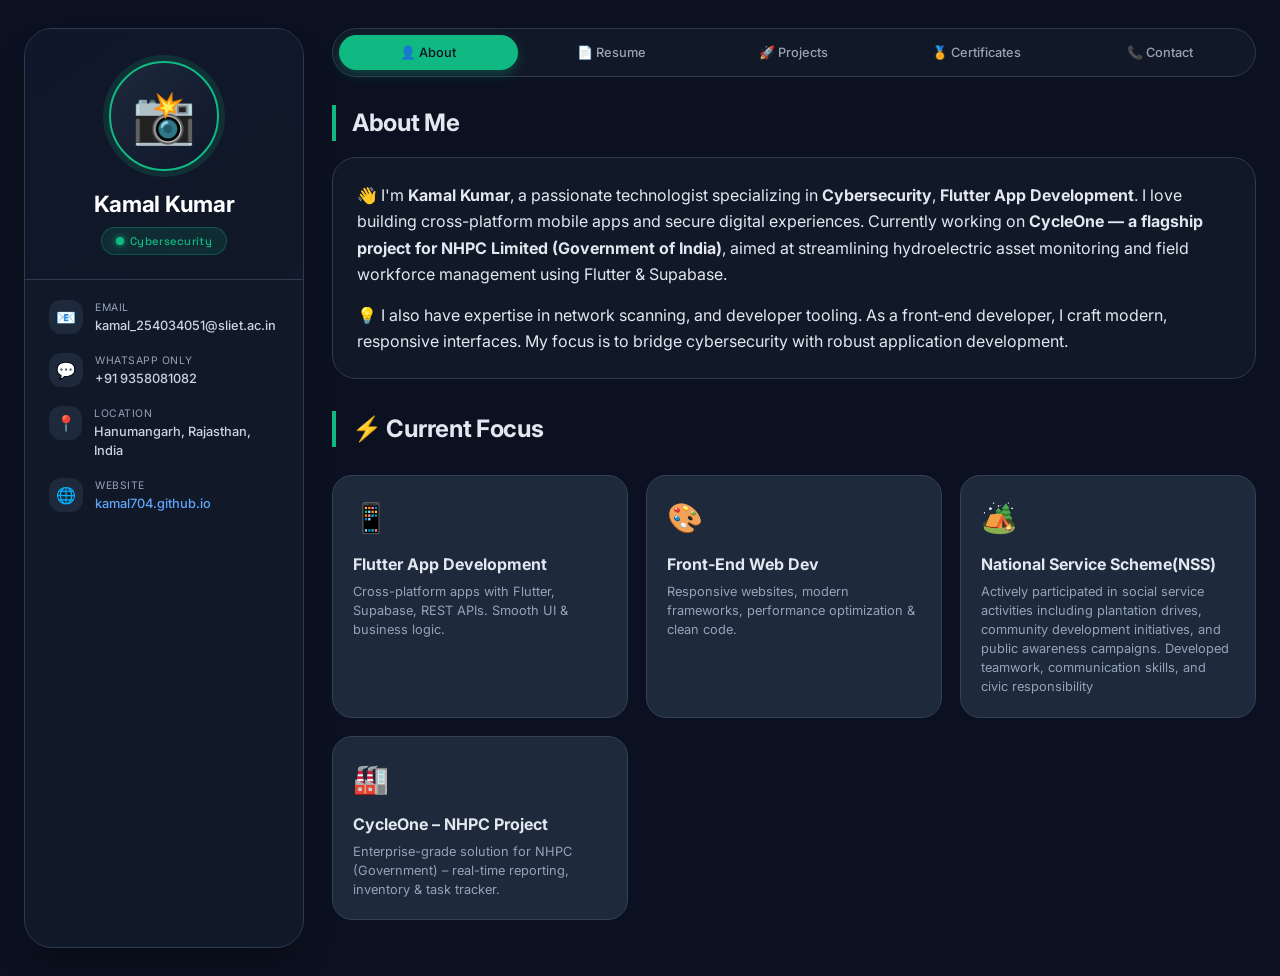
==== commit 44758a71: "Update email address in index.html" ====
--- a/index.html
+++ b/index.html
@@ -449,7 +449,7 @@
     <div class="info-list">
       <div class="info-item">
         <div class="info-icon">📧</div>
-        <div><div class="info-label">EMAIL</div><div class="info-value">kamalbajiya15@gmail.com</div></div>
+        <div><div class="info-label">EMAIL</div><div class="info-value">kamal_254034051@sliet.ac.in</div></div>
       </div>
       <div class="info-item">
         <div class="info-icon">💬</div>
@@ -699,4 +699,4 @@
   console.log("Portfolio updated: Kamal Kumar | CycleOne NHPC project, Flutter & Front-end focus, removed old sections & added WhatsApp/location.");
 </script>
 </body>
-</html>+</html>
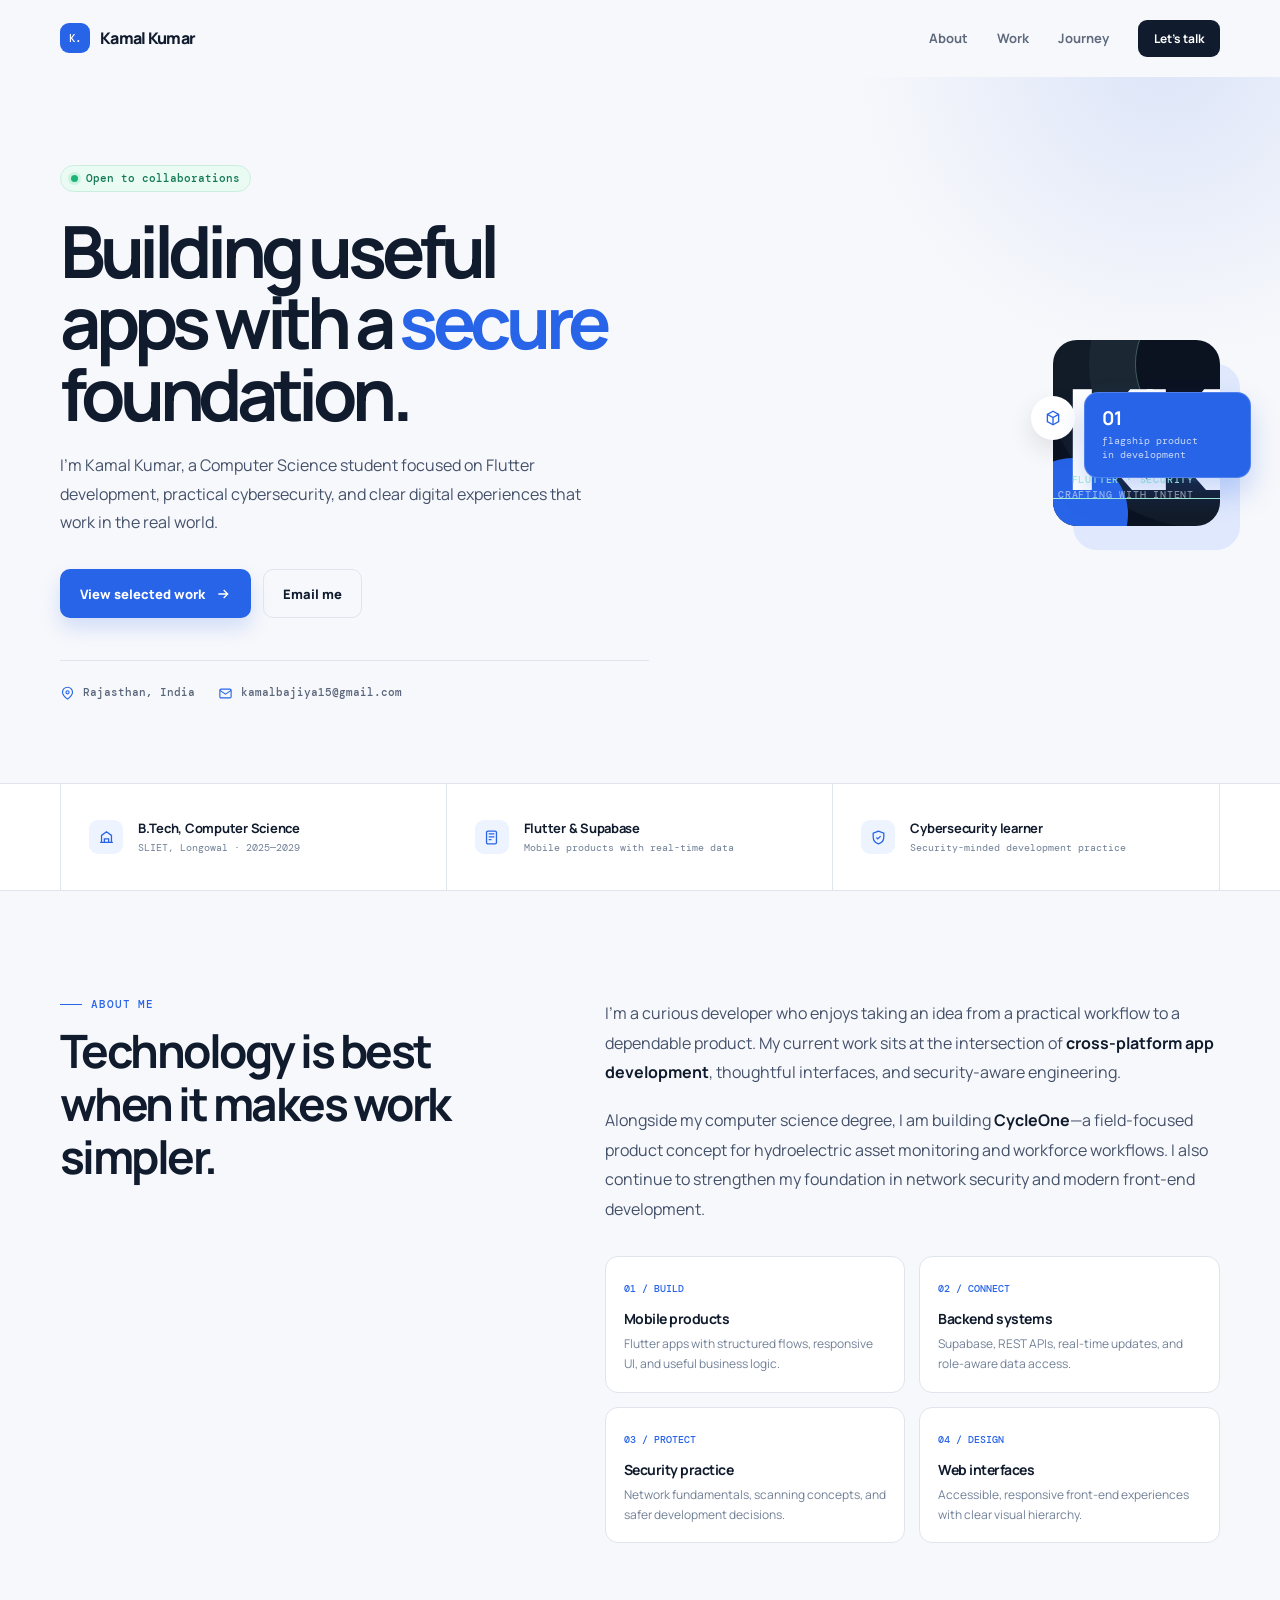
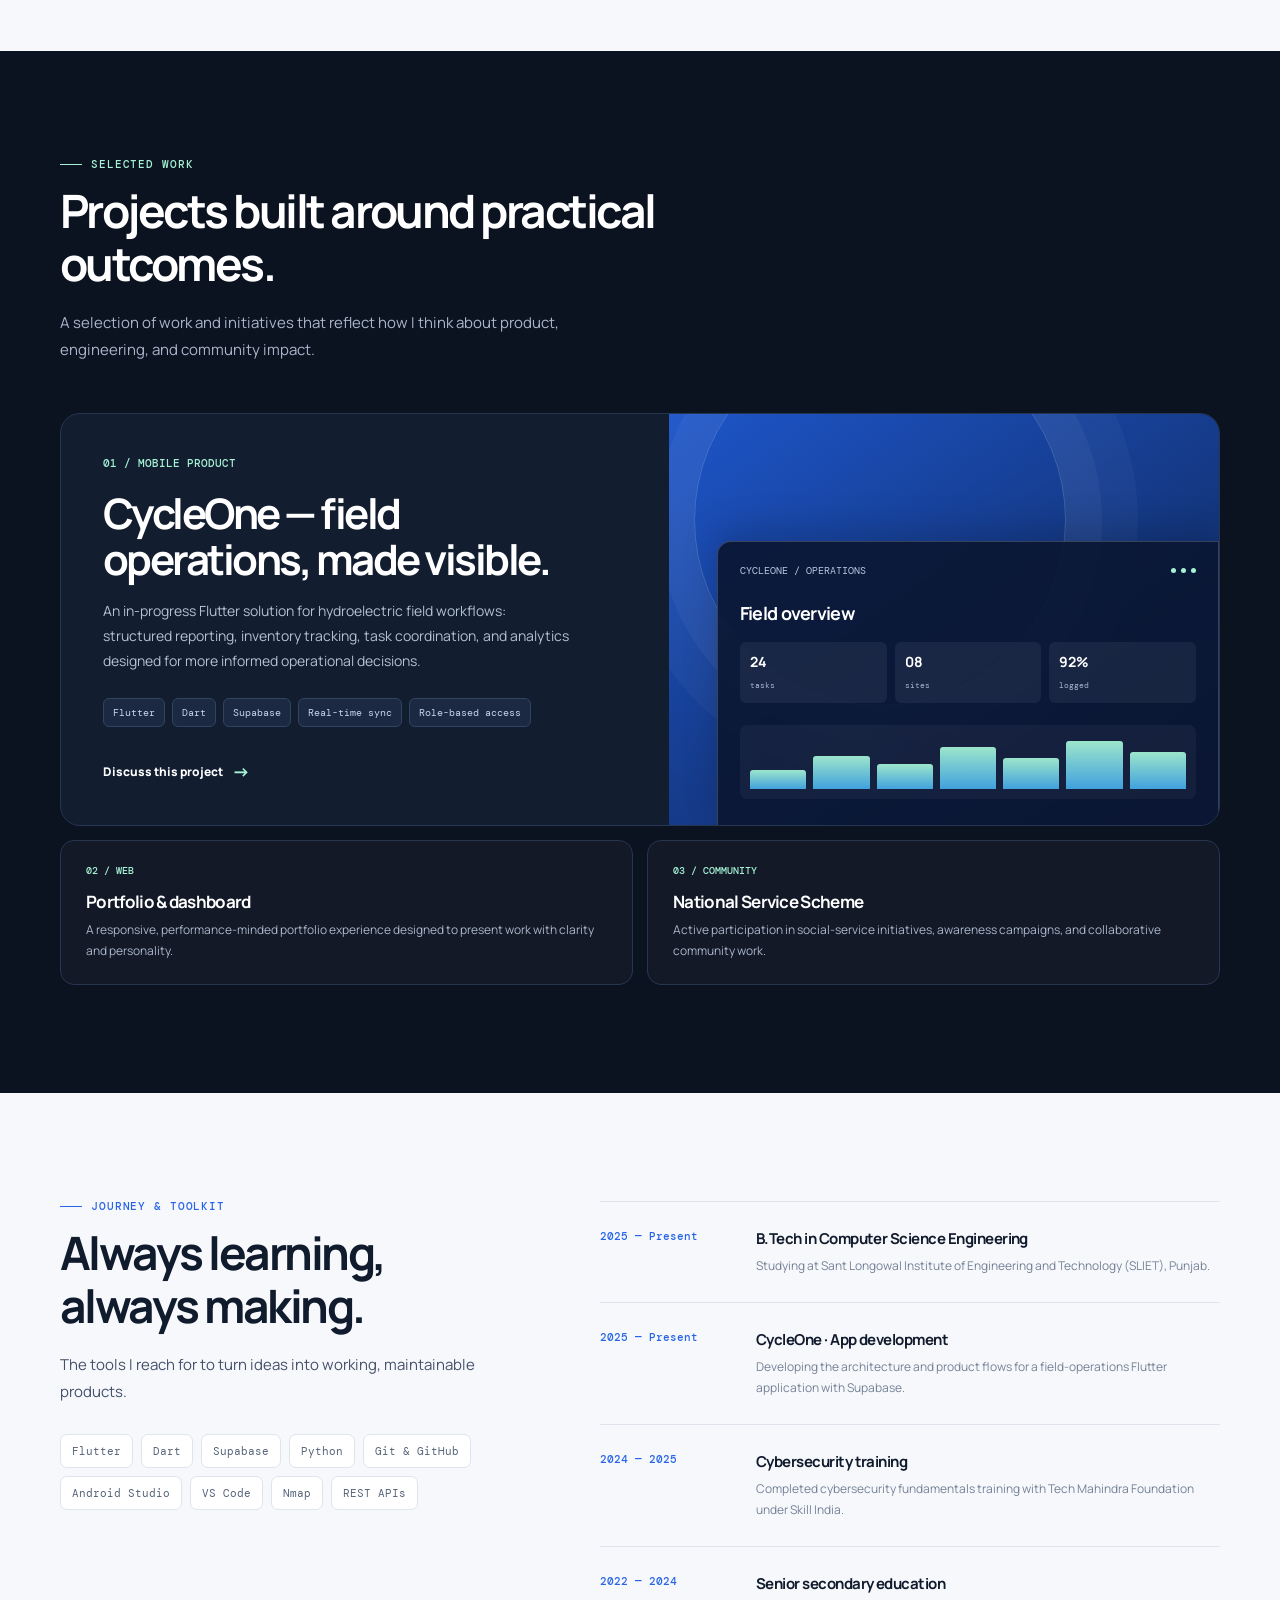
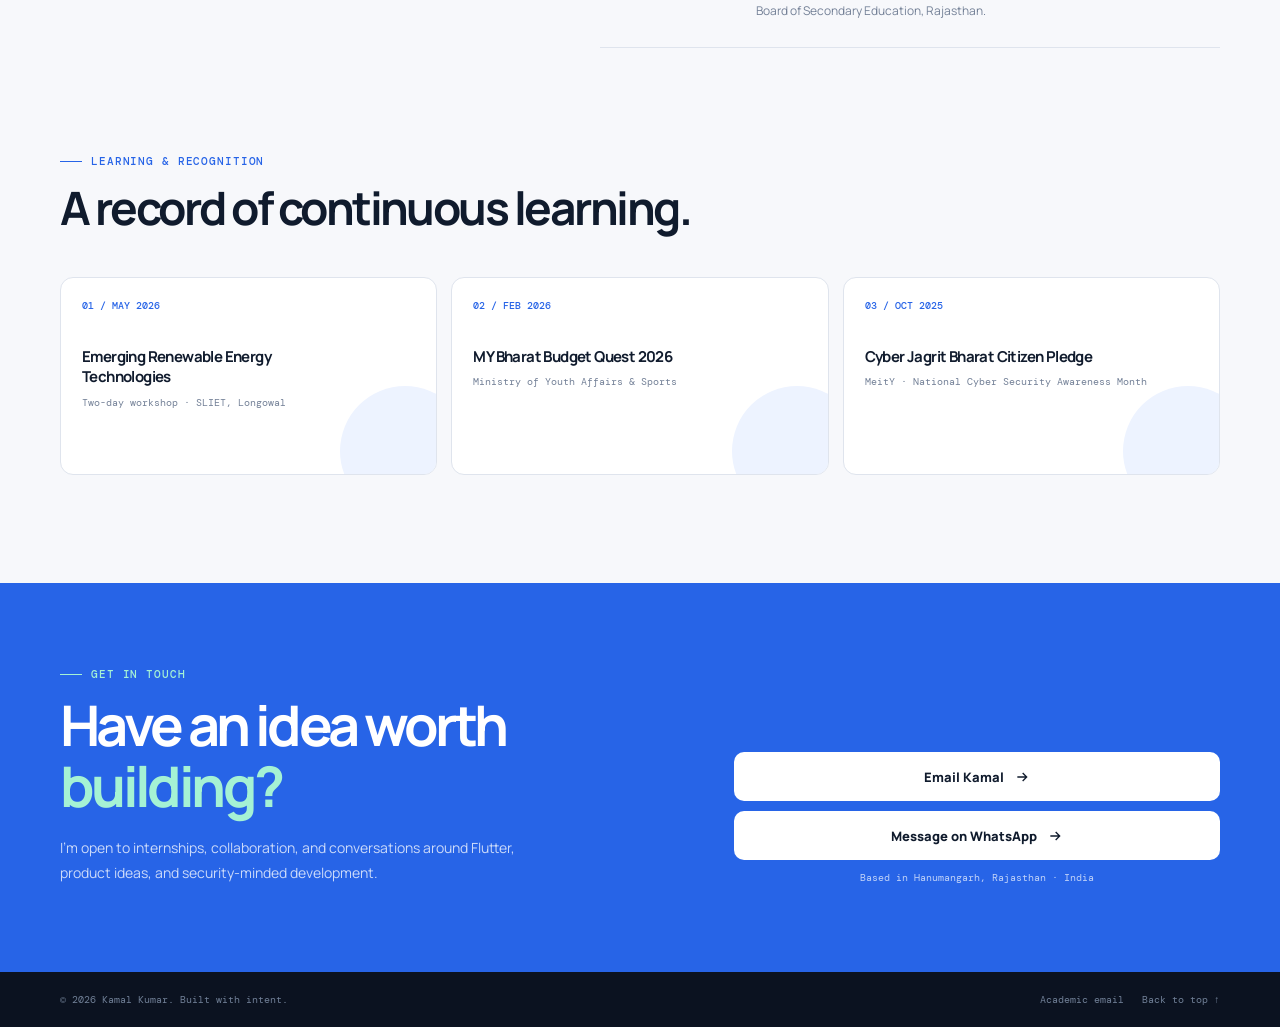
==== commit 44c9be9f: "Add files via upload" ====
--- a/index.html
+++ b/index.html
@@ -1,702 +1,417 @@
-<!DOCTYPE html>
+<!doctype html>
 <html lang="en">
 <head>
   <meta charset="UTF-8">
-  <meta name="viewport" content="width=device-width, initial-scale=1.0, user-scalable=yes">
-  <title>Kamal Kumar | Cybersecurity & App Developer Portfolio</title>
+  <meta name="viewport" content="width=device-width, initial-scale=1.0">
+  <meta name="description" content="Kamal Kumar is a Computer Science student building reliable Flutter applications and secure digital experiences.">
+  <meta name="theme-color" content="#0b1220">
+  <title>Kamal Kumar — Flutter Developer & Cybersecurity Learner</title>
   <link rel="preconnect" href="https://fonts.googleapis.com">
-  <link href="https://fonts.googleapis.com/css2?family=Inter:opsz,wght@14..32,300;14..32,400;14..32,500;14..32,600;14..32,700&family=Space+Grotesk:wght@400;500;600&display=swap" rel="stylesheet">
+  <link rel="preconnect" href="https://fonts.gstatic.com" crossorigin>
+  <link href="https://fonts.googleapis.com/css2?family=DM+Mono:wght@400;500&family=Manrope:wght@400;500;600;700;800&display=swap" rel="stylesheet">
   <style>
-    * {
+    :root {
+      --ink: #101b2d;
+      --ink-soft: #44516a;
+      --paper: #f7f8fb;
+      --white: #fff;
+      --line: #dfe4ed;
+      --blue: #2764e7;
+      --blue-deep: #1743ae;
+      --mint: #a5f2d4;
+      --navy: #0b1220;
+      --mono: "DM Mono", monospace;
+      --sans: "Manrope", sans-serif;
+    }
+
+    * { box-sizing: border-box; }
+    html { scroll-behavior: smooth; }
+    body {
       margin: 0;
-      padding: 0;
-      box-sizing: border-box;
-    }
-
-    body {
-      background: #0B1120;
-      font-family: 'Inter', sans-serif;
-      color: #E2E8F0;
-      line-height: 1.5;
-    }
-
-    :root {
-      --bg-deep: #0B1120;
-      --surface: #111827;
-      --card-bg: #1E293B;
-      --border-light: #2D3A4F;
-      --accent-green: #10B981;
-      --accent-blue: #3B82F6;
-      --text-dim: #94A3B8;
-      --glow: rgba(16, 185, 129, 0.2);
-    }
-
-    /* scroll */
-    ::-webkit-scrollbar {
-      width: 5px;
-    }
-    ::-webkit-scrollbar-track {
-      background: #0F172A;
-    }
-    ::-webkit-scrollbar-thumb {
-      background: var(--accent-green);
-      border-radius: 10px;
-    }
-
-    .wrapper {
-      max-width: 1280px;
-      margin: 0 auto;
-      padding: 28px 24px;
-      display: grid;
-      grid-template-columns: 280px 1fr;
-      gap: 28px;
-    }
-
-    /* sidebar */
-    .sidebar {
-      background: var(--surface);
-      border: 1px solid var(--border-light);
-      border-radius: 28px;
-      overflow: hidden;
-      backdrop-filter: blur(2px);
-      position: sticky;
-      top: 28px;
-      transition: all 0.2s;
-      box-shadow: 0 20px 35px -15px rgba(0,0,0,0.5);
-    }
-
-    .profile-card {
-      padding: 32px 24px 24px;
-      text-align: center;
-      background: linear-gradient(145deg, #0F172A, #111827);
-    }
-
-    .avatar-img {
-      width: 110px;
-      height: 110px;
-      background: linear-gradient(135deg, #1E293B, #0F172A);
-      border-radius: 50%;
+      color: var(--ink);
+      background: var(--paper);
+      font-family: var(--sans);
+      -webkit-font-smoothing: antialiased;
+    }
+    a { color: inherit; text-decoration: none; }
+    button, input, textarea { font: inherit; }
+    button { cursor: pointer; }
+    ::selection { color: #fff; background: var(--blue); }
+
+    .container { width: min(1160px, calc(100% - 48px)); margin: 0 auto; }
+    .eyebrow {
       display: flex;
       align-items: center;
-      justify-content: center;
-      margin: 0 auto 16px;
-      border: 2px solid var(--accent-green);
-      box-shadow: 0 0 0 6px rgba(16,185,129,0.15);
-      font-size: 3.2rem;
-      font-weight: 500;
-      transition: all 0.2s;
-    }
-
-    .profile-name {
-      font-size: 1.4rem;
-      font-weight: 700;
-      letter-spacing: -0.3px;
-      color: white;
-      margin-bottom: 6px;
-    }
-
-    .profile-badge {
-      background: rgba(16,185,129,0.12);
-      border: 1px solid rgba(16,185,129,0.3);
-      border-radius: 60px;
-      padding: 5px 14px;
-      font-size: 0.7rem;
-      font-weight: 500;
-      display: inline-flex;
-      align-items: center;
-      gap: 6px;
-      color: var(--accent-green);
-      font-family: 'Space Grotesk', monospace;
-      letter-spacing: 0.3px;
-    }
-
-    .status-dot {
-      width: 8px;
-      height: 8px;
-      background: #10B981;
-      border-radius: 50%;
-      display: inline-block;
-      box-shadow: 0 0 6px #10B981;
-    }
-
-    .info-list {
-      padding: 20px 24px;
-      border-top: 1px solid var(--border-light);
-    }
-
-    .info-item {
-      display: flex;
-      gap: 12px;
-      margin-bottom: 18px;
-      align-items: flex-start;
-    }
-    .info-icon {
-      width: 34px;
-      height: 34px;
-      background: #1E293B;
-      border-radius: 12px;
-      display: flex;
-      align-items: center;
-      justify-content: center;
-      color: var(--accent-green);
-      font-size: 1rem;
-    }
-    .info-label {
-      font-size: 0.65rem;
+      gap: 9px;
+      margin: 0 0 15px;
+      color: var(--blue);
+      font: 500 11px/1 var(--mono);
+      letter-spacing: .08em;
       text-transform: uppercase;
-      color: var(--text-dim);
-      letter-spacing: 0.05em;
-    }
-    .info-value {
-      font-size: 0.8rem;
-      font-weight: 500;
-      word-break: break-word;
-      color: #CBD5E1;
-    }
-    .info-value a {
-      color: #60A5FA;
-      text-decoration: none;
-    }
-
-    /* main */
-    .main {
-      min-width: 0;
-    }
-
-    /* tabs */
-    .tab-nav {
-      background: var(--surface);
-      border: 1px solid var(--border-light);
-      border-radius: 60px;
-      display: flex;
-      gap: 4px;
-      padding: 6px;
-      margin-bottom: 28px;
-      flex-wrap: wrap;
-    }
-    .tab-btn {
-      flex: 1;
-      background: transparent;
-      border: none;
-      padding: 10px 14px;
-      font-family: 'Inter', sans-serif;
-      font-weight: 500;
-      font-size: 0.8rem;
-      border-radius: 40px;
-      color: #9CA3AF;
-      cursor: pointer;
-      transition: all 0.2s;
-    }
-    .tab-btn.active {
-      background: #10B981;
-      color: #0B1120;
-      box-shadow: 0 4px 12px rgba(16,185,129,0.3);
-    }
-    .panel {
-      display: none;
-      animation: fade 0.3s ease;
-    }
-    .panel.active {
-      display: block;
-    }
-    @keyframes fade {
-      from { opacity: 0; transform: translateY(8px);}
-      to { opacity: 1; transform: translateY(0);}
-    }
-
-    .section-title {
-      font-size: 1.5rem;
-      font-weight: 700;
-      margin-bottom: 1rem;
-      letter-spacing: -0.3px;
-      border-left: 4px solid var(--accent-green);
-      padding-left: 16px;
-    }
-
-    .about-text {
-      background: #111827;
-      border: 1px solid #2D3A4F;
-      border-radius: 24px;
-      padding: 24px;
-      margin-bottom: 32px;
-      line-height: 1.65;
-    }
-
-    .focus-grid {
-      display: grid;
-      grid-template-columns: repeat(auto-fit, minmax(240px, 1fr));
-      gap: 18px;
-      margin: 28px 0;
-    }
-
-    .focus-card {
-      background: #1E293B;
-      border: 1px solid #334155;
-      border-radius: 20px;
-      padding: 20px;
-      transition: all 0.2s;
-    }
-    .focus-card:hover {
-      border-color: #10B981;
-      transform: translateY(-3px);
-    }
-    .focus-icon {
-      font-size: 1.8rem;
-      margin-bottom: 12px;
-    }
-    .focus-title {
-      font-weight: 700;
-      font-size: 1rem;
-      margin-bottom: 6px;
-    }
-    .focus-desc {
-      font-size: 0.8rem;
-      color: #94A3B8;
-    }
-
-    /* timeline */
-    .resume-block {
-      margin-bottom: 32px;
-    }
-    .timeline-item {
-      margin-bottom: 24px;
-      padding-left: 24px;
-      border-left: 2px solid #334155;
-      position: relative;
-    }
-    .timeline-item::before {
-      content: '';
-      width: 10px;
-      height: 10px;
-      background: #10B981;
-      border-radius: 50%;
-      position: absolute;
-      left: -6px;
-      top: 4px;
-    }
-    .timeline-date {
-      font-size: 0.7rem;
-      font-family: monospace;
-      color: #10B981;
-      background: rgba(16,185,129,0.1);
-      display: inline-block;
-      padding: 2px 10px;
-      border-radius: 20px;
-      margin-bottom: 8px;
-    }
-    .timeline-title {
-      font-weight: 700;
-      font-size: 1rem;
-    }
-
-    .skill-row {
-      display: flex;
-      flex-wrap: wrap;
-      gap: 12px;
-      margin-bottom: 12px;
-    }
-    .skill-tag {
-      background: #1E293B;
-      border: 1px solid #334155;
-      padding: 6px 14px;
-      border-radius: 40px;
-      font-size: 0.75rem;
-      font-weight: 500;
-    }
-
-    /* project grid */
-    .project-grid {
-      display: grid;
-      grid-template-columns: repeat(auto-fill, minmax(260px, 1fr));
-      gap: 20px;
-      margin-top: 20px;
-    }
-    .project-card {
-      background: #111827;
-      border: 1px solid #2D3A4F;
-      border-radius: 20px;
-      overflow: hidden;
-      transition: 0.2s;
-    }
-    .project-thumb {
-      background: #0F172A;
-      height: 130px;
-      display: flex;
-      align-items: center;
-      justify-content: center;
-      font-size: 2.5rem;
-      border-bottom: 1px solid #2D3A4F;
-    }
-    .project-body {
-      padding: 18px;
-    }
-    .project-title {
-      font-weight: 700;
-      margin-bottom: 6px;
-    }
-    .tech-badge {
-      display: inline-block;
-      background: #0F172A;
-      font-size: 0.65rem;
-      padding: 3px 8px;
-      border-radius: 20px;
-      margin-right: 6px;
-      margin-top: 8px;
-      color: #60A5FA;
-    }
-
-    /* certificates images */
-    .cert-grid {
-      display: grid;
-      grid-template-columns: repeat(auto-fill, minmax(240px, 1fr));
-      gap: 20px;
-    }
-    .cert-card {
-      background: #111827;
-      border: 1px solid #2D3A4F;
-      border-radius: 20px;
-      overflow: hidden;
-      transition: 0.2s;
-    }
-    .cert-img {
-      width: 100%;
-      height: 160px;
-      object-fit: cover;
-      background: #0F172A;
-      display: block;
-      border-bottom: 1px solid #2D3A4F;
-    }
-    .cert-info {
-      padding: 14px;
-    }
-    .cert-name {
-      font-weight: 600;
-      font-size: 0.85rem;
-    }
-
-    .contact-grid {
-      display: grid;
-      grid-template-columns: 1fr 1fr;
-      gap: 24px;
-    }
-    .contact-card {
-      background: #111827;
-      border-radius: 24px;
-      padding: 20px;
-      border: 1px solid #2D3A4F;
-    }
-
-    @media (max-width: 860px) {
-      .wrapper {
-        grid-template-columns: 1fr;
-        padding: 16px;
-      }
-      .sidebar {
-        position: static;
-      }
-      .contact-grid {
-        grid-template-columns: 1fr;
-      }
-    }
-    button, .form-submit {
-      background: #10B981;
-      border: none;
-      padding: 12px 24px;
-      border-radius: 40px;
-      font-weight: 600;
-      color: #0B1120;
-      cursor: pointer;
-      font-family: inherit;
-    }
-    input, textarea {
-      background: #1E293B;
-      border: 1px solid #334155;
-      padding: 12px 16px;
-      border-radius: 20px;
-      color: white;
-      width: 100%;
-      font-family: inherit;
-    }
-    .toast {
-      position: fixed;
-      bottom: 24px;
-      right: 24px;
-      background: #1E293B;
-      border-left: 4px solid #10B981;
-      padding: 12px 20px;
-      border-radius: 40px;
-      font-size: 0.8rem;
-      opacity: 0;
-      transition: 0.2s;
-      pointer-events: none;
+    }
+    .eyebrow::before { width: 22px; height: 1px; content: ""; background: currentColor; }
+    .section-heading { max-width: 650px; margin: 0; font-size: clamp(29px, 4vw, 46px); line-height: 1.15; letter-spacing: -.055em; }
+    .section-copy { max-width: 530px; margin: 18px 0 0; color: var(--ink-soft); font-size: 15px; line-height: 1.8; }
+
+    .site-header {
+      position: sticky;
+      z-index: 20;
+      top: 0;
+      background: rgba(247, 248, 251, .86);
+      border-bottom: 1px solid transparent;
+      backdrop-filter: blur(14px);
+      transition: border-color .2s, box-shadow .2s;
+    }
+    .site-header.scrolled { border-color: var(--line); box-shadow: 0 4px 24px rgba(16, 27, 45, .04); }
+    .nav { display: flex; align-items: center; justify-content: space-between; height: 76px; }
+    .brand { display: inline-flex; align-items: center; gap: 10px; font-weight: 800; letter-spacing: -.045em; }
+    .brand-mark { display: grid; width: 30px; height: 30px; place-items: center; color: #fff; background: var(--blue); border-radius: 9px; font: 500 11px/1 var(--mono); letter-spacing: -.12em; }
+    .nav-links { display: flex; gap: 29px; align-items: center; color: #5f6a7e; font-size: 13px; font-weight: 700; }
+    .nav-links a { transition: color .2s; }
+    .nav-links a:hover { color: var(--blue); }
+    .nav-cta { padding: 10px 16px; color: #fff; background: var(--ink); border-radius: 9px; font-size: 12px; font-weight: 700; transition: transform .2s, background .2s; }
+    .nav-cta:hover { background: var(--blue); transform: translateY(-1px); }
+    .menu-button { display: none; padding: 7px; color: var(--ink); background: transparent; border: 0; }
+    .menu-button svg { display: block; }
+
+    .hero { position: relative; overflow: hidden; padding: 88px 0 82px; }
+    .hero::after { position: absolute; z-index: -1; top: -350px; right: -210px; width: 650px; height: 650px; content: ""; background: radial-gradient(circle, rgba(39,100,231,.13), rgba(39,100,231,0) 67%); pointer-events: none; }
+    .hero-grid { display: grid; grid-template-columns: 1.08fr .92fr; gap: 70px; align-items: center; }
+    .availability { display: inline-flex; align-items: center; gap: 8px; padding: 7px 10px; color: #137a55; background: #e9fbf3; border: 1px solid #caefdf; border-radius: 100px; font: 500 11px/1 var(--mono); }
+    .availability i { display: block; width: 7px; height: 7px; background: #1db477; border-radius: 100%; box-shadow: 0 0 0 3px rgba(29,180,119,.14); }
+    h1 { max-width: 680px; margin: 23px 0 22px; font-size: clamp(43px, 5.7vw, 72px); line-height: .99; letter-spacing: -.075em; }
+    h1 .accent { color: var(--blue); }
+    .hero-copy { max-width: 550px; margin: 0; color: var(--ink-soft); font-size: 16px; line-height: 1.8; }
+    .hero-actions { display: flex; gap: 12px; align-items: center; margin-top: 32px; }
+    .button { display: inline-flex; gap: 10px; align-items: center; justify-content: center; min-height: 49px; padding: 0 19px; border: 1px solid transparent; border-radius: 10px; font-size: 13px; font-weight: 800; transition: transform .2s, box-shadow .2s, border-color .2s, background .2s; }
+    .button svg { width: 16px; height: 16px; }
+    .button-primary { color: #fff; background: var(--blue); box-shadow: 0 10px 20px rgba(39,100,231,.18); }
+    .button-primary:hover { background: var(--blue-deep); box-shadow: 0 13px 24px rgba(39,100,231,.26); transform: translateY(-2px); }
+    .button-secondary { color: var(--ink); background: transparent; border-color: var(--line); }
+    .button-secondary:hover { background: #fff; border-color: #bdc8d9; transform: translateY(-2px); }
+    .quick-info { display: flex; gap: 23px; margin-top: 42px; padding-top: 24px; border-top: 1px solid var(--line); }
+    .quick-item { display: flex; gap: 8px; align-items: center; color: #59657a; font: 500 11px/1.45 var(--mono); }
+    .quick-item svg { width: 15px; height: 15px; color: var(--blue); }
+
+    .portrait-wrap { position: relative; max-width: 420px; margin-left: auto; }
+    .portrait { position: relative; display: flex; aspect-ratio: .9; align-items: center; justify-content: center; overflow: hidden; color: #fff; background: var(--navy); border-radius: 24px; box-shadow: 20px 24px 0 #dfe8fc; }
+    .portrait::before { position: absolute; top: -26%; right: -35%; width: 85%; aspect-ratio: 1; content: ""; border: 1px solid rgba(165,242,212,.34); border-radius: 50%; box-shadow: 0 0 0 46px rgba(165,242,212,.06), 0 0 0 92px rgba(165,242,212,.04); }
+    .portrait::after { position: absolute; bottom: -24%; left: -22%; width: 67%; aspect-ratio: 1; content: ""; background: var(--blue); border-radius: 50%; }
+    .portrait-initials { position: relative; z-index: 1; padding: 13px 10px 5px; border-bottom: 1px solid var(--mint); font-size: clamp(82px, 12vw, 140px); font-weight: 800; line-height: .8; letter-spacing: -.14em; }
+    .portrait-label { position: absolute; z-index: 2; right: 26px; bottom: 24px; color: var(--mint); font: 500 10px/1.5 var(--mono); letter-spacing: .08em; text-align: right; text-transform: uppercase; }
+    .portrait-label span { display: block; color: rgba(255,255,255,.55); }
+    .orbit-dot { position: absolute; z-index: 3; top: 56px; left: -22px; display: grid; width: 44px; height: 44px; place-items: center; color: var(--blue); background: #fff; border-radius: 50%; box-shadow: 0 10px 25px rgba(16,27,45,.11); }
+    .orbit-dot svg { width: 18px; }
+    .experience-card { position: absolute; z-index: 3; right: -31px; bottom: 48px; width: 167px; padding: 15px 17px; color: #fff; background: var(--blue); border: 1px solid rgba(255,255,255,.18); border-radius: 14px; box-shadow: 0 15px 28px rgba(39,100,231,.25); }
+    .experience-card strong { display: block; font-size: 19px; line-height: 1.1; letter-spacing: -.055em; }
+    .experience-card span { display: block; margin-top: 5px; color: rgba(255,255,255,.75); font: 10px/1.4 var(--mono); }
+
+    .credentials { border-top: 1px solid var(--line); border-bottom: 1px solid var(--line); background: #fff; }
+    .credentials-inner { display: grid; grid-template-columns: repeat(3, 1fr); }
+    .credential { display: flex; gap: 15px; align-items: center; min-height: 106px; padding: 24px 28px; border-right: 1px solid var(--line); }
+    .credential:first-child { border-left: 1px solid var(--line); }
+    .credential-icon { display: grid; flex: 0 0 auto; width: 34px; height: 34px; place-items: center; color: var(--blue); background: #edf3ff; border-radius: 9px; }
+    .credential-icon svg { width: 17px; }
+    .credential strong { display: block; font-size: 13px; letter-spacing: -.02em; }
+    .credential span { display: block; margin-top: 4px; color: #718097; font: 10px/1.45 var(--mono); }
+
+    section { padding: 108px 0; }
+    .intro-layout { display: grid; grid-template-columns: .85fr 1.15fr; gap: 90px; align-items: start; }
+    .intro-content > p { margin: 0; color: var(--ink-soft); font-size: 16px; line-height: 1.85; }
+    .intro-content > p + p { margin-top: 18px; }
+    .intro-content strong { color: var(--ink); }
+    .skills { display: grid; grid-template-columns: repeat(2, 1fr); gap: 14px; margin-top: 32px; }
+    .skill { padding: 18px; background: #fff; border: 1px solid var(--line); border-radius: 13px; transition: transform .2s, box-shadow .2s; }
+    .skill:hover { box-shadow: 0 14px 27px rgba(16,27,45,.06); transform: translateY(-3px); }
+    .skill-index { color: var(--blue); font: 500 10px var(--mono); }
+    .skill h3 { margin: 12px 0 6px; font-size: 14px; letter-spacing: -.035em; }
+    .skill p { margin: 0; color: #718097; font-size: 12px; line-height: 1.65; }
+
+    .work { background: var(--navy); color: #fff; }
+    .work .eyebrow { color: var(--mint); }
+    .work .section-heading { color: #fff; }
+    .work .section-copy { color: #aab6ca; }
+    .project-feature { display: grid; grid-template-columns: 1.05fr .95fr; gap: 0; margin-top: 50px; overflow: hidden; background: #121d30; border: 1px solid #263650; border-radius: 20px; }
+    .project-content { padding: 42px; }
+    .project-number { color: var(--mint); font: 500 11px var(--mono); }
+    .project-content h3 { max-width: 470px; margin: 20px 0 15px; font-size: clamp(28px, 3.5vw, 42px); line-height: 1.1; letter-spacing: -.06em; }
+    .project-content p { max-width: 470px; margin: 0; color: #b4c0d3; font-size: 14px; line-height: 1.8; }
+    .tags { display: flex; flex-wrap: wrap; gap: 7px; margin-top: 25px; }
+    .tag { padding: 7px 9px; color: #c7d5ed; background: #1b2a42; border: 1px solid #31445f; border-radius: 6px; font: 10px var(--mono); }
+    .project-link { display: inline-flex; gap: 9px; align-items: center; margin-top: 32px; color: #fff; font-size: 12px; font-weight: 800; }
+    .project-link::after { content: "→"; color: var(--mint); font-size: 18px; transition: transform .2s; }
+    .project-link:hover::after { transform: translateX(4px); }
+    .project-visual { position: relative; min-height: 385px; overflow: hidden; background: linear-gradient(145deg, #1d55c9, #0e224d); }
+    .project-visual::before { position: absolute; top: -80px; left: 25px; width: 370px; height: 370px; content: ""; border: 1px solid rgba(255,255,255,.18); border-radius: 50%; box-shadow: 0 0 0 36px rgba(255,255,255,.04), 0 0 0 72px rgba(255,255,255,.03); }
+    .dashboard { position: absolute; right: 0; bottom: 0; left: 48px; height: 284px; padding: 22px; background: rgba(10,22,48,.9); border: 1px solid rgba(255,255,255,.18); border-bottom: 0; border-radius: 14px 0 0 0; box-shadow: 0 -12px 35px rgba(0,0,0,.17); }
+    .dash-top { display: flex; align-items: center; justify-content: space-between; color: #b8c6e2; font: 10px var(--mono); }
+    .dash-dots { display: flex; gap: 5px; }
+    .dash-dots i { display: block; width: 5px; height: 5px; background: #a5f2d4; border-radius: 50%; }
+    .dash-title { margin-top: 24px; color: #fff; font-size: 18px; font-weight: 700; letter-spacing: -.04em; }
+    .dash-stats { display: grid; grid-template-columns: repeat(3, 1fr); gap: 8px; margin-top: 17px; }
+    .dash-stat { padding: 10px; background: rgba(255,255,255,.06); border-radius: 6px; }
+    .dash-stat b { display: block; font-size: 14px; }
+    .dash-stat span { color: #a5b4ce; font: 8px var(--mono); }
+    .chart { display: flex; gap: 7px; align-items: end; height: 74px; margin-top: 22px; padding: 10px; background: rgba(255,255,255,.04); border-radius: 7px; }
+    .chart i { display: block; flex: 1; background: linear-gradient(#a5f2d4, #44a9e7); border-radius: 3px 3px 0 0; opacity: .94; }
+    .project-grid { display: grid; grid-template-columns: repeat(2, 1fr); gap: 14px; margin-top: 14px; }
+    .small-project { padding: 23px 25px; background: rgba(255,255,255,.03); border: 1px solid #263650; border-radius: 14px; }
+    .small-project .project-number { font-size: 10px; }
+    .small-project h3 { margin: 13px 0 7px; font-size: 17px; letter-spacing: -.04em; }
+    .small-project p { margin: 0; color: #aab6ca; font-size: 12px; line-height: 1.7; }
+
+    .journey-grid { display: grid; grid-template-columns: .83fr 1.17fr; gap: 100px; align-items: start; }
+    .tool-list { display: flex; flex-wrap: wrap; gap: 8px; margin-top: 29px; }
+    .tool { padding: 9px 11px; background: #fff; border: 1px solid var(--line); border-radius: 7px; color: #56647a; font: 11px var(--mono); }
+    .timeline { border-top: 1px solid var(--line); }
+    .timeline-item { display: grid; grid-template-columns: 130px 1fr; gap: 26px; padding: 26px 0; border-bottom: 1px solid var(--line); }
+    .timeline-date { color: var(--blue); font: 500 11px/1.5 var(--mono); }
+    .timeline-item h3 { margin: 0 0 7px; font-size: 15px; letter-spacing: -.035em; }
+    .timeline-item p { max-width: 500px; margin: 0; color: #748197; font-size: 12px; line-height: 1.7; }
+
+    .certifications { padding-top: 0; }
+    .certificate-grid { display: grid; grid-template-columns: repeat(3, 1fr); gap: 14px; margin-top: 42px; }
+    .certificate { position: relative; min-height: 198px; padding: 21px; overflow: hidden; background: #fff; border: 1px solid var(--line); border-radius: 13px; }
+    .certificate::after { position: absolute; right: -34px; bottom: -42px; width: 130px; height: 130px; content: ""; background: #edf3ff; border-radius: 50%; }
+    .certificate-index { position: relative; z-index: 1; color: var(--blue); font: 500 10px var(--mono); }
+    .certificate h3 { position: relative; z-index: 1; max-width: 230px; margin: 35px 0 7px; font-size: 15px; line-height: 1.35; letter-spacing: -.04em; }
+    .certificate p { position: relative; z-index: 1; margin: 0; color: #738097; font: 10px/1.5 var(--mono); }
+
+    .contact { padding: 86px 0; color: #fff; background: var(--blue); }
+    .contact-grid { display: grid; grid-template-columns: 1.1fr .9fr; gap: 80px; align-items: end; }
+    .contact .eyebrow { color: var(--mint); }
+    .contact h2 { max-width: 640px; margin: 0; color: #fff; font-size: clamp(35px, 4.6vw, 56px); line-height: 1.08; letter-spacing: -.065em; }
+    .contact h2 span { color: var(--mint); }
+    .contact-copy { max-width: 500px; margin: 19px 0 0; color: rgba(255,255,255,.76); font-size: 14px; line-height: 1.8; }
+    .contact-actions { display: flex; flex-direction: column; align-items: stretch; gap: 10px; }
+    .contact .button { color: var(--ink); background: #fff; }
+    .contact .button:hover { background: var(--mint); }
+    .contact-note { color: rgba(255,255,255,.72); font: 10px/1.55 var(--mono); text-align: center; }
+    .site-footer { padding: 21px 0; color: #718097; background: var(--navy); }
+    .footer-inner { display: flex; align-items: center; justify-content: space-between; font: 10px var(--mono); }
+    .footer-links { display: flex; gap: 18px; }
+    .footer-links a:hover { color: #fff; }
+
+    .reveal { opacity: 0; transform: translateY(16px); transition: opacity .65s ease, transform .65s ease; }
+    .reveal.visible { opacity: 1; transform: translateY(0); }
+
+    @media (max-width: 850px) {
+      .nav-links { position: absolute; top: 76px; right: 0; left: 0; display: none; flex-direction: column; gap: 0; align-items: stretch; padding: 12px 24px 20px; background: rgba(247,248,251,.98); border-bottom: 1px solid var(--line); box-shadow: 0 14px 18px rgba(16,27,45,.06); }
+      .nav-links.open { display: flex; }
+      .nav-links a { padding: 12px 0; }
+      .nav-cta { margin-top: 6px; text-align: center; }
+      .menu-button { display: block; }
+      .hero { padding-top: 62px; }
+      .hero-grid, .intro-layout, .journey-grid, .contact-grid { grid-template-columns: 1fr; gap: 52px; }
+      .portrait-wrap { width: min(100% - 25px, 380px); margin: 0 auto; }
+      .credentials-inner { grid-template-columns: 1fr; }
+      .credential, .credential:first-child { min-height: 88px; border-right: 0; border-left: 0; border-bottom: 1px solid var(--line); }
+      .credential:last-child { border-bottom: 0; }
+      .project-feature { grid-template-columns: 1fr; }
+      .project-visual { min-height: 335px; }
+      .contact-actions { max-width: 390px; }
+    }
+    @media (max-width: 560px) {
+      .container { width: min(100% - 32px, 1160px); }
+      .nav { height: 67px; }
+      .nav-links { top: 67px; }
+      .hero { padding: 50px 0 62px; }
+      h1 { font-size: 45px; }
+      .hero-copy { font-size: 14px; }
+      .hero-actions, .quick-info { flex-wrap: wrap; }
+      .button { min-height: 46px; padding: 0 15px; }
+      .quick-info { gap: 13px 19px; }
+      .experience-card { right: -13px; bottom: 27px; }
+      .orbit-dot { top: 25px; left: -15px; }
+      section { padding: 76px 0; }
+      .skills, .project-grid, .certificate-grid { grid-template-columns: 1fr; }
+      .project-content { padding: 29px 24px; }
+      .dashboard { left: 23px; padding: 17px; }
+      .dash-title { margin-top: 18px; }
+      .timeline-item { grid-template-columns: 1fr; gap: 8px; }
+      .footer-inner { gap: 14px; align-items: flex-start; flex-direction: column; }
     }
   </style>
 </head>
 <body>
-
-<div class="wrapper">
-  <!-- SIDEBAR -->
-  <aside class="sidebar">
-    <div class="profile-card">
-      <div class="avatar-img">
-        📸
-      </div>
-      <div class="profile-name">Kamal Kumar</div>
-      <div class="profile-badge">
-        <span class="status-dot"></span> Cybersecurity
-      </div>
+  <header class="site-header" id="top">
+    <div class="container nav">
+      <a class="brand" href="#top" aria-label="Kamal Kumar home"><span class="brand-mark">K.</span> Kamal Kumar</a>
+      <button class="menu-button" id="menuButton" aria-label="Open navigation" aria-expanded="false">
+        <svg viewBox="0 0 24 24" fill="none" stroke="currentColor" stroke-width="2" aria-hidden="true"><path d="M4 7h16M4 12h16M4 17h16"/></svg>
+      </button>
+      <nav class="nav-links" id="navLinks" aria-label="Main navigation">
+        <a href="#about">About</a>
+        <a href="#work">Work</a>
+        <a href="#journey">Journey</a>
+        <a href="#contact" class="nav-cta">Let's talk</a>
+      </nav>
     </div>
-    <div class="info-list">
-      <div class="info-item">
-        <div class="info-icon">📧</div>
-        <div><div class="info-label">EMAIL</div><div class="info-value">kamal_254034051@sliet.ac.in</div></div>
-      </div>
-      <div class="info-item">
-        <div class="info-icon">💬</div>
-        <div><div class="info-label">WHATSAPP ONLY</div><div class="info-value">+91 9358081082</div></div>
-      </div>
-      <div class="info-item">
-        <div class="info-icon">📍</div>
-        <div><div class="info-label">LOCATION</div><div class="info-value">Hanumangarh, Rajasthan, India</div></div>
-      </div>
-      <div class="info-item">
-        <div class="info-icon">🌐</div>
-        <div><div class="info-label">WEBSITE</div><div class="info-value"><a href="https://kamal704.github.io/WEBSITE/" target="_blank">kamal704.github.io</a></div></div>
+  </header>
+
+  <main>
+    <section class="hero">
+      <div class="container hero-grid">
+        <div class="reveal">
+          <div class="availability"><i></i> Open to collaborations</div>
+          <h1>Building useful apps with a <span class="accent">secure</span> foundation.</h1>
+          <p class="hero-copy">I'm Kamal Kumar, a Computer Science student focused on Flutter development, practical cybersecurity, and clear digital experiences that work in the real world.</p>
+          <div class="hero-actions">
+            <a class="button button-primary" href="#work">View selected work <svg viewBox="0 0 24 24" fill="none" stroke="currentColor" stroke-width="2" aria-hidden="true"><path d="M5 12h14M13 6l6 6-6 6"/></svg></a>
+            <a class="button button-secondary" href="mailto:kamalbajiya15@gmail.com">Email me</a>
+          </div>
+          <div class="quick-info">
+            <span class="quick-item"><svg viewBox="0 0 24 24" fill="none" stroke="currentColor" stroke-width="1.8" aria-hidden="true"><path d="M20 10c0 5-8 11-8 11S4 15 4 10a8 8 0 1 1 16 0Z"/><circle cx="12" cy="10" r="2.5"/></svg> Rajasthan, India</span>
+            <span class="quick-item"><svg viewBox="0 0 24 24" fill="none" stroke="currentColor" stroke-width="1.8" aria-hidden="true"><rect x="3" y="5" width="18" height="14" rx="2"/><path d="m3 7 9 6 9-6"/></svg> kamalbajiya15@gmail.com</span>
+          </div>
+        </div>
+        <div class="portrait-wrap reveal">
+          <div class="orbit-dot" aria-hidden="true"><svg viewBox="0 0 24 24" fill="none" stroke="currentColor" stroke-width="1.8"><path d="M12 3 4.5 7.1v9.8L12 21l7.5-4.1V7.1L12 3Z"/><path d="m4.5 7.1 7.5 4.2 7.5-4.2M12 11.3V21"/></svg></div>
+          <div class="portrait">
+            <div class="portrait-initials">KK</div>
+            <div class="portrait-label">Flutter · Security<span>Crafting with intent</span></div>
+          </div>
+          <div class="experience-card"><strong>01</strong><span>flagship product<br>in development</span></div>
+        </div>
+      </div>
+    </section>
+
+    <div class="credentials">
+      <div class="container credentials-inner">
+        <div class="credential">
+          <div class="credential-icon"><svg viewBox="0 0 24 24" fill="none" stroke="currentColor" stroke-width="1.8"><path d="M3 19h18M5 19V9l7-5 7 5v10M9 19v-5h6v5"/></svg></div>
+          <div><strong>B.Tech, Computer Science</strong><span>SLIET, Longowal · 2025—2029</span></div>
+        </div>
+        <div class="credential">
+          <div class="credential-icon"><svg viewBox="0 0 24 24" fill="none" stroke="currentColor" stroke-width="1.8"><rect x="5" y="3" width="14" height="18" rx="2"/><path d="M8 7h8M8 11h8M8 15h4"/></svg></div>
+          <div><strong>Flutter & Supabase</strong><span>Mobile products with real-time data</span></div>
+        </div>
+        <div class="credential">
+          <div class="credential-icon"><svg viewBox="0 0 24 24" fill="none" stroke="currentColor" stroke-width="1.8"><path d="M12 3 4.5 6v5c0 4.6 3.2 8.8 7.5 10 4.3-1.2 7.5-5.4 7.5-10V6L12 3Z"/><path d="m9 12 2 2 4-4"/></svg></div>
+          <div><strong>Cybersecurity learner</strong><span>Security-minded development practice</span></div>
+        </div>
       </div>
     </div>
-  </aside>
-
-  <!-- MAIN CONTENT -->
-  <div class="main">
-    <div class="tab-nav">
-      <button class="tab-btn active" data-tab="about">👤 About</button>
-      <button class="tab-btn" data-tab="resume">📄 Resume</button>
-      <button class="tab-btn" data-tab="portfolio">🚀 Projects</button>
-      <button class="tab-btn" data-tab="certs">🏅 Certificates</button>
-      <button class="tab-btn" data-tab="contact">📞 Contact</button>
-    </div>
-
-    <!-- ABOUT PANEL -->
-    <div id="about" class="panel active">
-      <div class="section-title">About Me</div>
-      <div class="about-text">
-        <p>👋 I'm <strong>Kamal Kumar</strong>, a passionate technologist specializing in <strong>Cybersecurity</strong>, <strong>Flutter App Development</strong>. I love building cross-platform mobile apps and secure digital experiences. Currently working on <strong>CycleOne — a flagship project for NHPC Limited (Government of India)</strong>, aimed at streamlining hydroelectric asset monitoring and field workforce management using Flutter & Supabase.</p>
-        <p style="margin-top: 14px;">💡 I also have expertise in  network scanning, and developer tooling. As a front‑end developer, I craft modern, responsive interfaces. My focus is to bridge cybersecurity with robust application development.</p>
-      </div>
-
-      <!-- current focus replacing old "what i do" -->
-      <div class="section-title" style="margin-top: 10px;">⚡ Current Focus</div>
-      <div class="focus-grid">
-        <div class="focus-card">
-          <div class="focus-icon">📱</div>
-          <div class="focus-title">Flutter App Development</div>
-          <div class="focus-desc">Cross-platform apps with Flutter, Supabase, REST APIs. Smooth UI & business logic.</div>
-        </div>
-        <div class="focus-card">
-          <div class="focus-icon">🎨</div>
-          <div class="focus-title">Front‑End Web Dev</div>
-          <div class="focus-desc">Responsive websites, modern frameworks, performance optimization & clean code.</div>
-        </div>
-         <div class="focus-card">
-          <div class="focus-icon">🏕️</div>
-          <div class="focus-title">National Service Scheme(NSS)</div>
-          <div class="focus-desc">Actively participated in social service activities including plantation drives, community development initiatives, and public awareness campaigns. Developed teamwork, communication skills, and civic responsibility</div>
-        </div>
-        <div class="focus-card">
-          <div class="focus-icon">🏭</div>
-          <div class="focus-title">CycleOne – NHPC Project</div>
-          <div class="focus-desc">Enterprise-grade solution for NHPC (Government) – real-time reporting, inventory & task tracker.</div>
-        </div>
-      </div>
-    </div>
-
-    <!-- RESUME PANEL (updated education, experience, skills) -->
-    <div id="resume" class="panel">
-      <div class="section-title">Education & Experience</div>
-      <div class="resume-block">
-        <div class="timeline-item">
-          <div class="timeline-date">2025 – 2029</div>
-          <div class="timeline-title">B.Tech in Computer Science Engineering</div>
-          <div style="font-size:0.8rem; color:#94A3B8;">SLIET (Deemed University), Longowal, Punjab</div>
-        </div>
-        <div class="timeline-item">
-          <div class="timeline-date">2022 – 2024</div>
-          <div class="timeline-title">Senior Secondary Schooling (12th)</div>
-          <div style="font-size:0.8rem; color:#94A3B8;">Board of Secondary Education, Rajasthan</div>
-        </div>
-      </div>
-
-      <div class="section-title" style="margin-top: 12px;">💼 Experience & Projects</div>
-      <div class="resume-block">
-        <div class="timeline-item">
-          <div class="timeline-date">2025 – Present (In Progress)</div>
-          <div class="timeline-title">CycleOne App Developer — NHPC Limited (Govt. Project)</div>
-          <div style="font-size:0.8rem; color:#B9C8E6;">Developing a full-stack Flutter app for hydroelectric plant data collection, task workflow & analytics. Supabase backend, realtime sync, role-based access.</div>
-        </div>
-        <div class="timeline-item">
-          <div class="timeline-date">2024 – 2025</div>
-          <div class="timeline-title">Cybersecurity Training (Remote)</div>
-          <div style="font-size:0.8rem; color:#B9C8E6;"> Tech Mahindra Foundation (Skill India) Completed training in cybersecurity fundamentals and practicals security concepts.</div>
-        </div>
-      </div>
-
-      <div class="section-title">🛠️ Tech Stack & Skills</div>
-      <div style="margin-bottom: 20px;">
-        <div class="skill-row">
-          <span class="skill-tag">Flutter & Dart</span>
-          <span class="skill-tag">App Development</span>
-          <span class="skill-tag">Supabase</span>
-          <span class="skill-tag">Android Studio</span>
-          <span class="skill-tag">Git & GitHub</span>
-          
-          <span class="skill-tag">Python</span>
-          <span class="skill-tag">Network Security</span>
-          
-          <span class="skill-tag">Nmap</span>
-        </div>
-        <div class="skill-row" style="margin-top: 12px;">
-          <span class="skill-tag">🔐 App Security</span>
-          <span class="skill-tag">📱 CycleOne (NHPC tool)</span>
-         
-          <span class="skill-tag">Android Studio Profiler</span>
-        </div>
-      </div>
-    </div>
-
-    <!-- PORTFOLIO / PROJECTS (replaced password tool -> CycleOne & removed web security) -->
-    <div id="portfolio" class="panel">
-      <div class="section-title">Featured Projects</div>
-      <div class="project-grid">
-        <!-- CycleOne main project -->
-        <div class="project-card">
-          <div class="project-thumb">🏭📱</div>
-          <div class="project-body">
-            <div class="project-title">CycleOne – NHPC Govt Project</div>
-            <div style="font-size:0.75rem; color:#94A3B8;">Flutter enterprise solution for hydro-power asset management. Real-time data sync, offline support, reporting dashboard & admin panel.</div>
-            <div><span class="tech-badge">Flutter</span><span class="tech-badge">Supabase</span><span class="tech-badge">Android Studio</span><span class="tech-badge">GitHub</span></div>
-          </div>
-        </div>
-      
-        <div class="project-card">
-          <div class="project-thumb">🌐</div>
-          <div class="project-body">
-            <div class="project-title">Portfolio & Dashboard</div>
-            <div style="font-size:0.75rem; color:#94A3B8;">Modern interactive portfolio with theme toggles, responsive design and dynamic project showcase.</div>
-            <div><span class="tech-badge">HTML/CSS/JS</span><span class="tech-badge">Front-end</span></div>
-          </div>
-        </div>
-        <div class="project-card">
-          <div class="project-thumb">📊</div>
-          <div class="project-body">
-            <div class="project-title">National Service Scheme(NSS)</div>
-            <div style="font-size:0.75rem; color:#94A3B8;">Actively participated in social service activities including plantation drives, community development initiatives, and public awareness campaigns. Developed teamwork, communication skills, and civic responsibility.</div>
-            <div><span class="tech-badge">Flutter</span><span class="tech-badge">Hive DB</span></div>
-          </div>
-        </div>
-      </div>
-      <div class="section-title" style="margin-top: 32px;">💡 Development Tools</div>
-      <div class="skill-row" style="margin-top: 6px;">
-        <span class="skill-tag">Android Studio</span>
-        <span class="skill-tag">GitHub Actions</span>
-        <span class="skill-tag">Supabase Console</span>
-       
-        <span class="skill-tag">VS Code</span>
-        <span class="skill-tag">Claude Code</span>
-      </div>
-    </div>
-
-    <!-- CERTIFICATES PANEL (show actual images from provided files) -->
-    <div id="certs" class="panel">
-      <div class="section-title">Official Certifications & Achievements</div>
-      <div class="cert-grid">
-        <div class="cert-card">
-          <img class="cert-img" src="53255.jpg" alt="Renewable Energy Workshop Certificate" onerror="this.onerror=null;this.src='data:image/svg+xml,%3Csvg%20xmlns%3D%22http%3A%2F%2Fwww.w3.org%2F2000%2Fsvg%22%20viewBox%3D%220%200%20200%20140%22%3E%3Crect%20width%3D%22200%22%20height%3D%22140%22%20fill%3D%22%23111%22%2F%3E%3Ctext%20x%3D%2250%25%22%20y%3D%2250%25%22%20fill%3D%22%23999%22%20text-anchor%3D%22middle%22%3ECertificate%3C%2Ftext%3E%3C%2Fsvg%3E';">
-          <div class="cert-info">
-            <div class="cert-name">Two-Day Workshop: Emerging Renewable Energy Tech</div>
-            <div style="font-size:0.7rem; color:#10B981;">SLIET, Longowal | May 2026</div>
-          </div>
-        </div>
-       <div class="cert-card">
-          <img class="cert-img" src="53257.png" alt="MY Bharat Budget Quest 2026" onerror="this.onerror=null;this.src='data:image/svg+xml,%3Csvg%20xmlns%3D%22http%3A%2F%2Fwww.w3.org%2F2000%2Fsvg%22%20viewBox%3D%220%200%20200%20140%22%3E%3Crect%20width%3D%22200%22%20height%3D%22140%22%20fill%3D%22%23111%22%2F%3E%3Ctext%20x%3D%2250%25%22%20y%3D%2250%25%22%20fill%3D%22%23999%22%20text-anchor%3D%22middle%22%3EMY Bharat%3C%2Ftext%3E%3C%2Fsvg%3E';">
-          <div class="cert-info">
-            <div class="cert-name">MY Bharat Budget Quest 2026</div>
-            <div style="font-size:0.7rem; color:#10B981;">Ministry of Youth Affairs & Sports | Feb 2026</div>
-          </div>
-        </div>
-        <div class="cert-card">
-          <img class="cert-img" src="53256.jpg" alt="Cyber Jagrit Bharat Pledge" onerror="this.onerror=null;this.src='data:image/svg+xml,%3Csvg%20xmlns%3D%22http%3A%2F%2Fwww.w3.org%2F2000%2Fsvg%22%20viewBox%3D%220%200%20200%20140%22%3E%3Crect%20width%3D%22200%22%20height%3D%22140%22%20fill%3D%22%23111%22%2F%3E%3Ctext%20x%3D%2250%25%22%20y%3D%2250%25%22%20fill%3D%22%23999%22%20text-anchor%3D%22middle%22%3ENational Cyber Security%3C%2Ftext%3E%3C%2Fsvg%3E';">
-          <div class="cert-info">
-            <div class="cert-name">Cyber Jagrit Bharat Citizen Pledge</div>
-            <div style="font-size:0.7rem; color:#10B981;">MeitY, Govt of India | NCSAM Oct 2025</div>
-          </div>
-        </div>
-      </div>
-      <div class="about-text" style="background:transparent; border:1px solid #2D3A4F; margin-top: 14px;">
-        <p>✅ Verified participation in national cybersecurity awareness campaigns & technical workshops. Focus on continuous learning in renewable energy, digital governance & information security.</p>
-      </div>
-    </div>
-
-    <!-- CONTACT PANEL -->
-    <div id="contact" class="panel">
-      <div class="section-title">Let's Connect</div>
-      <div class="contact-grid">
-        <div class="contact-card">
-          <div style="display: flex; gap: 12px; align-items: center; margin-bottom: 16px;"><span style="font-size: 1.8rem;">📱</span><strong>WhatsApp Only</strong></div>
-          <p style="margin-bottom: 12px;">+91 9358081082<br><span style="font-size: 0.75rem; color:#94A3B8;">Available for professional inquiries & collaborations.</span></p>
-          <hr style="border-color:#2D3A4F; margin: 16px 0;">
-          <div><span style="color:#10B981;">✉️</span> kamalbajiya15@gmail.com</div>
-          <div style="margin-top: 14px;"><span style="color:#10B981;">📍</span> Hanumangarh, Rajasthan, India</div>
-        </div>
-        <div class="contact-card">
-          <form id="contactForm">
-            <label style="display:block; margin-bottom: 12px;">Name</label>
-            <input type="text" placeholder="Your name" required style="margin-bottom: 16px;">
-            <label style="display:block; margin-bottom: 12px;">Email</label>
-            <input type="email" placeholder="Email address" required style="margin-bottom: 16px;">
-            <label style="display:block; margin-bottom: 12px;">Message</label>
-            <textarea rows="3" placeholder="Project inquiry / collaboration" style="margin-bottom: 20px;"></textarea>
-            <button type="submit" class="form-submit">Send Message →</button>
-          </form>
-          <p style="font-size:0.7rem; margin-top: 14px; color:#6B7280;">*Demo contact – I'll reply within 24h on WhatsApp or email.</p>
-        </div>
-      </div>
-    </div>
-  </div>
-</div>
-<div id="toastMsg" class="toast">✅ Message sent (demo)</div>
-
-<script>
-  // tab switching
-  const tabs = document.querySelectorAll('.tab-btn');
-  const panels = document.querySelectorAll('.panel');
-  tabs.forEach(btn => {
-    btn.addEventListener('click', () => {
-      const targetId = btn.getAttribute('data-tab');
-      tabs.forEach(b => b.classList.remove('active'));
-      btn.classList.add('active');
-      panels.forEach(panel => panel.classList.remove('active'));
-      const activePanel = document.getElementById(targetId);
-      if(activePanel) activePanel.classList.add('active');
+
+    <section id="about">
+      <div class="container intro-layout">
+        <div class="reveal">
+          <p class="eyebrow">About me</p>
+          <h2 class="section-heading">Technology is best when it makes work simpler.</h2>
+        </div>
+        <div class="intro-content reveal">
+          <p>I'm a curious developer who enjoys taking an idea from a practical workflow to a dependable product. My current work sits at the intersection of <strong>cross-platform app development</strong>, thoughtful interfaces, and security-aware engineering.</p>
+          <p>Alongside my computer science degree, I am building <strong>CycleOne</strong>—a field-focused product concept for hydroelectric asset monitoring and workforce workflows. I also continue to strengthen my foundation in network security and modern front-end development.</p>
+          <div class="skills">
+            <article class="skill"><span class="skill-index">01 / BUILD</span><h3>Mobile products</h3><p>Flutter apps with structured flows, responsive UI, and useful business logic.</p></article>
+            <article class="skill"><span class="skill-index">02 / CONNECT</span><h3>Backend systems</h3><p>Supabase, REST APIs, real-time updates, and role-aware data access.</p></article>
+            <article class="skill"><span class="skill-index">03 / PROTECT</span><h3>Security practice</h3><p>Network fundamentals, scanning concepts, and safer development decisions.</p></article>
+            <article class="skill"><span class="skill-index">04 / DESIGN</span><h3>Web interfaces</h3><p>Accessible, responsive front-end experiences with clear visual hierarchy.</p></article>
+          </div>
+        </div>
+      </div>
+    </section>
+
+    <section class="work" id="work">
+      <div class="container">
+        <div class="reveal">
+          <p class="eyebrow">Selected work</p>
+          <h2 class="section-heading">Projects built around practical outcomes.</h2>
+          <p class="section-copy">A selection of work and initiatives that reflect how I think about product, engineering, and community impact.</p>
+        </div>
+        <article class="project-feature reveal">
+          <div class="project-content">
+            <div class="project-number">01 / MOBILE PRODUCT</div>
+            <h3>CycleOne — field operations, made visible.</h3>
+            <p>An in-progress Flutter solution for hydroelectric field workflows: structured reporting, inventory tracking, task coordination, and analytics designed for more informed operational decisions.</p>
+            <div class="tags"><span class="tag">Flutter</span><span class="tag">Dart</span><span class="tag">Supabase</span><span class="tag">Real-time sync</span><span class="tag">Role-based access</span></div>
+            <a class="project-link" href="#contact">Discuss this project</a>
+          </div>
+          <div class="project-visual" aria-label="Stylised dashboard preview for CycleOne">
+            <div class="dashboard">
+              <div class="dash-top"><span>CYCLEONE / OPERATIONS</span><span class="dash-dots"><i></i><i></i><i></i></span></div>
+              <div class="dash-title">Field overview</div>
+              <div class="dash-stats"><div class="dash-stat"><b>24</b><span>tasks</span></div><div class="dash-stat"><b>08</b><span>sites</span></div><div class="dash-stat"><b>92%</b><span>logged</span></div></div>
+              <div class="chart"><i style="height:36%"></i><i style="height:62%"></i><i style="height:46%"></i><i style="height:78%"></i><i style="height:57%"></i><i style="height:90%"></i><i style="height:68%"></i></div>
+            </div>
+          </div>
+        </article>
+        <div class="project-grid reveal">
+          <article class="small-project"><div class="project-number">02 / WEB</div><h3>Portfolio & dashboard</h3><p>A responsive, performance-minded portfolio experience designed to present work with clarity and personality.</p></article>
+          <article class="small-project"><div class="project-number">03 / COMMUNITY</div><h3>National Service Scheme</h3><p>Active participation in social-service initiatives, awareness campaigns, and collaborative community work.</p></article>
+        </div>
+      </div>
+    </section>
+
+    <section id="journey">
+      <div class="container journey-grid">
+        <div class="reveal">
+          <p class="eyebrow">Journey & toolkit</p>
+          <h2 class="section-heading">Always learning, always making.</h2>
+          <p class="section-copy">The tools I reach for to turn ideas into working, maintainable products.</p>
+          <div class="tool-list"><span class="tool">Flutter</span><span class="tool">Dart</span><span class="tool">Supabase</span><span class="tool">Python</span><span class="tool">Git & GitHub</span><span class="tool">Android Studio</span><span class="tool">VS Code</span><span class="tool">Nmap</span><span class="tool">REST APIs</span></div>
+        </div>
+        <div class="timeline reveal">
+          <article class="timeline-item"><div class="timeline-date">2025 — Present</div><div><h3>B.Tech in Computer Science Engineering</h3><p>Studying at Sant Longowal Institute of Engineering and Technology (SLIET), Punjab.</p></div></article>
+          <article class="timeline-item"><div class="timeline-date">2025 — Present</div><div><h3>CycleOne · App development</h3><p>Developing the architecture and product flows for a field-operations Flutter application with Supabase.</p></div></article>
+          <article class="timeline-item"><div class="timeline-date">2024 — 2025</div><div><h3>Cybersecurity training</h3><p>Completed cybersecurity fundamentals training with Tech Mahindra Foundation under Skill India.</p></div></article>
+          <article class="timeline-item"><div class="timeline-date">2022 — 2024</div><div><h3>Senior secondary education</h3><p>Board of Secondary Education, Rajasthan.</p></div></article>
+        </div>
+      </div>
+    </section>
+
+    <section class="certifications">
+      <div class="container">
+        <div class="reveal"><p class="eyebrow">Learning & recognition</p><h2 class="section-heading">A record of continuous learning.</h2></div>
+        <div class="certificate-grid reveal">
+          <article class="certificate"><div class="certificate-index">01 / MAY 2026</div><h3>Emerging Renewable Energy Technologies</h3><p>Two-day workshop · SLIET, Longowal</p></article>
+          <article class="certificate"><div class="certificate-index">02 / FEB 2026</div><h3>MY Bharat Budget Quest 2026</h3><p>Ministry of Youth Affairs & Sports</p></article>
+          <article class="certificate"><div class="certificate-index">03 / OCT 2025</div><h3>Cyber Jagrit Bharat Citizen Pledge</h3><p>MeitY · National Cyber Security Awareness Month</p></article>
+        </div>
+      </div>
+    </section>
+
+    <section class="contact" id="contact">
+      <div class="container contact-grid">
+        <div class="reveal">
+          <p class="eyebrow">Get in touch</p>
+          <h2>Have an idea worth <span>building?</span></h2>
+          <p class="contact-copy">I'm open to internships, collaboration, and conversations around Flutter, product ideas, and security-minded development.</p>
+        </div>
+        <div class="contact-actions reveal">
+          <a class="button" href="mailto:kamalbajiya15@gmail.com?subject=Let's%20work%20together">Email Kamal <svg viewBox="0 0 24 24" fill="none" stroke="currentColor" stroke-width="2" aria-hidden="true"><path d="M5 12h14M13 6l6 6-6 6"/></svg></a>
+          <a class="button" href="https://wa.me/919358081082" target="_blank" rel="noopener">Message on WhatsApp <svg viewBox="0 0 24 24" fill="none" stroke="currentColor" stroke-width="2" aria-hidden="true"><path d="M5 12h14M13 6l6 6-6 6"/></svg></a>
+          <div class="contact-note">Based in Hanumangarh, Rajasthan · India</div>
+        </div>
+      </div>
+    </section>
+  </main>
+
+  <footer class="site-footer">
+    <div class="container footer-inner"><span>© <span id="year"></span> Kamal Kumar. Built with intent.</span><div class="footer-links"><a href="mailto:kamal_254034051@sliet.ac.in">Academic email</a><a href="#top">Back to top ↑</a></div></div>
+  </footer>
+
+  <script>
+    const header = document.querySelector('.site-header');
+    const menuButton = document.getElementById('menuButton');
+    const navLinks = document.getElementById('navLinks');
+    document.getElementById('year').textContent = new Date().getFullYear();
+
+    window.addEventListener('scroll', () => header.classList.toggle('scrolled', window.scrollY > 8), { passive: true });
+    menuButton.addEventListener('click', () => {
+      const isOpen = navLinks.classList.toggle('open');
+      menuButton.setAttribute('aria-expanded', isOpen);
+      menuButton.setAttribute('aria-label', isOpen ? 'Close navigation' : 'Open navigation');
     });
-  });
-
-  // contact form toaster demo
-  const form = document.getElementById('contactForm');
-  const toast = document.getElementById('toastMsg');
-  if(form) {
-    form.addEventListener('submit', (e) => {
-      e.preventDefault();
-      toast.style.opacity = '1';
-      toast.style.transform = 'translateY(0)';
-      setTimeout(() => {
-        toast.style.opacity = '0';
-      }, 2500);
-      form.reset();
-    });
-  }
-
-  // image fallback silently works but certificates are visible if images exist
-  console.log("Portfolio updated: Kamal Kumar | CycleOne NHPC project, Flutter & Front-end focus, removed old sections & added WhatsApp/location.");
-</script>
+    navLinks.querySelectorAll('a').forEach(link => link.addEventListener('click', () => {
+      navLinks.classList.remove('open');
+      menuButton.setAttribute('aria-expanded', 'false');
+      menuButton.setAttribute('aria-label', 'Open navigation');
+    }));
+    const observer = new IntersectionObserver(entries => entries.forEach(entry => {
+      if (entry.isIntersecting) { entry.target.classList.add('visible'); observer.unobserve(entry.target); }
+    }), { threshold: .12 });
+    document.querySelectorAll('.reveal').forEach(element => observer.observe(element));
+  </script>
 </body>
 </html>
